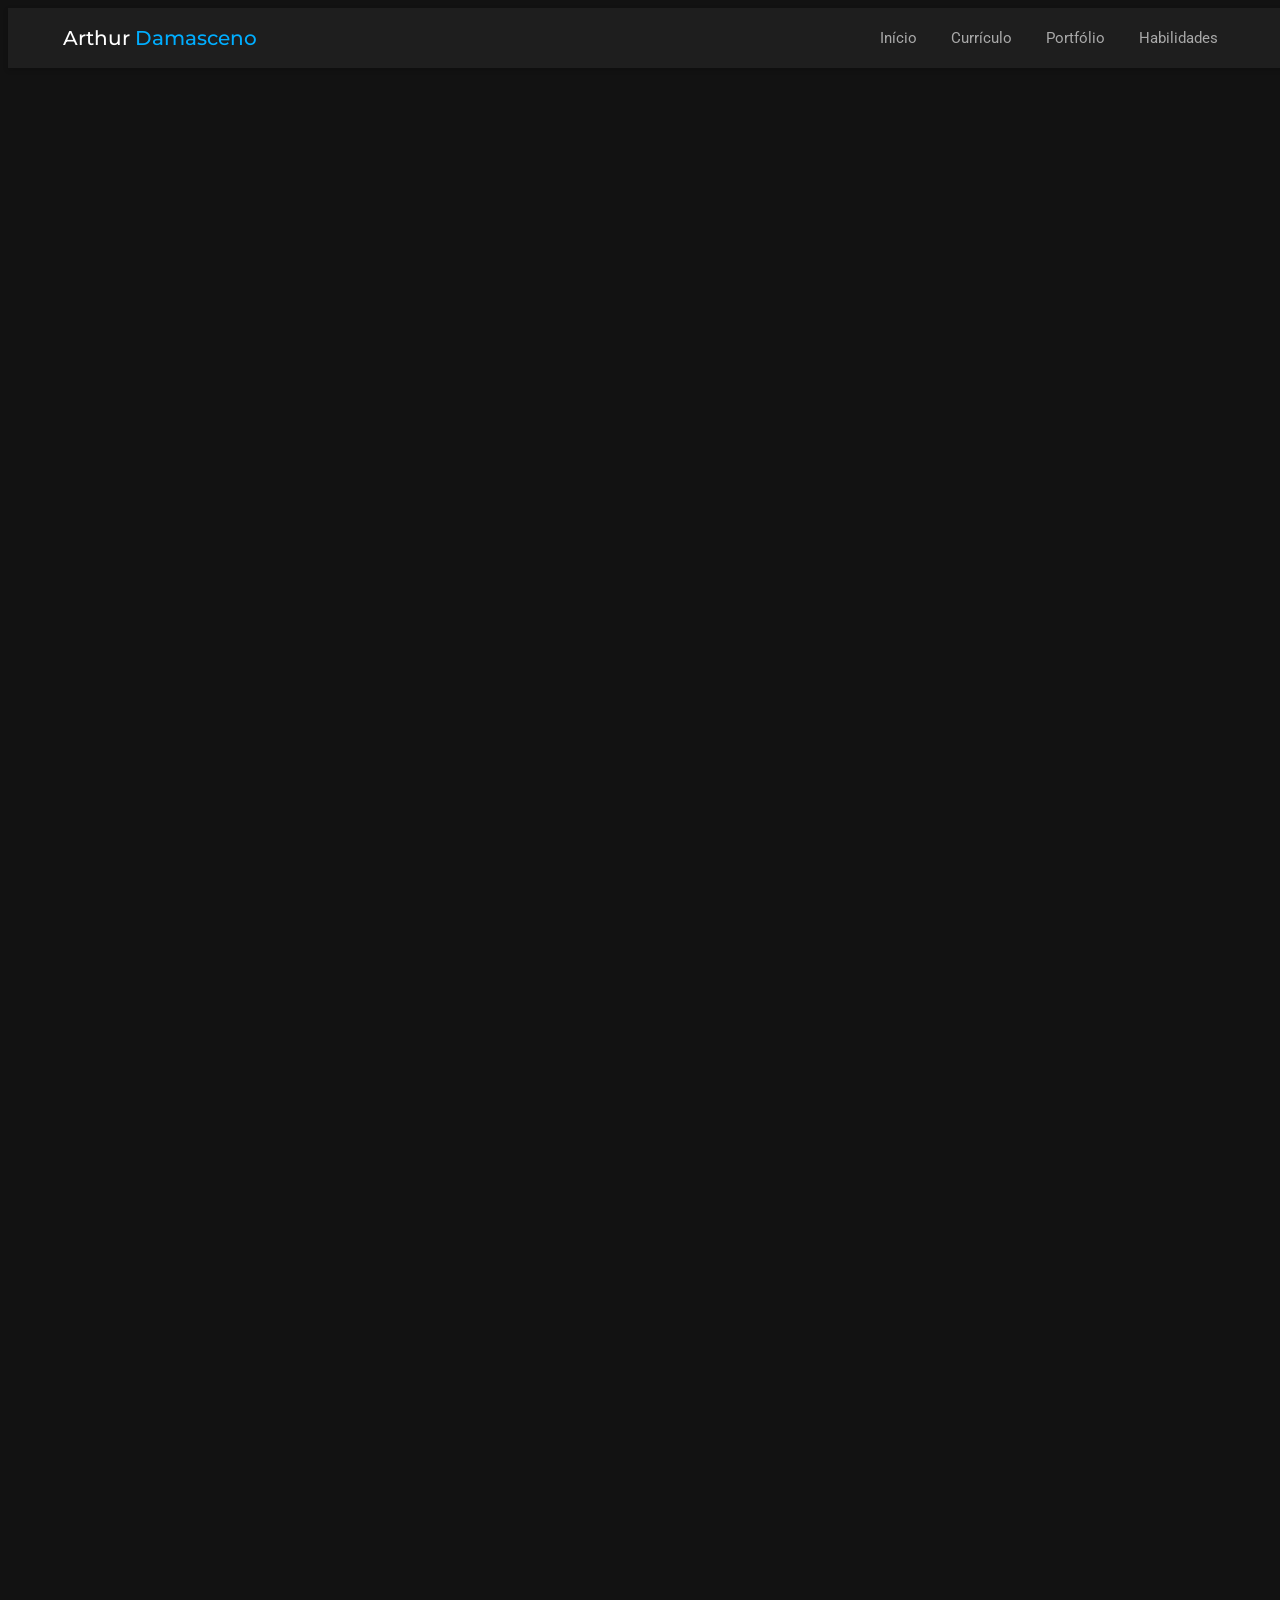
==== index.html @ 6d0a1c89 "11ABR25 - Github Page - Adicionados links para os repos dos projetos no github." ====
<!DOCTYPE html>
<html lang="pt-br" class="no-js">

<head>
  <meta charset="UTF-8" />
  <meta http-equiv="X-UA-Compatible" content="IE=edge">
  <title>Arthur Damasceno - Desenvolvedor Full Stack</title> <meta name="viewport" content="width=device-width, initial-scale=1, maximum-scale=1" />
  <meta name="description" content="Portfólio e Currículo de Arthur Damasceno - Desenvolvedor Full Stack, Android, Python e Engenheiro de Prompt" />
  <meta name="keywords" content="curriculo, portfolio, cv, desenvolvedor, full stack, python, android, laravel, php, javascript, html, css, prompt engineering" />
  <link rel="shortcut icon" href="images/favicon.ico"> <link rel="stylesheet" href="css/bootstrap.min.css" type="text/css">
  <link rel="stylesheet" href="css/normalize.css" type="text/css">
  <link rel="stylesheet" href="css/animate.css" type="text/css">
  <link rel="stylesheet" href="css/owl.carousel.css" type="text/css">
  <link rel="stylesheet" href="css/magnific-popup.css" type="text/css">
  <link rel="stylesheet" href="https://cdnjs.cloudflare.com/ajax/libs/font-awesome/6.0.0-beta3/css/all.min.css">
  <link rel="stylesheet" href="css/main-dark.css" type="text/css"> <link href="https://fonts.googleapis.com/css2?family=Poppins:wght@400;600;800&family=Roboto:wght@300;400;500;700&family=Montserrat:wght@300;400;500;700&display=swap" rel="stylesheet">

  <script src="js/modernizr.custom.js"></script>
</head>

<body class="material-template">
  <div class="preloader">
    <div class="preloader-animation">
      <div class="preloader-spinner"></div>
    </div>
  </div>
  <div id="page" class="page">
    <header id="site_header" class="header mobile-menu-hide">
      <div class="header-content">
        <div class="site-title-block mobile-hidden">
          <a href="#home" class="header-link"> <div class="site-title">Arthur <span>Damasceno</span></div>
          </a>
        </div>

        <nav class="site-nav">
          <ul id="nav" class="site-main-menu">
            <li><a class="header-link" href="#home"><i class="fas fa-home menu-icon"></i> Início</a></li>
            <li><a class="header-link" href="#resume"><i class="fas fa-file-alt menu-icon"></i> Currículo</a></li>
            <li><a class="header-link" href="#portfolio"><i class="fas fa-briefcase menu-icon"></i> Portfólio</a></li>
            <li><a class="header-link" href="#skills"><i class="fas fa-cogs menu-icon"></i> Habilidades</a></li>
          </ul>
        </nav>
        </div>
    </header>
    <div class="mobile-header mobile-visible">
      <div class="mobile-logo-container">
        <div class="mobile-site-title">Arthur Damasceno</div>
      </div>
      <a class="menu-toggle mobile-visible">
        <i class="fas fa-bars"></i>
      </a>
    </div>
    <div id="main" class="site-main">
      <div class="sections-wrapper"> <section id="home" class="section section-without-bg start-page-content"> <div class="section-inner">
              <div class="page-header">
                 <div class="row">
                  <div class="col-sm-4 col-md-4 col-lg-4">
                    <div class="photo-container"> <div class="photo">
                            <img src="images/AvatarMaker.png" alt="Arthur Damasceno">
                        </div>
                    </div>
                  </div>
                   <div class="col-sm-8 col-md-8 col-lg-8">
                    <div class="title-block">
                      <h1>Arthur Damasceno</h1>
                      <div class="owl-carousel text-rotation">
                        <div class="item"><div class="sp-subtitle">Desenvolvedor Full Stack</div></div>
                        <div class="item"><div class="sp-subtitle">Desenvolvedor Android</div></div>
                        <div class="item"><div class="sp-subtitle">Desenvolvedor PHP + Laravel</div></div>
                        <div class="item"><div class="sp-subtitle">Desenvolvedor Python</div></div>
                        <div class="item"><div class="sp-subtitle">Engenheiro de Prompt</div></div>
                      </div>
                    </div>
                      <div class="social-links">
                        <a href="https://github.com/arttt95" target="_blank" title="GitHub" aria-label="GitHub"><i class="fab fa-github"></i></a>
                        <a href="https://www.linkedin.com/in/arthur-damasceno" target="_blank" title="LinkedIn" aria-label="LinkedIn"><i class="fab fa-linkedin"></i></a>
                        <a href="https://twitter.com/arttt_95" target="_blank" title="Twitter" aria-label="Twitter"><i class="fab fa-twitter"></i></a>
                      </div>
                  </div>
                </div>
              </div>
               <div class="page-content">
                <div class="row">
                  <div class="col-sm-6 col-md-6 col-lg-6">
                    <div class="about-me section">
                      <div class="block-title">
                        <h3>Quem <span>Sou?</span></h3>
                      </div>
                      <p>Com uma trajetória diversificada que inclui experiência militar e policial, trago uma perspectiva única e disciplinada para o mundo da tecnologia. Minha paixão pela programação me levou a aprofundar conhecimentos em Python, desenvolvimento Web completo (Front-end e Back-end com PHP, Laravel, JavaScript, etc.) e desenvolvimento Mobile Nativo (Android com Kotlin e Java).</p>
                      <p>Sou fluente em Inglês e Italiano, com conhecimentos básicos de Alemão e Japonês. Tenho forte interesse em Engenharia de Prompt e busco constantemente aprender e aplicar novas tecnologias para criar soluções inovadoras e eficientes. Estou sempre pronto para novos desafios e colaborações em equipe.</p>
                    </div>
                    <div class="download-resume section">
                      <a href="cv/Profile.pdf" class="btn btn-secondary" target="_blank">Download Currículo</a>
                    </div>
                  </div>
                   <div class="col-sm-6 col-md-6 col-lg-6">
                     <div class="info-list-container section">
                         <div class="block-title">
                             <h3>Informações <span>Pessoais</span></h3>
                         </div>
                        <ul class="info-list">
                            <li><span class="title"><i class="fas fa-user icon"></i> Idade</span><span class="value">29</span></li>
                            <li><span class="title"><i class="fas fa-flag icon"></i> Nacionalidade</span><span class="value">Brasil</span></li>
                            <li><span class="title"><i class="fas fa-map-marker-alt icon"></i> Cidade/Estado</span><span class="value">Sumaré, SP</span></li>
                            <li><span class="title"><i class="fas fa-envelope icon"></i> E-mail</span><span class="value">thuurdamasceno@gmail.com</span></li>
                            <li><span class="title"><i class="fas fa-phone icon"></i> Fone</span><span class="value">+55 19 99498 7144</span></li>
                            <li><span class="title"><i class="fas fa-briefcase icon"></i> Freelance</span><span class="value available">Disponível</span></li>
                        </ul>
                        <div class="block-title" style="margin-top: 20px;">
                            <h3><i class="fas fa-language icon"></i> Idiomas</h3>
                         </div>
                        <ul class="info-list languages-list">
                            <li><span class="title">Português</span><span class="value">Nativo</span></li>
                            <li><span class="title">Inglês</span><span class="value">Fluente</span></li>
                            <li><span class="title">Italiano</span><span class="value">Fluente</span></li>
                            <li><span class="title">Alemão</span><span class="value">Básico</span></li>
                            <li><span class="title">Japonês</span><span class="value">Básico</span></li>
                        </ul>
                     </div>
                  </div>
                </div>
              </div>
            </div>
          </section>
          <section id="resume" class="section"> <div class="section-inner custom-page-content">
              <div class="page-header color-1">
                <h2 class="section-title">Currículo</h2>
              </div>
              <div class="page-content">
                <div class="row">
                  <div class="col-sm-6 col-md-6 col-lg-6">
                    <div class="block section">
                      <div class="block-title">
                        <h3>Educação</h3>
                      </div>
                      <div class="timeline">
                        <div class="timeline-item">
                          <h4 class="item-title">Desenvolvimento Web Completo 2024</h4>
                          <span class="item-period">Udemy (Concluído)</span>
                          <span class="item-small">Instrutor: Jorge Sant Ana Maia</span>
                          <p class="item-description">Curso abrangente cobrindo HTML5, CSS3, SASS, Bootstrap, JavaScript (Moderno ES6+ e OO), PHP (com OO e MVC), MySQL, Ajax, jQuery, WordPress e mais. Inclui diversos projetos práticos.</p>
                        </div>
                        <div class="timeline-item">
                          <h4 class="item-title">Desenvolvimento Android Completo</h4>
                          <span class="item-period">Udemy (Concluído)</span>
                          <span class="item-small">Instrutor: Jamilton Damasceno</span>
                          <p class="item-description">Curso prático focado no desenvolvimento de aplicativos Android nativos utilizando Kotlin e Java, cobrindo desde conceitos básicos até funcionalidades avançadas.</p>
                        </div>
                        <div class="timeline-item">
                          <h4 class="item-title">Curso de Python Essencial</h4>
                           <span class="item-period">Udemy (Concluído)</span>
                          <span class="item-small">Instrutor: Geek University</span>
                          <p class="item-description">Curso de 63.5 horas focado na linguagem Python, utilizando PyCharm e cobrindo diversas áreas da programação.</p>
                        </div>
                         <div class="timeline-item">
                          <h4 class="item-title">Curso de Git e Github Essencial</h4>
                          <span class="item-period">Udemy (Concluído)</span>
                          <span class="item-small">Instrutor: Geek University</span>
                          <p class="item-description">Curso de 12 horas sobre Git e GitHub, proporcionando imersão no workflow de versionamento com apoio do VSCode.</p>
                        </div>
                        <div class="timeline-item">
                          <h4 class="item-title">Técnico em Mecânica</h4>
                          <span class="item-period">Incompleto</span>
                          <span class="item-small">Centro Paula Souza</span>
                          <p class="item-description">Formação técnica na área de mecânica. Cursados 3 semestres, curso interrompido para o cumprimento do Serviço Militar Obrigatŕio.</p>
                        </div>
                        </div>
                    </div>
                  </div>
                   <div class="col-sm-6 col-md-6 col-lg-6">
                    <div class="block section">
                      <div class="block-title">
                        <h3>Experiência Profissional</h3>
                      </div>
                      <div class="timeline">
                         <div class="timeline-item">
                          <h4 class="item-title">Cabo (Policial Militar)</h4>
                          <span class="item-period">Jun 2019 - Presente</span>
                          <span class="item-small">Polícia Militar - SP</span>
                          <p class="item-description">Atuação na Polícia Militar do Estado de São Paulo, alocado em Sumaré. Experiência com disciplina, trabalho sob pressão e resolução de conflitos.</p>
                        </div>
                        <div class="timeline-item">
                          <h4 class="item-title">Cabo (Exército)</h4>
                          <span class="item-period">Fev 2014 - Fev 2017</span>
                          <span class="item-small">Exército Brasileiro</span>
                          <p class="item-description">Experiência no Exército Brasileiro, participando de missões importantes como segurança na Copa do Mundo 2014, Operação São Francisco (RJ) e Olímpiadas 2016. Concluiu o Curso de Formação de Cabos com destaque.</p>
                        </div>
                        </div>
                    </div>
                  </div>
                </div>
                 <div class="row">
                  <div class="col-sm-12 col-md-12 col-lg-12">
                    <div class="block section">
                      <div class="center download-resume">
                        <a href="cv/Profile.pdf" class="btn btn-secondary" target="_blank">Download Currículo</a>
                      </div>
                    </div>
                  </div>
                </div>
              </div>
            </div>
          </section>
          <section id="portfolio" class="section"> <div class="section-inner custom-page-content">
              <div class="page-header color-1">
                <h2 class="section-title">Portfólio</h2>
              </div>
              <div class="page-content">
                <div class="row section">
                    <div class="col-sm-12 col-md-12 col-lg-12">
                        <div class="block-title">
                            <h3>Projetos <span>Web</span></h3>
                        </div>
                    </div>
                    <div class="portfolio-grid row">
                        <div class="col-xs-12 col-sm-6 col-md-4 portfolio-item web">
                            <div class="portfolio-item-inner">
                                <a href="https://github.com/arttt95/finans-project" target="_blank" title="Ver Repositório do Projeto Finans"><h4>Projeto Finans</h4></a>
                                <div class="portfolio-image-carousel owl-carousel">
                                    <div class="item"><img src="images/ProjectFinans/img1.png" alt="Finans 1"></div>
                                    <div class="item"><img src="images/ProjectFinans/img2.png" alt="Finans 2"></div>
                                </div>
                                <p>Página desenvolvida com Bootstrap e Design Responsivo para uma empresa fictícia de finanças.</p>
                            </div>
                        </div>
                        <div class="col-xs-12 col-sm-6 col-md-4 portfolio-item web">
                             <div class="portfolio-item-inner">
                                <a href="https://github.com/arttt95/spotify-project" target="_blank" title="Ver Repositório do Spotify Clone"><h4>Spotify Clone</h4></a>
                                <div class="portfolio-image-carousel owl-carousel">
                                    <div class="item"><img src="images/ProjectSpotify/img1.png" alt="Spotify 1"></div>
                                    <div class="item"><img src="images/ProjectSpotify/img2.png" alt="Spotify 2"></div>
                                    <div class="item"><img src="images/ProjectSpotify/img3.png" alt="Spotify 3"></div>
                                </div>
                                <p>Clone da interface do Spotify utilizando HTML5, CSS3 e Bootstrap.</p>
                            </div>
                        </div>
                        <div class="col-xs-12 col-sm-6 col-md-4 portfolio-item web">
                            <div class="portfolio-item-inner">
                                <a href="https://github.com/arttt95/app-mata-mosq" target="_blank" title="Ver Repositório do App Orçamento Pessoal"><h4>App Mata-Mosquito</h4></a>
                                <div class="portfolio-image-carousel owl-carousel">
                                    <div class="item"><img src="images/ProjectMataMosquito/img1.png" alt="Mata Mosquito 1"></div>
                                    <div class="item"><img src="images/ProjectMataMosquito/img2.png" alt="Mata Mosquito 2"></div>
                                    <div class="item"><img src="images/ProjectMataMosquito/img3.png" alt="Mata Mosquito 3"></div>
                                </div>
                                <p>Um Jogo Web simples, mas divertido. Será que você consegue matar todos os mosquitos antes que suas vidas acabem?</p>
                            </div>
                        </div>
                    </div>
                 </div>
                 <div class="row section">
                    <div class="col-sm-12 col-md-12 col-lg-12">
                        <div class="block-title">
                            <h3>Projetos <span>Android</span></h3>
                        </div>
                     </div>
                    <div class="portfolio-grid row">
                        <div class="col-xs-12 col-sm-6 col-md-4 portfolio-item android">
                            <div class="portfolio-item-inner">
                                <a href="https://github.com/arttt95/to-do-as" target="_blank" title="Ver Repositório do App Android 1"><h4>App To Do</h4></a>
                                <div class="portfolio-image-carousel owl-carousel">
                                    <div class="item"><img src="images/ProjectToDo/img1.jpeg" alt="To Do 1"></div>
                                    <div class="item"><img src="images/ProjectToDo/img2.jpeg" alt="To Do 2"></div>
                                    <div class="item"><img src="images/ProjectToDo/img3.jpeg" alt="To Do 3"></div>
                                </div>
                                <p>Uma aplicação Android Mobile simples para organizar suas tarefas do dia a dia (Kotlin).</p>
                             </div>
                        </div>
                        <div class="col-xs-12 col-sm-6 col-md-4 portfolio-item android">
                            <div class="portfolio-item-inner">
                                <a href="https://github.com/arttt95/calculadora-imc" target="_blank" title="Ver Repositório do App Android 2"><h4>App Calcúlo IMC</h4></a>
                                <div class="portfolio-image-carousel owl-carousel">
                                    <div class="item"><img src="images/ProjectIMC/img1.jpeg" alt="IMC 1"></div>
                                    <div class="item"><img src="images/ProjectIMC/img2.jpeg" alt="IMC 2"></div>
                                </div>
                                <p>Com essa aplicação fica fácil fazer o cálculo do seu IMC (Kotlin).</p>
                            </div>
                        </div>
                    </div>
                 </div>
              </div>
            </div>
          </section>
          <section id="skills" class="section"> <div class="section-inner custom-page-content">
                <div class="page-header color-1">
                    <h2 class="section-title">Habilidades</h2>
                </div>
                <div class="page-content">
                    <div class="row">
                        <div class="col-sm-6 col-md-4 section"> <div class="block">
                            <div class="block-title"><h3>Frontend</h3></div>
                            <ul class="skills-list">
                                <li><i class="fab fa-html5"></i> HTML5</li>
                                <li><i class="fab fa-css3-alt"></i> CSS3</li>
                                <li><i class="fab fa-sass"></i> SASS</li>
                                <li><i class="fab fa-bootstrap"></i> Bootstrap</li>
                                <li><i class="fab fa-js-square"></i> JavaScript (ES6+)</li>
                                <li><i class="fab fa-react"></i> jQuery</li>
                                <li><i class="fas fa-exchange-alt"></i> Ajax</li>
                             </ul>
                        </div></div>
                        <div class="col-sm-6 col-md-4 section"> <div class="block">
                            <div class="block-title"><h3>Backend</h3></div>
                            <ul class="skills-list">
                                <li><i class="fab fa-python"></i> Python</li>
                                <li><i class="fab fa-php"></i> PHP (OOP, MVC)</li>
                                <li><i class="fab fa-laravel"></i> Laravel</li>
                                <li><i class="fas fa-server"></i> API (Slim Framework)</li>
                            </ul>
                        </div></div>
                        <div class="col-sm-6 col-md-4 section"> <div class="block">
                             <div class="block-title"><h3>Mobile</h3></div>
                            <ul class="skills-list">
                                <li><i class="fab fa-android"></i> Android Nativo</li>
                                <li><i class="fab fa-java"></i> Java</li>
                                <li><i class="fas fa-code"></i> Kotlin</li>
                            </ul>
                        </div></div>
                    </div>
                    <div class="row">
                        <div class="col-sm-6 col-md-4 section">
                             <div class="block">
                                <div class="block-title"><h3>Banco de Dados</h3></div>
                                <ul class="skills-list">
                                    <li><i class="fas fa-database"></i> MySQL</li>
                                    <li><i class="fas fa-database"></i> PDO</li>
                                    <li><i class="fas fa-database"></i> PostgreSQL</li>
                                    <li><i class="fas fa-database"></i> Firestore (NoSQL)</li>
                                </ul>
                            </div>
                         </div>
                        <div class="col-sm-6 col-md-4 section">
                             <div class="block">
                                <div class="block-title"><h3>Ferramentas & Outros</h3></div>
                                <ul class="skills-list">
                                    <li><i class="fab fa-git-alt"></i> Git</li>
                                    <li><i class="fab fa-github"></i> GitHub</li>
                                    <li><i class="fab fa-wordpress"></i> WordPress</li>
                                    <li><i class="fas fa-terminal"></i> Engenharia de Prompt</li>
                                    <li><i class="fab fa-linux"></i> Linux</li>
                                </ul>
                            </div>
                        </div>
                        <div class="col-sm-6 col-md-4 section">
                             <div class="block">
                                <div class="block-title"><h3>Áreas de Interesse</h3></div>
                                <ul class="skills-list">
                                     <li><i class="fas fa-mobile-alt"></i> Desenvolvimento Mobile</li>
                                    <li><i class="fas fa-cogs"></i> Automação</li>
                                    <li><i class="fas fa-chart-line"></i> Análise de Dados</li>
                                    <li><i class="fas fa-globe"></i> Desenvolvimento Web Full Stack</li>
                                    <li><i class="fas fa-brain"></i> Inteligência Artificial</li>
                                </ul>
                             </div>
                        </div>
                    </div>
                </div>
             </div>
          </section>
          </div> </div> </div> <footer>
    <div class="copyrights">&copy; <span id="current-year"></span> Arthur Damasceno.</div>
  </footer>
  <script type="text/javascript" src="js/jquery-2.1.3.min.js"></script>
  <script type="text/javascript" src="js/bootstrap.min.js"></script>
  <script type="text/javascript" src="js/imagesloaded.pkgd.min.js"></script>
  <script type="text/javascript" src="js/validator.js"></script>
  <script type="text/javascript" src="js/jquery.shuffle.min.js"></script>
  <script type="text/javascript" src="js/masonry.pkgd.min.js"></script>
  <script type="text/javascript" src="js/owl.carousel.min.js"></script>
  <script type="text/javascript" src="js/jquery.magnific-popup.min.js"></script>
  <script type="text/javascript" src="js/main.js"></script> </body>
</html>
---- css/main-dark.css ----
/* 
  main-dark.css (versão 'não-minificada' e com ajustes para remover
  a lógica que escondia seções .pt-page não ativas)
*/

/* -----------------------------------------------
   Fonte e Resets
----------------------------------------------- */
@import url('font-awesome.css');
@import url('material-design-iconic-font.min.css');
@import url("https://fonts.googleapis.com/css2?family=Poppins:wght@400;600;800&family=Roboto:wght@300;400;500;700&family=Montserrat:wght@300;400;500;700&display=swap");

html,
body {
  background-color: #121212;
  color: #e0e0e0;
  font-family: 'Roboto', Helvetica, sans-serif;
  height: 100%;
  width: 100%;
  font-size: 15px;
  line-height: 1.6em;
  overflow-x: hidden;
  overflow-y: auto;
  display: flex;
  flex-direction: column;
  background-image: none;
}

body.ajax-page-visible {
  overflow: hidden;
}

#page {
  flex: 1 0 auto;
}

a {
  color: #00aeff;
  text-decoration: none;
  outline: none;
  -webkit-transition: all 0.3s ease-in-out;
  -moz-transition: all 0.3s ease-in-out;
  -o-transition: all 0.3s ease-in-out;
  -ms-transition: all 0.3s ease-in-out;
  transition: all 0.3s ease-in-out;
}

a:hover {
  color: #4ddbff;
  text-decoration: none;
  outline: none;
}

a:focus {
  outline: 0;
}

h1,
h2,
h3,
h4,
h5,
h6 {
  color: #ffffff;
  font-family: 'Montserrat', Helvetica, sans-serif;
  font-weight: 700;
  line-height: 1.5em;
  margin-top: 0;
  margin-bottom: 10px;
}

p {
  color: #cccccc;
  font-size: 15px;
  margin: 0 0 10px;
  font-weight: 400;
}

p.lead {
  font-size: 18px;
  margin: 25px 0;
}

img {
  vertical-align: bottom;
  max-width: 100%;
  height: auto;
  border: 0;
  -ms-interpolation-mode: bicubic;
}

/* -----------------------------------------------
   Estrutura Geral
----------------------------------------------- */

.page {
  position: relative;
  width: 100%;
  height: auto;
}

.mobile-visible {
  display: none;
  visibility: hidden;
}

.mobile-hidden {
  display: block;
  visibility: visible;
}

.no-padding {
  padding: 0;
}

.subpage-block {
  margin-bottom: 30px;
}

.text-rotation {
  display: block;
}

.center {
  text-align: center;
}

.section-inner {
  background-color: #1e1e1e;
  box-shadow: 0px 5px 15px 0px rgba(0, 0, 0, 0.3);
  border-radius: 8px;
  padding: 30px;
  position: relative;
}

/* Se não quiser ocultar seções em transições, deixe normal */
.pt-page .section-inner {
  background-color: #1e1e1e;
  box-shadow: 0px 5px 15px 0px rgba(0, 0, 0, 0.3);
  border-radius: 8px;
  overflow: hidden;
}

/* -----------------------------------------------
   Formulários
----------------------------------------------- */

.form-group {
  position: relative;
  margin: 0 0 25px;
}

.form-control,
.form-control:focus {
  height: 42px;
}

.form-control,
.form-control:focus,
.has-error .form-control,
.has-error .form-control:focus {
  position: relative;
  border: 0;
  border-bottom: 1px solid #555;
  border-radius: 0;
  display: block;
  font-size: 0.9em;
  margin: 0;
  padding: 10px 0 10px 0;
  width: 100%;
  background: transparent;
  text-align: left;
  color: #e0e0e0;
  -webkit-box-shadow: none;
  -moz-box-shadow: none;
  box-shadow: none;
  outline: none;
  font-family: 'Roboto', Helvetica, sans-serif;
}

textarea.form-control,
textarea.form-control:focus {
  height: auto;
}

.form-control + label {
  opacity: 0.6;
  position: absolute;
  top: 9px;
  left: 0;
  font-size: 15px;
  font-weight: 400;
  color: #aaa;
  pointer-events: none;
  -webkit-transition: all 0.3s ease-in-out;
  -moz-transition: all 0.3s ease-in-out;
  -o-transition: all 0.3s ease-in-out;
  -ms-transition: all 0.3s ease-in-out;
  transition: all 0.3s ease-in-out;
}

.form-control:focus + label,
.form-control:not(:placeholder-shown) + label,
.form-group.form-group-focus label {
  top: -12px;
  font-size: 0.8em;
  opacity: 1;
  color: #00aeff;
  z-index: 3;
}

.form-control + .form-control-border {
  content: "";
  position: absolute;
  z-index: -1;
  left: 50%;
  right: 50%;
  bottom: 0;
  background: #00aeff;
  height: 2px;
  -webkit-transition: all 0.3s ease-in-out;
  -moz-transition: all 0.3s ease-in-out;
  -o-transition: all 0.3s ease-in-out;
  -ms-transition: all 0.3s ease-in-out;
  transition: all 0.3s ease-in-out;
}

.form-control:focus + .form-control-border {
  left: 0;
  right: 0;
  z-index: 1;
}

.has-error .form-control + .form-control-border {
  background: #ff6b6b;
}

.form-control::-moz-placeholder {
  color: #777;
  opacity: 1;
}

.form-control:-ms-input-placeholder {
  color: #777;
}

.form-control::-webkit-input-placeholder {
  color: #777;
}

.form-group .help-block {
  position: absolute;
  display: inline-block;
  padding: 2px 5px;
  font-size: 0.8em;
  line-height: 1.5em;
  margin: -2px 0 0 10px;
  color: #ff6b6b;
  background: #2a2a2a;
  border-radius: 3px;
}

.form-group .help-block:after {
  content: " ";
  position: absolute;
  left: 5px;
  bottom: 100%;
  width: 0;
  height: 0;
  border-bottom: 8px solid #2a2a2a;
  border-right: 8px solid transparent;
}

.form-group .help-block:empty {
  display: none;
}

.form-group-with-icon {
  padding-left: 40px;
}

.form-group-with-icon .form-control {
  padding-left: 12px;
}

.form-group-with-icon .form-control + label {
  left: 12px;
}

.form-group-with-icon .form-control:focus + label,
.form-group-with-icon .form-control:not(:placeholder-shown) + label,
.form-group-with-icon.form-group-focus label {
  left: 0;
}

.form-group-with-icon i {
  position: absolute;
  top: 0;
  left: 0;
  font-size: 18px;
  width: 40px;
  text-align: center;
  line-height: 42px;
  height: 42px;
  color: #bdbdbd;
  background-color: #2a2a2a;
  border-bottom: 1px solid #555;
  border-top-left-radius: 4px;
  border-bottom-left-radius: 4px;
}

.form-group-with-icon.form-group-focus i,
.form-group-with-icon .form-control:focus ~ i {
  color: #00aeff;
  border-bottom-color: #00aeff;
}

/* -----------------------------------------------
   Botões
----------------------------------------------- */

.btn-primary,
.btn-secondary,
button,
input[type="button"],
input[type="submit"] {
  text-transform: uppercase;
  font-family: inherit;
  font-size: 14px;
  font-weight: 500;
  line-height: 2.8;
  padding: 0 1.5em;
  outline: none;
  border: 0;
  border-radius: 3px;
  transition: background-color 0.3s ease, box-shadow 0.3s ease;
}

.btn-primary,
.btn-primary:focus,
button,
input[type="button"],
input[type="submit"] {
  background-color: #00aeff;
  color: #121212;
  border: 0;
  box-shadow: 0 1px 1px rgba(0, 0, 0, 0.2),
    0 2px 4px rgba(0, 0, 0, 0.4);
}

.btn-primary:hover,
button:hover,
input[type="button"]:hover,
input[type="submit"]:hover {
  background-color: #4ddbff;
  color: #121212;
  box-shadow: 0 2px 4px rgba(0, 0, 0, 0.2),
    0 4px 8px rgba(0, 0, 0, 0.4);
}

.btn-secondary,
.btn-secondary:focus {
  background-color: #333;
  color: #e0e0e0;
  box-shadow: 0 1px 1px rgba(0, 0, 0, 0.2),
    0 2px 4px rgba(0, 0, 0, 0.4);
}

.btn-secondary:hover {
  background-color: #444;
  color: #ffffff;
  box-shadow: 0 2px 4px rgba(0, 0, 0, 0.2),
    0 4px 8px rgba(0, 0, 0, 0.4);
}

/* -----------------------------------------------
   Preloader
----------------------------------------------- */

.no-js .preloader {
  display: none;
}

.preloader {
  position: fixed;
  left: 0px;
  top: 0px;
  width: 100%;
  height: 100%;
  z-index: 9999;
  background: #121212;
}

.preloader-animation {
  position: absolute;
  top: 50%;
  left: 50%;
  text-align: center;
  background-color: inherit;
  color: inherit;
  opacity: 1;
  transition: opacity 0.3s;
  transform: translate3d(-50%, -50%, 0);
}

.preloader-spinner {
  display: inline-block;
  vertical-align: top;
  position: relative;
  width: 56px;
  height: 56px;
}

.preloader-spinner:before,
.preloader-spinner:after {
  content: '';
  display: block;
  position: absolute;
  top: 0;
  left: 0;
  right: 0;
  bottom: 0;
  border-radius: 50%;
  border: 2px solid;
}

.preloader-spinner:before {
  opacity: .2;
  border-color: #555;
}

.preloader-spinner:after {
  border-color: transparent;
  border-top-color: #00aeff;
  -webkit-animation: rotation 0.82s infinite cubic-bezier(0.6, 0.3, 0.3, 0.6);
  animation: rotation 0.82s infinite cubic-bezier(0.6, 0.3, 0.3, 0.6);
}

@-webkit-keyframes rotation {
  0% {
    -webkit-transform: rotate(0deg);
  }
  100% {
    -webkit-transform: rotate(360deg);
  }
}

@keyframes rotation {
  0% {
    transform: rotate(0deg);
  }
  100% {
    transform: rotate(360deg);
  }
}

/* -----------------------------------------------
   Page Transitions - Ajustando para não ocultar seções
----------------------------------------------- */

.pt-wrapper {
  position: relative;
  width: 100%;
  padding: 0;
  z-index: 1;
}

.subpages {
  position: relative;
  width: 100%;
  max-width: 1170px;
  margin: 30px auto;
  padding: 0 15px;
  overflow: visible;
  min-height: 400px;
  box-sizing: border-box;
}

/* 
   Se você NÃO quer que as seções fiquem sobrepostas,
   pode remover totalmente este bloco .pt-page:not(.pt-page-current).
   Vou comentar aqui pra não atrapalhar as âncoras.
*/

/*
.js .pt-page:not(.pt-page-current) {
  position: absolute;
  left: 0;
  top: 0;
  height: 0;
  opacity: 0;
  visibility: hidden;
  overflow: hidden;
  z-index: 0;
  margin: 0;
}

.js .pt-page-current {
  position: relative;
  z-index: 2;
  height: auto;
  opacity: 1;
  visibility: visible;
  overflow: visible;
}
*/

/* -----------------------------------------------
   Header Fixo
----------------------------------------------- */

.header {
  position: fixed;
  width: 100%;
  height: 60px;
  background-color: #1e1e1e;
  z-index: 1001;
  box-shadow: 0 2px 5px rgba(0, 0, 0, 0.2);
  -webkit-transition: background-color 0.3s ease-in-out, height 0.3s ease-in-out;
  -moz-transition: background-color 0.3s ease-in-out, height 0.3s ease-in-out;
  -o-transition: background-color 0.3s ease-in-out, height 0.3s ease-in-out;
  -ms-transition: background-color 0.3s ease-in-out, height 0.3s ease-in-out;
  transition: background-color 0.3s ease-in-out, height 0.3s ease-in-out;
}

.header.sticked {
  background-color: #151515;
  box-shadow: 0 3px 8px rgba(0, 0, 0, 0.25);
}

.header .header-content {
  max-width: 1170px;
  margin: 0 auto;
  padding: 0 15px;
  display: flex;
  justify-content: space-between;
  align-items: center;
  height: 100%;
}

.site-title-block {
  float: none;
  text-align: left;
}

.site-title {
  color: #ffffff;
  font-size: 20px;
  font-weight: 500;
  font-family: 'Montserrat', Helvetica, sans-serif;
  line-height: 60px;
  margin: 0;
}

.site-title span {
  color: #00aeff;
}

.site-nav {
  float: none;
}

.site-main-menu {
  display: block;
  padding: 0;
  margin: 0;
}

.site-main-menu li {
  display: inline-block;
  float: none;
  position: relative;
  padding: 0;
  text-align: center;
  margin: 0;
  line-height: 60px;
}

.site-main-menu li a,
.site-main-menu li a:hover {
  display: block;
  position: relative;
  padding: 0 15px;
  margin: 0;
  text-align: center;
  color: #cccccc;
  font-size: 15px;
  line-height: 60px;
  font-weight: 400;
  text-decoration: none;
  outline: none;
  opacity: 0.8;
  transition: color 0.3s ease, opacity 0.3s ease;
}

.site-main-menu li a .menu-icon {
  display: none;
}

.site-main-menu li a:hover,
.site-main-menu li.active a {
  color: #ffffff;
  opacity: 1;
  background-color: transparent;
}

.site-main-menu li a:after {
  display: block;
  position: absolute;
  right: 15px;
  left: 15px;
  bottom: 10px;
  content: '';
  height: 2px;
  background-color: #00aeff;
  width: 0;
  margin: 0 auto;
  -webkit-transition: width 0.2s ease-in-out;
  transition: width 0.2s ease-in-out;
}

.site-main-menu li a:hover:after,
.site-main-menu li.active a:after {
  width: calc(100% - 30px);
}

.mobile-header {
  position: fixed;
  display: none;
  width: 100%;
  height: 50px;
  background-color: #1e1e1e;
  box-shadow: 0px 3px 8px rgba(0, 0, 0, 0.2);
  z-index: 1002;
  top: 0;
  left: 0;
}

.mobile-logo-container {
  float: left;
  margin: 0 15px;
  text-align: left;
}

.mobile-site-title {
  display: inline-block;
  color: #ffffff;
  font-size: 18px;
  font-weight: 500;
  font-family: 'Montserrat', Helvetica, sans-serif;
  margin: 0;
  line-height: 50px;
}

.menu-toggle {
  display: none;
  float: right;
  width: 50px;
  height: 50px;
  line-height: 50px;
  text-align: center;
  cursor: pointer;
  color: #fff;
}

.menu-toggle i {
  font-size: 21px;
  line-height: 50px;
}

#main {
  padding-top: 60px;
  flex: 1 0 auto;
}

/* -----------------------------------------------
   Cabeçalhos de Seção
----------------------------------------------- */

.page-header {
  padding: 30px;
  margin-bottom: 25px;
  border-radius: 8px 8px 0 0;
  background-color: #2a2a2a;
  color: #fff;
  border-bottom: 2px solid #00aeff;
}

.page-header.color-1 {
  background-color: #005f7f;
  background-image: none;
  border-bottom: none;
}

.page-header h2.section-title {
  color: #ffffff;
  margin: 0;
  text-align: center;
  font-size: 28px;
}

.page-content {
  padding: 30px;
}

.section-inner.start-page-content .page-content {
  padding-top: 40px;
  padding-bottom: 30px;
}

.start-page-content .page-header {
  background-color: #005f7f;
  padding: 40px 30px;
  border-radius: 8px;
  margin-bottom: 0;
  box-shadow: 0 5px 15px rgba(0, 0, 0, 0.2);
}

.photo-container {
  display: flex;
  justify-content: center;
  align-items: center;
  height: 100%;
}

.start-page-content .page-header .photo {
  max-width: 220px;
  border: 4px solid #333;
  background-color: #333;
  box-shadow: 0px 5px 15px rgba(0, 0, 0, 0.3);
  border-radius: 50%;
  overflow: hidden;
  margin: 0 auto;
  transition: transform 0.3s ease, box-shadow 0.3s ease;
}

.start-page-content .page-header .photo img {
  display: block;
  width: 100%;
  height: auto;
}

.start-page-content .page-header .photo:hover {
  transform: scale(1.05);
  box-shadow: 0 8px 25px rgba(0, 0, 0, 0.4);
}

.start-page-content .page-header .title-block {
  text-align: center;
  margin-top: 20px;
}

@media (min-width: 768px) {
  .start-page-content .page-header .title-block {
    text-align: left;
    margin-top: 0;
  }
  .photo-container {
    justify-content: flex-start;
  }
}

.start-page-content .page-header .title-block h1 {
  color: #ffffff;
  font-size: 42px;
  font-weight: 700;
  margin: 0 0 10px 0;
}

.start-page-content .page-header .title-block .sp-subtitle {
  color: #eee;
  font-size: 18px;
  margin: 0;
}

.start-page-content .social-links {
  margin-top: 25px;
}

.start-page-content .social-links a {
  display: inline-block;
  width: 40px;
  height: 40px;
  border-radius: 50%;
  background-color: #333;
  margin: 0 5px;
  color: #00aeff;
  text-align: center;
  box-shadow: 0px 2px 5px rgba(0, 0, 0, 0.2);
  transition: background-color 0.3s ease, color 0.3s ease, transform 0.2s ease, box-shadow 0.3s ease;
}

.start-page-content .social-links a:hover {
  background-color: #00aeff;
  color: #1e1e1e;
  box-shadow: 0px 4px 10px rgba(0, 0, 0, 0.3);
  transform: translateY(-2px);
}

.start-page-content .social-links a i {
  line-height: 40px;
  font-size: 18px;
}

.start-page-content + .page-content {
  padding-top: 30px;
}

/* -----------------------------------------------
   Listas de Info
----------------------------------------------- */

.info-list-container {
  margin-top: 20px;
}

.info-list {
  display: block;
  margin: 0;
  padding: 0;
  list-style: none;
}

.info-list li {
  margin-bottom: 12px;
  text-align: left;
  display: flex;
  align-items: center;
}

.info-list li .title {
  display: inline-flex;
  align-items: center;
  min-width: 140px;
  color: #e0e0e0;
  font-weight: 500;
}

.info-list li .title .icon {
  margin-right: 8px;
  color: #00aeff;
  width: 18px;
  text-align: center;
}

.info-list li .value {
  color: #aaa;
  flex-grow: 1;
}

.info-list li .value.available {
  color: #57e690;
  font-weight: 500;
}

.languages-list .title {
  min-width: 100px;
}

.download-resume {
  margin-top: 25px;
}

/* -----------------------------------------------
   Timeline (Currículo, etc.)
----------------------------------------------- */

.timeline {
  border-left: 2px solid #444;
  padding: 15px 0;
  margin-left: 10px;
}

.timeline-item {
  position: relative;
  padding: 20px 25px 15px;
  margin-left: 30px;
  margin-bottom: 25px;
  background-color: #2a2a2a;
  border-left: 3px solid #00aeff;
  box-shadow: 0px 2px 5px rgba(0, 0, 0, 0.2);
  border-radius: 5px;
  transition: box-shadow 0.3s ease, transform 0.3s ease;
}

.timeline-item:hover {
  box-shadow: 0px 4px 12px rgba(0, 0, 0, 0.3);
  transform: translateY(-3px);
}

.timeline-item:last-child {
  margin-bottom: 0;
}

.timeline-item:before {
  content: '';
  display: inline-block;
  position: absolute;
  background-color: #00aeff;
  border-radius: 50%;
  width: 14px;
  height: 14px;
  top: 22px;
  left: -41px;
  border: 3px solid #1e1e1e;
  z-index: 2;
  box-sizing: border-box;
}

.timeline-item:after {
  content: '';
  display: inline-block;
  position: absolute;
  background-color: #444;
  width: 20px;
  height: 2px;
  top: 28px;
  left: -30px;
  z-index: 1;
}

.timeline-item .item-title {
  display: block;
  margin: 0 0 5px 0;
  font-size: 18px;
  line-height: 1.3em;
  color: #ffffff;
}

.timeline-item .item-period {
  display: block;
  font-size: 13px;
  line-height: 1.2em;
  color: #00aeff;
  margin-bottom: 5px;
  font-weight: 500;
}

.timeline-item .item-small {
  display: block;
  font-size: 13px;
  line-height: 1.2em;
  color: #aaa;
  margin: 0 0 10px 0;
  padding: 0;
  border-left: none;
}

.timeline-item .item-description {
  font-size: 14px;
  color: #ccc;
  line-height: 1.6;
}

/* -----------------------------------------------
   Skills e Blocos
----------------------------------------------- */

.skills-info {
  margin-bottom: 30px;
}

.skills-info h4 {
  font-size: 1em;
  line-height: 1.1em;
  position: relative;
  margin: 0 0 8px;
  color: #e0e0e0;
}

.skills-list {
  list-style: none;
  padding: 0;
  margin: 0;
}

.skills-list li {
  background-color: #2a2a2a;
  color: #e0e0e0;
  padding: 10px 15px;
  margin-bottom: 10px;
  border-radius: 5px;
  border-left: 4px solid #00aeff;
  box-shadow: 1px 1px 4px rgba(0, 0, 0, 0.25);
  display: flex;
  align-items: center;
  transition: background-color 0.3s ease;
}

.skills-list li:hover {
  background-color: #333;
}

.skills-list li i {
  margin-right: 12px;
  color: #00aeff;
  min-width: 22px;
  text-align: center;
  font-size: 1.1em;
}

.download-resume {
  margin-top: 30px;
  text-align: center;
}

/* -----------------------------------------------
   Portfólio / Owl Carousel
----------------------------------------------- */

.portfolio-filters {
  list-style: none;
  padding: 0;
  margin: 0 0 2.5em;
  text-align: center;
}

.portfolio-filters li {
  display: inline-block;
  margin: 0 4px;
}

.portfolio-filters li a {
  color: #aaa;
  background-color: #2a2a2a;
  border: 1px solid #444;
  padding: 6px 15px;
  border-radius: 20px;
  font-size: 14px;
  text-decoration: none;
  transition: all 0.3s ease;
}

.portfolio-filters li a:hover {
  background-color: #333;
  color: #00aeff;
  border-color: #555;
}

.portfolio-filters li.active a,
.portfolio-filters li.active a:hover,
.portfolio-filters li.active a:focus {
  background-color: #00aeff;
  color: #121212;
  border-color: #00aeff;
}

.portfolio-item {
  padding: 10px;
  display: flex;
}

.portfolio-item-inner {
  background-color: #2a2a2a;
  padding: 15px;
  border-radius: 8px;
  margin-bottom: 20px;
  box-shadow: 0 3px 8px rgba(0, 0, 0, 0.25);
  transition: transform 0.3s ease, box-shadow 0.3s ease;
  overflow: hidden;
  height: 100%;
  display: flex;
  flex-direction: column;
  width: 100%;
}

.portfolio-item-inner:hover {
  transform: translateY(-5px);
  box-shadow: 0 6px 15px rgba(0, 0, 0, 0.3);
}

.portfolio-item-inner h4 {
  margin-top: 0;
  margin-bottom: 10px;
  color: #00aeff;
  font-size: 18px;
}

.portfolio-item-inner > a {
  color: #00aeff;
  text-decoration: none;
  transition: color 0.3s ease;
  display: block;
  margin-bottom: 10px;
}

.portfolio-item-inner > a:hover {
  color: #4ddbff;
}

.portfolio-item-inner p {
  font-size: 14px;
  color: #ccc;
  margin-bottom: 0;
  flex-grow: 1;
  line-height: 1.5;
}

.portfolio-image-carousel {
  width: 100%;
  margin-bottom: 15px;
  position: relative;
  border-radius: 5px;
  overflow: hidden;
}

.portfolio-image-carousel .item img {
  display: block;
  width: 100%;
  height: 200px;
  object-fit: cover;
  object-position: center;
  border-radius: 0;
  margin-bottom: 0;
}

.portfolio-item.android .portfolio-image-carousel .item img {
  object-fit: contain;
  background-color: #111;
}

.portfolio-image-carousel.owl-carousel {
  margin-bottom: 5px;
}

.portfolio-image-carousel.owl-carousel .owl-nav {
  position: relative;
  text-align: center;
  margin-top: 10px;
  height: auto;
  width: auto;
  transform: none;
}

.portfolio-image-carousel.owl-carousel .owl-nav button.owl-prev,
.portfolio-image-carousel.owl-carousel .owl-nav button.owl-next {
  position: relative;
  display: inline-block;
  vertical-align: middle;
  transform: none;
  color: #fff;
  background: rgba(0, 0, 0, 0.6) !important;
  border-radius: 50%;
  width: 30px;
  height: 30px;
  line-height: 30px;
  padding: 0 !important;
  margin: 0 5px;
  font-size: 16px;
  opacity: 0.8;
  transition: opacity 0.3s ease, background-color 0.3s ease;
  z-index: 5;
  left: auto;
  right: auto;
  top: auto;
}

.portfolio-image-carousel.owl-carousel .owl-nav button:hover {
  background: #00aeff !important;
  color: #121212;
  opacity: 1;
}

.portfolio-image-carousel.owl-carousel .owl-dots {
  position: relative;
  text-align: center;
  margin-top: 8px;
  width: 100%;
  height: auto;
  bottom: auto;
  right: auto;
  z-index: 5;
}

.portfolio-image-carousel.owl-carousel .owl-dots .owl-dot {
  display: inline-block;
}

.portfolio-image-carousel.owl-carousel .owl-dots .owl-dot span {
  background: #555 !important;
  width: 10px !important;
  height: 10px !important;
  margin: 0 4px;
  transition: background-color 0.3s ease;
  border: 1px solid rgba(255, 255, 255, 0.5) !important;
  border-radius: 50% !important;
  display: inline-block !important;
}

.portfolio-image-carousel.owl-carousel .owl-dots .owl-dot.active span,
.portfolio-image-carousel.owl-carousel .owl-dots .owl-dot:hover span {
  background: #00aeff !important;
  border-color: #00aeff;
}

/* -----------------------------------------------
   Blocos de Contato, Map, Testemunhos, etc.
----------------------------------------------- */

.contact-info-block {
  position: relative;
  text-align: left;
  width: 100%;
  display: flex;
  align-items: center;
  margin: 0 0 20px 0;
  padding: 0;
}

.contact-info-block:last-child {
  margin-bottom: 30px;
}

.contact-info-block .ci-icon {
  position: relative;
  margin-top: 0;
  margin-right: 15px;
  width: 40px;
  height: 40px;
  background-color: #2a2a2a;
  border-radius: 50%;
  text-align: center;
  flex-shrink: 0;
}

.contact-info-block i {
  position: relative;
  font-size: 18px;
  color: #00aeff;
  line-height: 40px;
}

.ci-text {
  position: relative;
  padding-left: 0;
}

.contact-info-block h5 {
  margin: 0 0 3px 0;
  color: #ffffff;
  font-size: 16px;
}

.contact-info-block p {
  margin: 0;
  color: #aaa;
  font-size: 14px;
}

.map {
  width: 100%;
  height: 250px;
  margin: 30px 0 30px;
  border-radius: 5px;
  overflow: hidden;
  border: 1px solid #444;
}

.testimonials.owl-carousel .owl-nav {
  position: relative;
  text-align: center;
  margin-top: 20px;
}

.testimonials.owl-carousel .owl-nav .owl-prev,
.testimonials.owl-carousel .owl-nav .owl-next {
  display: inline-block;
  color: #ccc;
  background-color: #2a2a2a;
  border: 1px solid #444;
  border-radius: 50%;
  width: 30px;
  height: 30px;
  line-height: 28px;
  text-align: center;
  margin: 0 4px;
  transition: all 0.3s ease;
}

.testimonials.owl-carousel .owl-nav .owl-prev:hover,
.testimonials.owl-carousel .owl-nav .owl-next:hover {
  color: #121212;
  background-color: #00aeff;
  border-color: #00aeff;
}

.testimonials.owl-carousel .owl-nav .owl-prev:before,
.testimonials.owl-carousel .owl-nav .owl-next:before {
  display: none;
}

.testimonials.owl-carousel .owl-nav button i {
  font-size: 16px;
}

.testimonial-item {
  width: 100%;
  margin: 0 auto;
  padding-top: 25px;
}

.testimonial-credits {
  display: flex;
  align-items: center;
  justify-content: center;
  margin: 0 auto 20px auto;
  text-align: left;
}

.testimonial-picture {
  display: block;
  width: 80px;
  height: 80px;
  background-color: #333;
  border-radius: 50%;
  margin: 0;
  z-index: 1;
  flex-shrink: 0;
  margin-right: 15px;
}

.testimonial-picture img {
  width: 100%;
  height: 100%;
  object-fit: cover;
  border-radius: 50%;
  box-shadow: 0px 3px 8px rgba(0, 0, 0, 0.25);
}

.testimonial-author-info {
  display: block;
  padding-left: 0;
  vertical-align: baseline;
}

.testimonial-author {
  font-size: 16px;
  color: #ffffff;
  margin: 0 0 2px 0;
  font-weight: 500;
}

.testimonial-firm {
  font-size: 13px;
  color: #aaa;
  margin: 0;
  font-style: normal;
  font-weight: 400;
}

.testimonial-content {
  width: 100%;
  height: auto;
  margin-top: 0;
  text-align: center;
}

.testimonial-content .testimonial-text {
  padding: 1.8em 1.5em 1.5em;
  font-style: italic;
  border: 1px solid #444;
  border-top: 3px solid #00aeff;
  width: auto;
  max-width: 90%;
  position: relative;
  margin: 0 auto;
  z-index: 0;
  background-color: #2a2a2a;
  border-radius: 5px;
  box-shadow: 0 2px 5px rgba(0, 0, 0, 0.15);
}

.testimonial-content .testimonial-text p {
  margin: 0;
  color: #cccccc;
  font-size: 15px;
  line-height: 1.6;
}

/* -----------------------------------------------
   Animações de entrada suave nas seções
----------------------------------------------- */

.section {
  opacity: 0;
  transform: translateY(30px);
  transition: opacity 0.8s ease-out, transform 0.8s ease-out;
}

.section.visible {
  opacity: 1;
  transform: translateY(0);
}

/* -----------------------------------------------
   Título de bloco com efeito hover
----------------------------------------------- */

.block-title h3 {
  display: inline-block;
  transition: transform 0.2s ease-in-out;
  will-change: transform;
}

.block-title h3:hover {
  transform: scale(1.05);
}

/* -----------------------------------------------
   Rodapé
----------------------------------------------- */

footer {
  position: relative;
  width: 100%;
  padding: 20px 15px;
  margin-top: 40px;
  background-color: #1e1e1e;
  box-shadow: 0 -2px 5px rgba(0, 0, 0, 0.2);
  z-index: 10;
  flex-shrink: 0;
  bottom: auto;
  left: auto;
  right: auto;
  top: auto;
}

footer .copyrights {
  color: #777;
  text-align: center;
  margin: 0;
  padding: 0;
  font-size: 13px;
}

/* -----------------------------------------------
   Responsividade
----------------------------------------------- */

@media only screen and (max-width: 991px) {
  .mobile-visible {
    display: block;
    visibility: visible;
  }

  .mobile-hidden {
    display: none !important;
    visibility: hidden !important;
  }

  #main {
    padding-top: 50px;
  }

  .header {
    position: fixed;
    width: 260px;
    max-width: 80%;
    height: 100%;
    right: -260px;
    top: 0;
    bottom: 0;
    margin-right: 0;
    background-color: #1e1e1e;
    box-shadow: -5px 0px 15px rgba(0, 0, 0, 0.2);
    transition: right 0.4s ease-in-out;
    overflow-y: auto;
    z-index: 1001;
  }

  .header:not(.mobile-menu-hide) {
    right: 0;
  }

  .mobile-menu-hide {
    right: -260px !important;
  }

  .header * {
    transition: opacity 0.3s ease, visibility 0.3s ease;
  }

  .mobile-menu-hide * {
    visibility: hidden;
    opacity: 0;
    transition-delay: 0s, 0.3s;
  }

  .header:not(.mobile-menu-hide) * {
    visibility: visible;
    opacity: 1;
    transition-delay: 0.2s, 0.2s;
  }

  .header .header-content {
    display: block;
    padding: 20px;
    height: auto;
    align-items: flex-start;
    justify-content: flex-start;
  }

  .site-title-block {
    text-align: center;
    margin-bottom: 20px;
  }

  .site-title {
    line-height: 1.2;
    color: #ffffff;
  }

  .site-nav {
    width: 100%;
  }

  .site-main-menu li {
    display: block;
    width: 100%;
    text-align: left;
    line-height: normal;
  }

  .site-main-menu li:first-child {
    margin-top: 0;
  }

  .site-main-menu li a,
  .site-main-menu li a:hover {
    color: #e0e0e0;
    padding: 12px 15px;
    margin: 0;
    line-height: 1.5;
    display: flex;
    align-items: center;
    border-bottom: 1px solid #333;
  }

  .site-main-menu li:last-child a {
    border-bottom: none;
  }

  .site-main-menu li a .menu-icon {
    display: inline-block;
    margin-right: 10px;
    width: 20px;
    text-align: center;
    font-size: 18px;
    color: #00aeff;
  }

  .site-main-menu li a:hover,
  .site-main-menu li.active a {
    color: #00aeff;
    background-color: #2a2a2a;
  }

  .site-main-menu li a:hover .menu-icon,
  .site-main-menu li.active a .menu-icon {
    color: #00aeff;
  }

  .site-main-menu li a:after {
    display: none;
  }

  .mobile-header {
    display: block;
  }

  .menu-toggle {
    display: block;
  }

  .subpages {
    padding-top: 15px;
    margin-top: 0;
  }

  .page-content,
  .section-inner {
    padding: 20px;
  }
}

@media only screen and (max-width: 767px) {
  .start-page-content .page-header {
    padding: 30px 15px;
  }

  .start-page-content .page-header .title-block h1 {
    font-size: 36px;
  }

  .start-page-content .page-header .photo {
    max-width: 180px;
    border-width: 3px;
  }

  .timeline {
    margin-left: 5px;
  }

  .timeline-item {
    margin-left: 25px;
    padding: 15px 20px;
  }

  .timeline-item:before {
    left: -35px;
    width: 12px;
    height: 12px;
    border-width: 2px;
  }

  .timeline-item:after {
    left: -25px;
    width: 15px;
    top: 26px;
  }

  .skills-list li {
    padding: 8px 12px;
  }

  .skills-list li i {
    margin-right: 8px;
    font-size: 1em;
  }

  .portfolio-item {
    padding: 5px;
  }

  .portfolio-item-inner {
    padding: 10px;
  }

  .portfolio-image-carousel .item img {
    height: 180px;
  }

  .portfolio-image-carousel.owl-carousel .owl-nav button.owl-prev,
  .portfolio-image-carousel.owl-carousel .owl-nav button.owl-next {
    width: 30px;
    height: 30px;
    line-height: 30px;
    font-size: 16px;
  }
}

@media only screen and (max-width: 480px) {
  .start-page-content .page-header .title-block h1 {
    font-size: 30px;
  }

  .start-page-content .page-header .photo {
    max-width: 150px;
  }

  .info-list li .title {
    min-width: 100px;
    font-size: 14px;
  }

  .info-list li .value {
    font-size: 14px;
  }

  .info-list li .title .icon {
    margin-right: 5px;
  }

  .portfolio-image-carousel .item img {
    height: 160px;
  }
}

/* Hack para Firefox */
@-moz-document url-prefix() {
  /* Ajustes específicos do Firefox, se precisar */
}

/* Ajuste: Deixar setas do Owl Carousel centralizadas verticalmente */
.portfolio-image-carousel.owl-carousel .owl-nav {
  position: absolute;
  top: 50%;
  width: 100%;
  display: flex;
  justify-content: space-between;
  transform: translateY(-50%);
}

.portfolio-image-carousel.owl-carousel .owl-dots {
  margin-top: 15px;
  text-align: center;
}
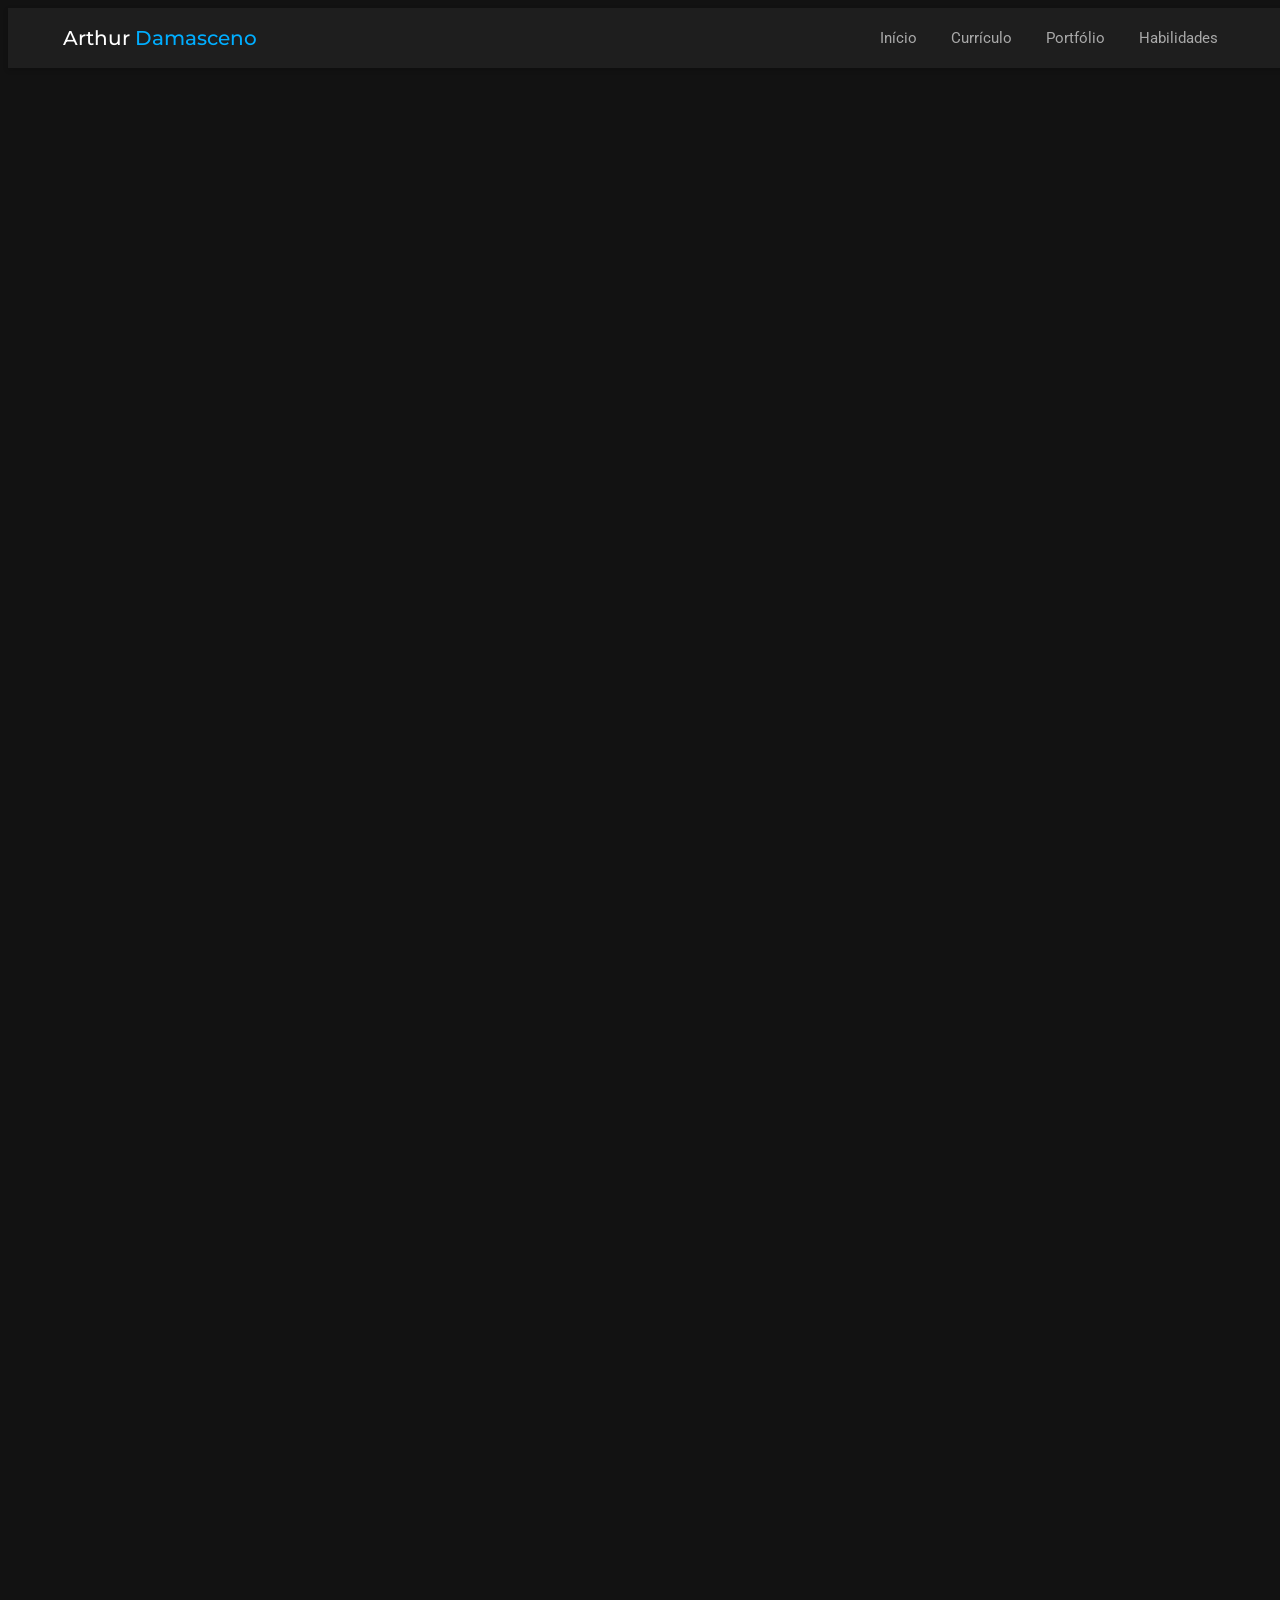
==== commit 43070955: "11ABR25 - Github Page - Redefinido o size da seção About." ====
--- a/index.html
+++ b/index.html
@@ -4,7 +4,7 @@
 <head>
   <meta charset="UTF-8" />
   <meta http-equiv="X-UA-Compatible" content="IE=edge">
-  <title>Arthur Damasceno - Desenvolvedor Full Stack</title> <meta name="viewport" content="width=device-width, initial-scale=1, maximum-scale=1" />
+  <title>Arthur Damasceno - Full Stack</title> <meta name="viewport" content="width=device-width, initial-scale=1, maximum-scale=1" />
   <meta name="description" content="Portfólio e Currículo de Arthur Damasceno - Desenvolvedor Full Stack, Android, Python e Engenheiro de Prompt" />
   <meta name="keywords" content="curriculo, portfolio, cv, desenvolvedor, full stack, python, android, laravel, php, javascript, html, css, prompt engineering" />
   <link rel="shortcut icon" href="images/favicon.ico"> <link rel="stylesheet" href="css/bootstrap.min.css" type="text/css">
@@ -84,13 +84,13 @@
                   <div class="col-sm-6 col-md-6 col-lg-6">
                     <div class="about-me section">
                       <div class="block-title">
-                        <h3>Quem <span>Sou?</span></h3>
-                      </div>
-                      <p>Com uma trajetória diversificada que inclui experiência militar e policial, trago uma perspectiva única e disciplinada para o mundo da tecnologia. Minha paixão pela programação me levou a aprofundar conhecimentos em Python, desenvolvimento Web completo (Front-end e Back-end com PHP, Laravel, JavaScript, etc.) e desenvolvimento Mobile Nativo (Android com Kotlin e Java).</p>
-                      <p>Sou fluente em Inglês e Italiano, com conhecimentos básicos de Alemão e Japonês. Tenho forte interesse em Engenharia de Prompt e busco constantemente aprender e aplicar novas tecnologias para criar soluções inovadoras e eficientes. Estou sempre pronto para novos desafios e colaborações em equipe.</p>
+                        <h1>Quem <span>Sou?</span></h1>
+                      </div>
+                      <p style="font-size: larger;">Com uma trajetória diversificada que inclui experiência militar e policial, trago uma perspectiva única e disciplinada para o mundo da tecnologia. Minha paixão pela programação me levou a aprofundar conhecimentos em Python, desenvolvimento Web completo (Front-end e Back-end com PHP, Laravel, JavaScript, etc.) e desenvolvimento Mobile Nativo (Android com Kotlin e Java).</p>
+                      <p style="font-size: larger;">Sou fluente em Inglês e Italiano, com conhecimentos básicos de Alemão e Japonês. Tenho forte interesse em Engenharia de Prompt e busco constantemente aprender e aplicar novas tecnologias para criar soluções inovadoras e eficientes. Estou sempre pronto para novos desafios e colaborações em equipe.</p>
                     </div>
                     <div class="download-resume section">
-                      <a href="cv/Profile.pdf" class="btn btn-secondary" target="_blank">Download Currículo</a>
+                      <a href="cv/Resume.pdf" class="btn btn-secondary" target="_blank">Download Currículo</a>
                     </div>
                   </div>
                    <div class="col-sm-6 col-md-6 col-lg-6">
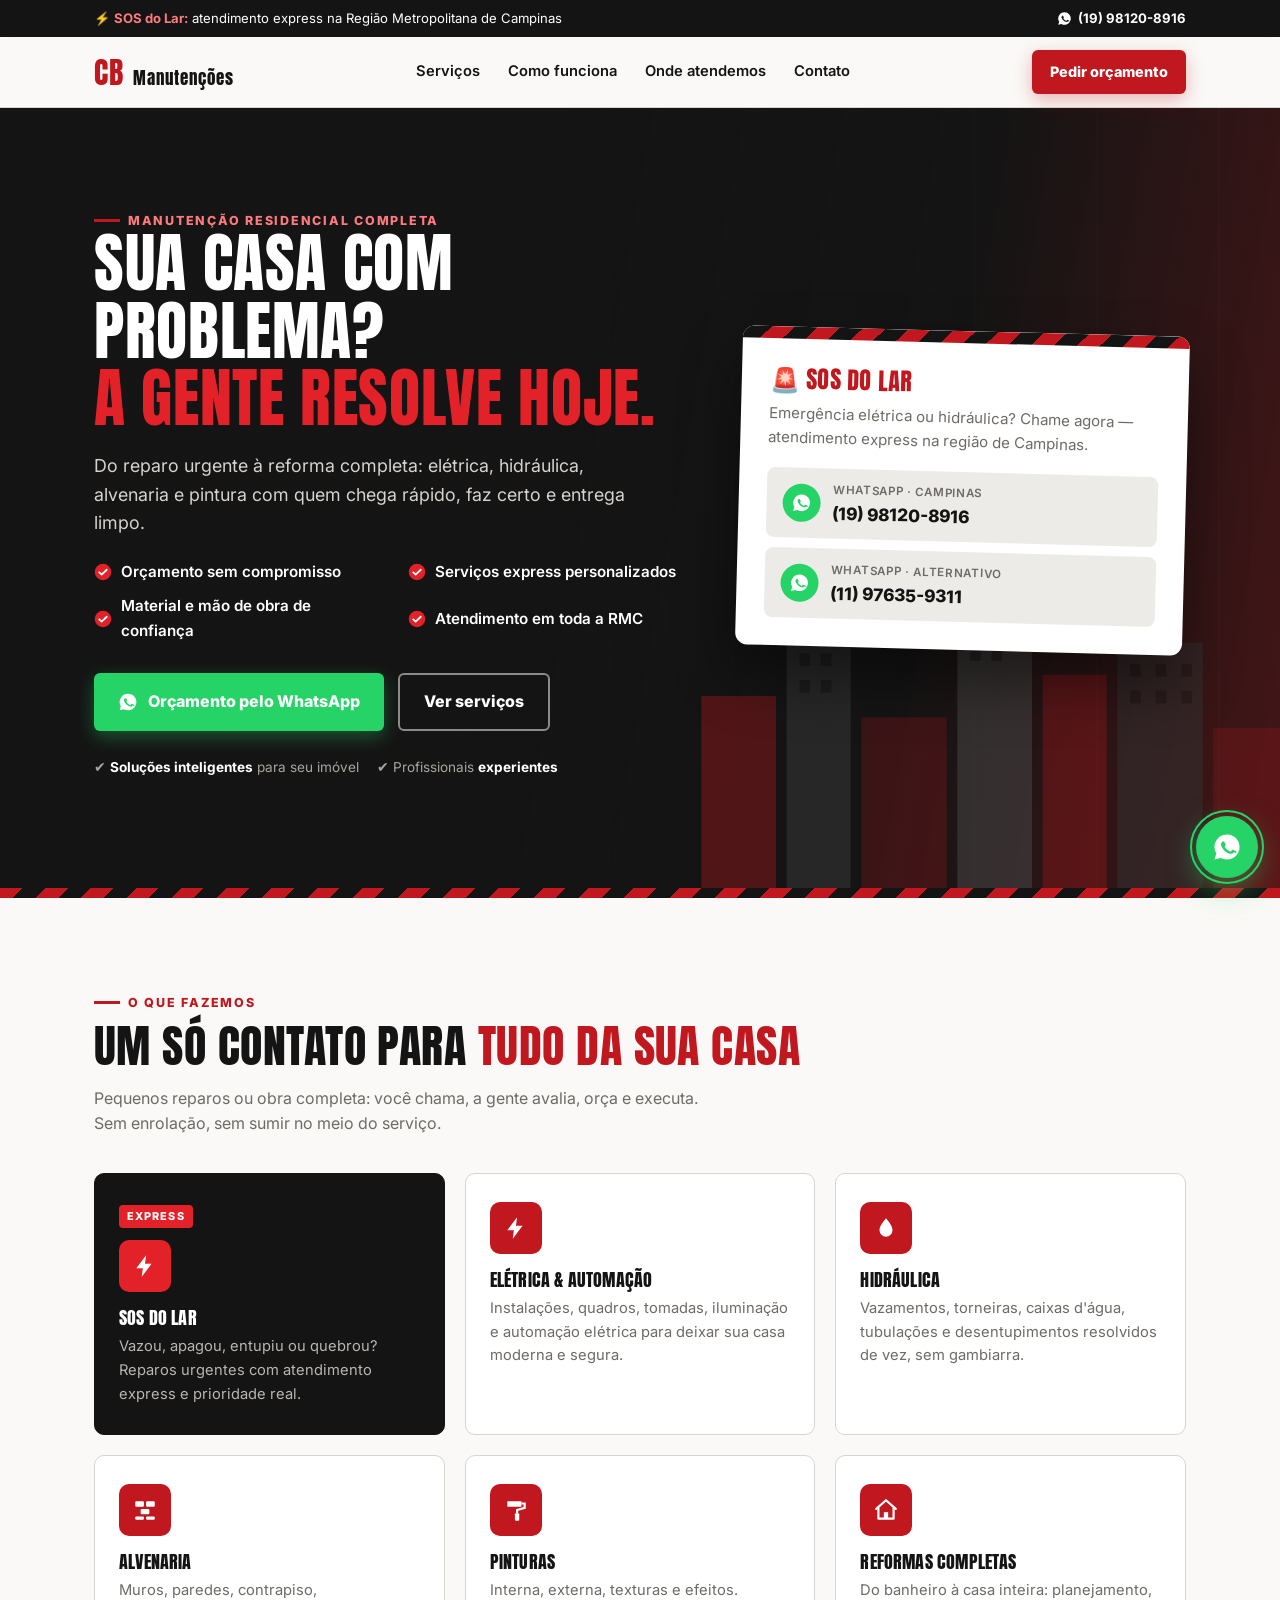
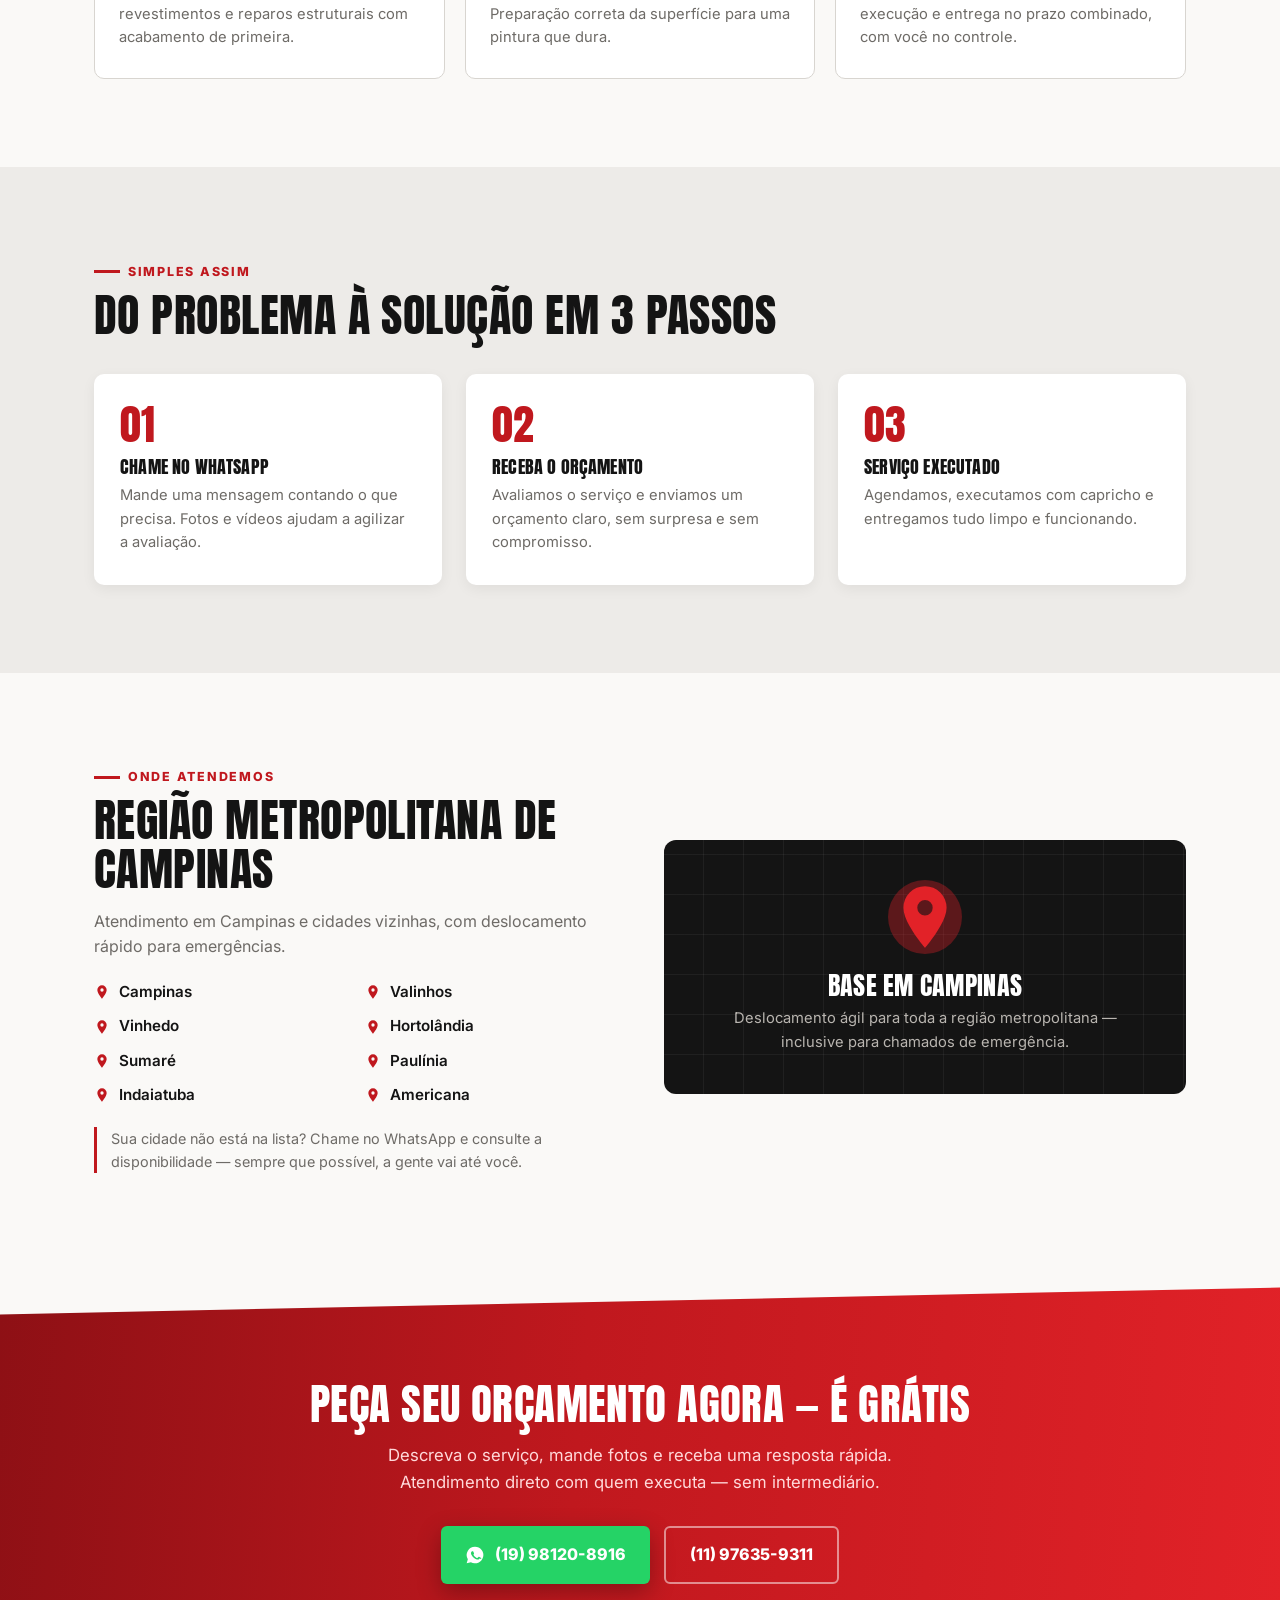
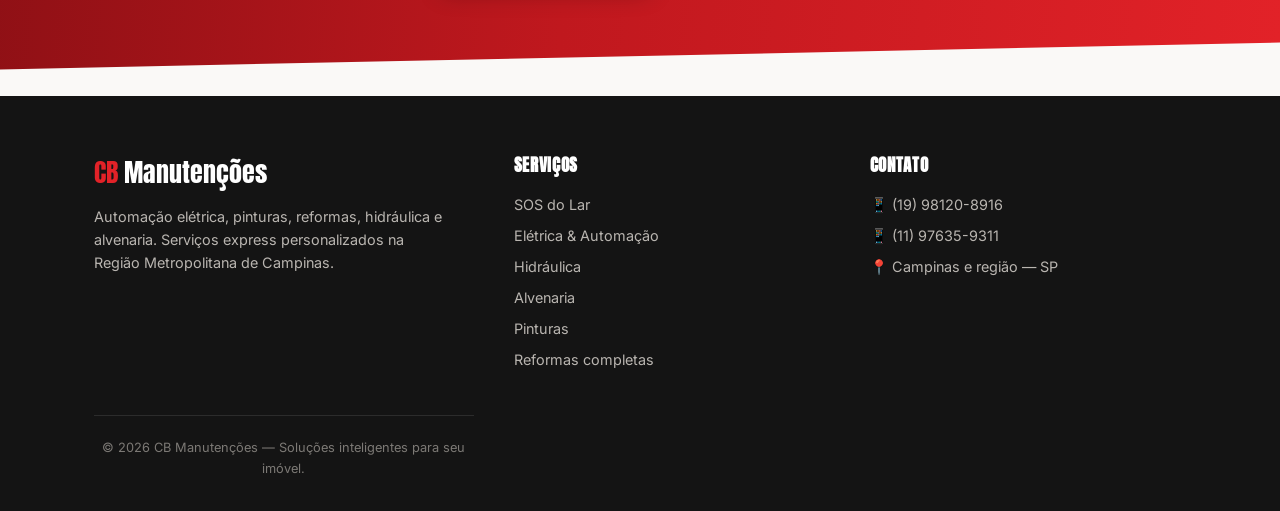
==== commit bb9db549: "Alteração temporaria - CB Manutenções" ====
--- a/index.html
+++ b/index.html
@@ -1,371 +1,439 @@
-<!DOCTYPE html>
-<html lang="pt-br" class="no-js">
-
-<head>
-  <meta charset="UTF-8" />
-  <meta http-equiv="X-UA-Compatible" content="IE=edge">
-  <title>Arthur Damasceno - Full Stack</title> <meta name="viewport" content="width=device-width, initial-scale=1, maximum-scale=1" />
-  <meta name="description" content="Portfólio e Currículo de Arthur Damasceno - Desenvolvedor Full Stack, Android, Python e Engenheiro de Prompt" />
-  <meta name="keywords" content="curriculo, portfolio, cv, desenvolvedor, full stack, python, android, laravel, php, javascript, html, css, prompt engineering" />
-  <link rel="shortcut icon" href="images/favicon.ico"> <link rel="stylesheet" href="css/bootstrap.min.css" type="text/css">
-  <link rel="stylesheet" href="css/normalize.css" type="text/css">
-  <link rel="stylesheet" href="css/animate.css" type="text/css">
-  <link rel="stylesheet" href="css/owl.carousel.css" type="text/css">
-  <link rel="stylesheet" href="css/magnific-popup.css" type="text/css">
-  <link rel="stylesheet" href="https://cdnjs.cloudflare.com/ajax/libs/font-awesome/6.0.0-beta3/css/all.min.css">
-  <link rel="stylesheet" href="css/main-dark.css" type="text/css"> <link href="https://fonts.googleapis.com/css2?family=Poppins:wght@400;600;800&family=Roboto:wght@300;400;500;700&family=Montserrat:wght@300;400;500;700&display=swap" rel="stylesheet">
-
-  <script src="js/modernizr.custom.js"></script>
-</head>
-
-<body class="material-template">
-  <div class="preloader">
-    <div class="preloader-animation">
-      <div class="preloader-spinner"></div>
-    </div>
-  </div>
-  <div id="page" class="page">
-    <header id="site_header" class="header mobile-menu-hide">
-      <div class="header-content">
-        <div class="site-title-block mobile-hidden">
-          <a href="#home" class="header-link"> <div class="site-title">Arthur <span>Damasceno</span></div>
-          </a>
-        </div>
-
-        <nav class="site-nav">
-          <ul id="nav" class="site-main-menu">
-            <li><a class="header-link" href="#home"><i class="fas fa-home menu-icon"></i> Início</a></li>
-            <li><a class="header-link" href="#resume"><i class="fas fa-file-alt menu-icon"></i> Currículo</a></li>
-            <li><a class="header-link" href="#portfolio"><i class="fas fa-briefcase menu-icon"></i> Portfólio</a></li>
-            <li><a class="header-link" href="#skills"><i class="fas fa-cogs menu-icon"></i> Habilidades</a></li>
-          </ul>
-        </nav>
-        </div>
-    </header>
-    <div class="mobile-header mobile-visible">
-      <div class="mobile-logo-container">
-        <div class="mobile-site-title">Arthur Damasceno</div>
-      </div>
-      <a class="menu-toggle mobile-visible">
-        <i class="fas fa-bars"></i>
-      </a>
-    </div>
-    <div id="main" class="site-main">
-      <div class="sections-wrapper"> <section id="home" class="section section-without-bg start-page-content"> <div class="section-inner">
-              <div class="page-header">
-                 <div class="row">
-                  <div class="col-sm-4 col-md-4 col-lg-4">
-                    <div class="photo-container"> <div class="photo">
-                            <img src="images/AvatarMaker.png" alt="Arthur Damasceno">
-                        </div>
-                    </div>
-                  </div>
-                   <div class="col-sm-8 col-md-8 col-lg-8">
-                    <div class="title-block">
-                      <h1>Arthur Damasceno</h1>
-                      <div class="owl-carousel text-rotation">
-                        <div class="item"><div class="sp-subtitle">Desenvolvedor Full Stack</div></div>
-                        <div class="item"><div class="sp-subtitle">Desenvolvedor Android</div></div>
-                        <div class="item"><div class="sp-subtitle">Desenvolvedor PHP + Laravel</div></div>
-                        <div class="item"><div class="sp-subtitle">Desenvolvedor Python</div></div>
-                        <div class="item"><div class="sp-subtitle">Engenheiro de Prompt</div></div>
-                      </div>
-                    </div>
-                      <div class="social-links">
-                        <a href="https://github.com/arttt95" target="_blank" title="GitHub" aria-label="GitHub"><i class="fab fa-github"></i></a>
-                        <a href="https://www.linkedin.com/in/arthur-damasceno" target="_blank" title="LinkedIn" aria-label="LinkedIn"><i class="fab fa-linkedin"></i></a>
-                        <a href="https://twitter.com/arttt_95" target="_blank" title="Twitter" aria-label="Twitter"><i class="fab fa-twitter"></i></a>
-                      </div>
-                  </div>
-                </div>
-              </div>
-               <div class="page-content">
-                <div class="row">
-                  <div class="col-sm-6 col-md-6 col-lg-6">
-                    <div class="about-me section">
-                      <div class="block-title">
-                        <h1>Quem <span>Sou?</span></h1>
-                      </div>
-                      <p style="font-size: larger;">Com uma trajetória diversificada que inclui experiência militar e policial, trago uma perspectiva única e disciplinada para o mundo da tecnologia. Minha paixão pela programação me levou a aprofundar conhecimentos em Python, desenvolvimento Web completo (Front-end e Back-end com PHP, Laravel, JavaScript, etc.) e desenvolvimento Mobile Nativo (Android com Kotlin e Java).</p>
-                      <p style="font-size: larger;">Sou fluente em Inglês e Italiano, com conhecimentos básicos de Alemão e Japonês. Tenho forte interesse em Engenharia de Prompt e busco constantemente aprender e aplicar novas tecnologias para criar soluções inovadoras e eficientes. Estou sempre pronto para novos desafios e colaborações em equipe.</p>
-                    </div>
-                    <div class="download-resume section">
-                      <a href="cv/Resume.pdf" class="btn btn-secondary" target="_blank">Download Currículo</a>
-                    </div>
-                  </div>
-                   <div class="col-sm-6 col-md-6 col-lg-6">
-                     <div class="info-list-container section">
-                         <div class="block-title">
-                             <h3>Informações <span>Pessoais</span></h3>
-                         </div>
-                        <ul class="info-list">
-                            <li><span class="title"><i class="fas fa-user icon"></i> Idade</span><span class="value">29</span></li>
-                            <li><span class="title"><i class="fas fa-flag icon"></i> Nacionalidade</span><span class="value">Brasil</span></li>
-                            <li><span class="title"><i class="fas fa-map-marker-alt icon"></i> Cidade/Estado</span><span class="value">Sumaré, SP</span></li>
-                            <li><span class="title"><i class="fas fa-envelope icon"></i> E-mail</span><span class="value">thuurdamasceno@gmail.com</span></li>
-                            <li><span class="title"><i class="fas fa-phone icon"></i> Fone</span><span class="value">+55 19 99498 7144</span></li>
-                            <li><span class="title"><i class="fas fa-briefcase icon"></i> Freelance</span><span class="value available">Disponível</span></li>
-                        </ul>
-                        <div class="block-title" style="margin-top: 20px;">
-                            <h3><i class="fas fa-language icon"></i> Idiomas</h3>
-                         </div>
-                        <ul class="info-list languages-list">
-                            <li><span class="title">Português</span><span class="value">Nativo</span></li>
-                            <li><span class="title">Inglês</span><span class="value">Fluente</span></li>
-                            <li><span class="title">Italiano</span><span class="value">Fluente</span></li>
-                            <li><span class="title">Alemão</span><span class="value">Básico</span></li>
-                            <li><span class="title">Japonês</span><span class="value">Básico</span></li>
-                        </ul>
-                     </div>
-                  </div>
-                </div>
-              </div>
-            </div>
-          </section>
-          <section id="resume" class="section"> <div class="section-inner custom-page-content">
-              <div class="page-header color-1">
-                <h2 class="section-title">Currículo</h2>
-              </div>
-              <div class="page-content">
-                <div class="row">
-                  <div class="col-sm-6 col-md-6 col-lg-6">
-                    <div class="block section">
-                      <div class="block-title">
-                        <h3>Educação</h3>
-                      </div>
-                      <div class="timeline">
-                        <div class="timeline-item">
-                          <h4 class="item-title">Desenvolvimento Web Completo 2024</h4>
-                          <span class="item-period">Udemy (Concluído)</span>
-                          <span class="item-small">Instrutor: Jorge Sant Ana Maia</span>
-                          <p class="item-description">Curso abrangente cobrindo HTML5, CSS3, SASS, Bootstrap, JavaScript (Moderno ES6+ e OO), PHP (com OO e MVC), MySQL, Ajax, jQuery, WordPress e mais. Inclui diversos projetos práticos.</p>
-                        </div>
-                        <div class="timeline-item">
-                          <h4 class="item-title">Desenvolvimento Android Completo</h4>
-                          <span class="item-period">Udemy (Concluído)</span>
-                          <span class="item-small">Instrutor: Jamilton Damasceno</span>
-                          <p class="item-description">Curso prático focado no desenvolvimento de aplicativos Android nativos utilizando Kotlin e Java, cobrindo desde conceitos básicos até funcionalidades avançadas.</p>
-                        </div>
-                        <div class="timeline-item">
-                          <h4 class="item-title">Curso de Python Essencial</h4>
-                           <span class="item-period">Udemy (Concluído)</span>
-                          <span class="item-small">Instrutor: Geek University</span>
-                          <p class="item-description">Curso de 63.5 horas focado na linguagem Python, utilizando PyCharm e cobrindo diversas áreas da programação.</p>
-                        </div>
-                         <div class="timeline-item">
-                          <h4 class="item-title">Curso de Git e Github Essencial</h4>
-                          <span class="item-period">Udemy (Concluído)</span>
-                          <span class="item-small">Instrutor: Geek University</span>
-                          <p class="item-description">Curso de 12 horas sobre Git e GitHub, proporcionando imersão no workflow de versionamento com apoio do VSCode.</p>
-                        </div>
-                        <div class="timeline-item">
-                          <h4 class="item-title">Técnico em Mecânica</h4>
-                          <span class="item-period">Incompleto</span>
-                          <span class="item-small">Centro Paula Souza</span>
-                          <p class="item-description">Formação técnica na área de mecânica. Cursados 3 semestres, curso interrompido para o cumprimento do Serviço Militar Obrigatŕio.</p>
-                        </div>
-                        </div>
-                    </div>
-                  </div>
-                   <div class="col-sm-6 col-md-6 col-lg-6">
-                    <div class="block section">
-                      <div class="block-title">
-                        <h3>Experiência Profissional</h3>
-                      </div>
-                      <div class="timeline">
-                         <div class="timeline-item">
-                          <h4 class="item-title">Cabo (Policial Militar)</h4>
-                          <span class="item-period">Jun 2019 - Presente</span>
-                          <span class="item-small">Polícia Militar - SP</span>
-                          <p class="item-description">Atuação na Polícia Militar do Estado de São Paulo, alocado em Sumaré. Experiência com disciplina, trabalho sob pressão e resolução de conflitos.</p>
-                        </div>
-                        <div class="timeline-item">
-                          <h4 class="item-title">Cabo (Exército)</h4>
-                          <span class="item-period">Fev 2014 - Fev 2017</span>
-                          <span class="item-small">Exército Brasileiro</span>
-                          <p class="item-description">Experiência no Exército Brasileiro, participando de missões importantes como segurança na Copa do Mundo 2014, Operação São Francisco (RJ) e Olímpiadas 2016. Concluiu o Curso de Formação de Cabos com destaque.</p>
-                        </div>
-                        </div>
-                    </div>
-                  </div>
-                </div>
-                 <div class="row">
-                  <div class="col-sm-12 col-md-12 col-lg-12">
-                    <div class="block section">
-                      <div class="center download-resume">
-                        <a href="cv/Profile.pdf" class="btn btn-secondary" target="_blank">Download Currículo</a>
-                      </div>
-                    </div>
-                  </div>
-                </div>
-              </div>
-            </div>
-          </section>
-          <section id="portfolio" class="section"> <div class="section-inner custom-page-content">
-              <div class="page-header color-1">
-                <h2 class="section-title">Portfólio</h2>
-              </div>
-              <div class="page-content">
-                <div class="row section">
-                    <div class="col-sm-12 col-md-12 col-lg-12">
-                        <div class="block-title">
-                            <h3>Projetos <span>Web</span></h3>
-                        </div>
-                    </div>
-                    <div class="portfolio-grid row">
-                        <div class="col-xs-12 col-sm-6 col-md-4 portfolio-item web">
-                            <div class="portfolio-item-inner">
-                                <a href="https://github.com/arttt95/finans-project" target="_blank" title="Ver Repositório do Projeto Finans"><h4>Projeto Finans</h4></a>
-                                <div class="portfolio-image-carousel owl-carousel">
-                                    <div class="item"><img src="images/ProjectFinans/img1.png" alt="Finans 1"></div>
-                                    <div class="item"><img src="images/ProjectFinans/img2.png" alt="Finans 2"></div>
-                                </div>
-                                <p>Página desenvolvida com Bootstrap e Design Responsivo para uma empresa fictícia de finanças.</p>
-                            </div>
-                        </div>
-                        <div class="col-xs-12 col-sm-6 col-md-4 portfolio-item web">
-                             <div class="portfolio-item-inner">
-                                <a href="https://github.com/arttt95/spotify-project" target="_blank" title="Ver Repositório do Spotify Clone"><h4>Spotify Clone</h4></a>
-                                <div class="portfolio-image-carousel owl-carousel">
-                                    <div class="item"><img src="images/ProjectSpotify/img1.png" alt="Spotify 1"></div>
-                                    <div class="item"><img src="images/ProjectSpotify/img2.png" alt="Spotify 2"></div>
-                                    <div class="item"><img src="images/ProjectSpotify/img3.png" alt="Spotify 3"></div>
-                                </div>
-                                <p>Clone da interface do Spotify utilizando HTML5, CSS3 e Bootstrap.</p>
-                            </div>
-                        </div>
-                        <div class="col-xs-12 col-sm-6 col-md-4 portfolio-item web">
-                            <div class="portfolio-item-inner">
-                                <a href="https://github.com/arttt95/app-mata-mosq" target="_blank" title="Ver Repositório do App Orçamento Pessoal"><h4>App Mata-Mosquito</h4></a>
-                                <div class="portfolio-image-carousel owl-carousel">
-                                    <div class="item"><img src="images/ProjectMataMosquito/img1.png" alt="Mata Mosquito 1"></div>
-                                    <div class="item"><img src="images/ProjectMataMosquito/img2.png" alt="Mata Mosquito 2"></div>
-                                    <div class="item"><img src="images/ProjectMataMosquito/img3.png" alt="Mata Mosquito 3"></div>
-                                </div>
-                                <p>Um Jogo Web simples, mas divertido. Será que você consegue matar todos os mosquitos antes que suas vidas acabem?</p>
-                            </div>
-                        </div>
-                    </div>
-                 </div>
-                 <div class="row section">
-                    <div class="col-sm-12 col-md-12 col-lg-12">
-                        <div class="block-title">
-                            <h3>Projetos <span>Android</span></h3>
-                        </div>
-                     </div>
-                    <div class="portfolio-grid row">
-                        <div class="col-xs-12 col-sm-6 col-md-4 portfolio-item android">
-                            <div class="portfolio-item-inner">
-                                <a href="https://github.com/arttt95/to-do-as" target="_blank" title="Ver Repositório do App Android 1"><h4>App To Do</h4></a>
-                                <div class="portfolio-image-carousel owl-carousel">
-                                    <div class="item"><img src="images/ProjectToDo/img1.jpeg" alt="To Do 1"></div>
-                                    <div class="item"><img src="images/ProjectToDo/img2.jpeg" alt="To Do 2"></div>
-                                    <div class="item"><img src="images/ProjectToDo/img3.jpeg" alt="To Do 3"></div>
-                                </div>
-                                <p>Uma aplicação Android Mobile simples para organizar suas tarefas do dia a dia (Kotlin).</p>
-                             </div>
-                        </div>
-                        <div class="col-xs-12 col-sm-6 col-md-4 portfolio-item android">
-                            <div class="portfolio-item-inner">
-                                <a href="https://github.com/arttt95/calculadora-imc" target="_blank" title="Ver Repositório do App Android 2"><h4>App Calcúlo IMC</h4></a>
-                                <div class="portfolio-image-carousel owl-carousel">
-                                    <div class="item"><img src="images/ProjectIMC/img1.jpeg" alt="IMC 1"></div>
-                                    <div class="item"><img src="images/ProjectIMC/img2.jpeg" alt="IMC 2"></div>
-                                </div>
-                                <p>Com essa aplicação fica fácil fazer o cálculo do seu IMC (Kotlin).</p>
-                            </div>
-                        </div>
-                    </div>
-                 </div>
-              </div>
-            </div>
-          </section>
-          <section id="skills" class="section"> <div class="section-inner custom-page-content">
-                <div class="page-header color-1">
-                    <h2 class="section-title">Habilidades</h2>
-                </div>
-                <div class="page-content">
-                    <div class="row">
-                        <div class="col-sm-6 col-md-4 section"> <div class="block">
-                            <div class="block-title"><h3>Frontend</h3></div>
-                            <ul class="skills-list">
-                                <li><i class="fab fa-html5"></i> HTML5</li>
-                                <li><i class="fab fa-css3-alt"></i> CSS3</li>
-                                <li><i class="fab fa-sass"></i> SASS</li>
-                                <li><i class="fab fa-bootstrap"></i> Bootstrap</li>
-                                <li><i class="fab fa-js-square"></i> JavaScript (ES6+)</li>
-                                <li><i class="fab fa-react"></i> jQuery</li>
-                                <li><i class="fas fa-exchange-alt"></i> Ajax</li>
-                             </ul>
-                        </div></div>
-                        <div class="col-sm-6 col-md-4 section"> <div class="block">
-                            <div class="block-title"><h3>Backend</h3></div>
-                            <ul class="skills-list">
-                                <li><i class="fab fa-python"></i> Python</li>
-                                <li><i class="fab fa-php"></i> PHP (OOP, MVC)</li>
-                                <li><i class="fab fa-laravel"></i> Laravel</li>
-                                <li><i class="fas fa-server"></i> API (Slim Framework)</li>
-                            </ul>
-                        </div></div>
-                        <div class="col-sm-6 col-md-4 section"> <div class="block">
-                             <div class="block-title"><h3>Mobile</h3></div>
-                            <ul class="skills-list">
-                                <li><i class="fab fa-android"></i> Android Nativo</li>
-                                <li><i class="fab fa-java"></i> Java</li>
-                                <li><i class="fas fa-code"></i> Kotlin</li>
-                            </ul>
-                        </div></div>
-                    </div>
-                    <div class="row">
-                        <div class="col-sm-6 col-md-4 section">
-                             <div class="block">
-                                <div class="block-title"><h3>Banco de Dados</h3></div>
-                                <ul class="skills-list">
-                                    <li><i class="fas fa-database"></i> MySQL</li>
-                                    <li><i class="fas fa-database"></i> PDO</li>
-                                    <li><i class="fas fa-database"></i> PostgreSQL</li>
-                                    <li><i class="fas fa-database"></i> Firestore (NoSQL)</li>
-                                </ul>
-                            </div>
-                         </div>
-                        <div class="col-sm-6 col-md-4 section">
-                             <div class="block">
-                                <div class="block-title"><h3>Ferramentas & Outros</h3></div>
-                                <ul class="skills-list">
-                                    <li><i class="fab fa-git-alt"></i> Git</li>
-                                    <li><i class="fab fa-github"></i> GitHub</li>
-                                    <li><i class="fab fa-wordpress"></i> WordPress</li>
-                                    <li><i class="fas fa-terminal"></i> Engenharia de Prompt</li>
-                                    <li><i class="fab fa-linux"></i> Linux</li>
-                                </ul>
-                            </div>
-                        </div>
-                        <div class="col-sm-6 col-md-4 section">
-                             <div class="block">
-                                <div class="block-title"><h3>Áreas de Interesse</h3></div>
-                                <ul class="skills-list">
-                                     <li><i class="fas fa-mobile-alt"></i> Desenvolvimento Mobile</li>
-                                    <li><i class="fas fa-cogs"></i> Automação</li>
-                                    <li><i class="fas fa-chart-line"></i> Análise de Dados</li>
-                                    <li><i class="fas fa-globe"></i> Desenvolvimento Web Full Stack</li>
-                                    <li><i class="fas fa-brain"></i> Inteligência Artificial</li>
-                                </ul>
-                             </div>
-                        </div>
-                    </div>
-                </div>
-             </div>
-          </section>
-          </div> </div> </div> <footer>
-    <div class="copyrights">&copy; <span id="current-year"></span> Arthur Damasceno.</div>
-  </footer>
-  <script type="text/javascript" src="js/jquery-2.1.3.min.js"></script>
-  <script type="text/javascript" src="js/bootstrap.min.js"></script>
-  <script type="text/javascript" src="js/imagesloaded.pkgd.min.js"></script>
-  <script type="text/javascript" src="js/validator.js"></script>
-  <script type="text/javascript" src="js/jquery.shuffle.min.js"></script>
-  <script type="text/javascript" src="js/masonry.pkgd.min.js"></script>
-  <script type="text/javascript" src="js/owl.carousel.min.js"></script>
-  <script type="text/javascript" src="js/jquery.magnific-popup.min.js"></script>
-  <script type="text/javascript" src="js/main.js"></script> </body>
-</html>+<!DOCTYPE html>
+<html lang="pt-BR">
+<head>
+<meta charset="UTF-8">
+<meta name="viewport" content="width=device-width, initial-scale=1.0">
+<title>CB Manutenções — Reformas, Elétrica, Hidráulica e SOS do Lar | Campinas e Região</title>
+<meta name="description" content="Manutenção residencial completa na Região Metropolitana de Campinas: SOS do lar, reformas, automação elétrica, hidráulica, alvenaria e pinturas. Orçamento rápido pelo WhatsApp.">
+<link rel="preconnect" href="https://fonts.googleapis.com">
+<link rel="preconnect" href="https://fonts.gstatic.com" crossorigin>
+<link href="https://fonts.googleapis.com/css2?family=Anton&family=Inter:wght@400;500;600;700;800&display=swap" rel="stylesheet">
+<style>
+:root{
+  --red:#C0181E;
+  --red-dark:#8E1015;
+  --red-hot:#E22228;
+  --ink:#141414;
+  --ink-soft:#2A2A2A;
+  --concrete:#EDEBE8;
+  --concrete-dark:#D8D5D0;
+  --paper:#FAF9F7;
+  --grey:#6E6B67;
+  --wa:#25D366;
+  --wa-dark:#1DA851;
+  --display:'Anton',sans-serif;
+  --body:'Inter',sans-serif;
+}
+*{margin:0;padding:0;box-sizing:border-box}
+html{scroll-behavior:smooth}
+body{font-family:var(--body);color:var(--ink);background:var(--paper);line-height:1.6;overflow-x:hidden}
+img{max-width:100%}
+a{text-decoration:none;color:inherit}
+
+/* ===== Utilities ===== */
+.wrap{max-width:1140px;margin:0 auto;padding:0 24px}
+.eyebrow{display:inline-flex;align-items:center;gap:8px;font-size:.78rem;font-weight:800;letter-spacing:.14em;text-transform:uppercase;color:var(--red)}
+.eyebrow::before{content:"";width:26px;height:3px;background:var(--red)}
+h1,h2,h3{font-family:var(--display);font-weight:400;text-transform:uppercase;line-height:1.05;letter-spacing:.01em}
+h2{font-size:clamp(1.9rem,4.2vw,2.9rem);margin:.5rem 0 1rem}
+.section{padding:88px 0}
+.reveal{opacity:0;transform:translateY(24px);transition:opacity .6s ease,transform .6s ease}
+.reveal.on{opacity:1;transform:none}
+@media (prefers-reduced-motion:reduce){
+  .reveal{opacity:1;transform:none;transition:none}
+  html{scroll-behavior:auto}
+  *{animation:none!important;transition:none!important}
+}
+
+/* ===== Hazard stripe (signature) ===== */
+.hazard{height:10px;background:repeating-linear-gradient(-45deg,var(--red) 0 16px,var(--ink) 16px 32px)}
+
+/* ===== Topbar ===== */
+.topbar{background:var(--ink);color:#fff;font-size:.82rem;padding:8px 0}
+.topbar .wrap{display:flex;justify-content:space-between;align-items:center;gap:12px;flex-wrap:wrap}
+.topbar strong{color:#FF7A7E}
+.topbar a{font-weight:700;display:inline-flex;align-items:center;gap:6px}
+.topbar a:hover{color:#FF7A7E}
+
+/* ===== Header ===== */
+header.site{position:sticky;top:0;z-index:50;background:rgba(250,249,247,.94);backdrop-filter:blur(8px);border-bottom:1px solid var(--concrete-dark)}
+header.site .wrap{display:flex;align-items:center;justify-content:space-between;height:70px}
+.brand{display:flex;align-items:baseline;gap:10px}
+.brand .cb{font-family:var(--display);font-size:1.9rem;color:var(--red);letter-spacing:.02em}
+.brand .rest{font-family:var(--display);font-size:1.05rem;color:var(--ink);letter-spacing:.06em}
+nav.main{display:flex;gap:28px;font-weight:600;font-size:.92rem}
+nav.main a{position:relative;padding:6px 0}
+nav.main a::after{content:"";position:absolute;left:0;bottom:0;width:0;height:2px;background:var(--red);transition:width .25s}
+nav.main a:hover::after{width:100%}
+.btn{display:inline-flex;align-items:center;gap:10px;font-weight:800;border-radius:6px;padding:14px 24px;transition:transform .15s,box-shadow .15s;cursor:pointer;border:none;font-size:1rem}
+.btn:active{transform:scale(.97)}
+.btn-wa{background:var(--wa);color:#fff;box-shadow:0 6px 18px rgba(37,211,102,.35)}
+.btn-wa:hover{background:var(--wa-dark);transform:translateY(-2px)}
+.btn-red{background:var(--red);color:#fff;box-shadow:0 6px 18px rgba(192,24,30,.3)}
+.btn-red:hover{background:var(--red-hot);transform:translateY(-2px)}
+.btn-ghost{background:transparent;color:#fff;border:2px solid rgba(255,255,255,.5)}
+.btn-ghost:hover{border-color:#fff;background:rgba(255,255,255,.08)}
+header .btn{padding:10px 18px;font-size:.9rem}
+@media(max-width:820px){nav.main{display:none}}
+
+/* ===== Hero ===== */
+.hero{position:relative;background:var(--ink);color:#fff;overflow:hidden}
+.hero::before{content:"";position:absolute;inset:0;background:
+  linear-gradient(100deg,rgba(20,20,20,.97) 40%,rgba(20,20,20,.75) 70%,rgba(192,24,30,.28)),
+  repeating-linear-gradient(90deg,transparent 0 120px,rgba(255,255,255,.025) 120px 122px);
+}
+.hero .skyline{position:absolute;right:-40px;bottom:0;width:min(58vw,640px);opacity:.5;pointer-events:none}
+.hero .wrap{position:relative;padding:96px 24px 110px;display:grid;grid-template-columns:1.15fr .85fr;gap:40px;align-items:center}
+.hero h1{font-size:clamp(2.4rem,5.6vw,4rem);color:#fff}
+.hero h1 .red{color:var(--red-hot)}
+.hero p.lead{margin:20px 0 8px;font-size:1.12rem;color:#D6D3CF;max-width:34rem}
+.hero .checks{margin:22px 0 30px;display:grid;grid-template-columns:1fr 1fr;gap:10px 24px;font-weight:600;font-size:.95rem}
+.hero .checks span{display:flex;align-items:center;gap:9px}
+.hero .checks svg{flex:none}
+.hero .ctas{display:flex;gap:14px;flex-wrap:wrap}
+.hero .trust{margin-top:26px;font-size:.85rem;color:#A9A5A0;display:flex;gap:18px;flex-wrap:wrap}
+.hero .trust b{color:#fff}
+.sos-card{position:relative;background:#fff;color:var(--ink);border-radius:12px;padding:0;overflow:hidden;box-shadow:0 30px 60px rgba(0,0,0,.45);transform:rotate(1.5deg)}
+.sos-card .tape{height:12px;background:repeating-linear-gradient(-45deg,var(--red) 0 16px,var(--ink) 16px 32px)}
+.sos-card .in{padding:28px}
+.sos-card h3{font-size:1.5rem;color:var(--red)}
+.sos-card p{font-size:.94rem;color:var(--grey);margin:10px 0 18px}
+.sos-card .phones{display:grid;gap:10px}
+.phone-line{display:flex;align-items:center;gap:12px;background:var(--concrete);border-radius:8px;padding:12px 16px;font-weight:800;font-size:1.08rem;transition:background .2s,transform .15s}
+.phone-line:hover{background:#E2F7EA;transform:translateX(4px)}
+.phone-line small{display:block;font-weight:600;font-size:.72rem;color:var(--grey);letter-spacing:.06em;text-transform:uppercase}
+.wa-badge{width:38px;height:38px;border-radius:50%;background:var(--wa);display:flex;align-items:center;justify-content:center;flex:none}
+@media(max-width:900px){
+  .hero .wrap{grid-template-columns:1fr;padding:64px 24px 80px}
+  .sos-card{transform:none;max-width:460px}
+  .hero .checks{grid-template-columns:1fr}
+}
+
+/* ===== Services ===== */
+.services{background:var(--paper)}
+.svc-grid{display:grid;grid-template-columns:repeat(3,1fr);gap:20px;margin-top:36px}
+.svc{background:#fff;border:1px solid var(--concrete-dark);border-radius:10px;padding:28px 24px;position:relative;overflow:hidden;transition:transform .2s,box-shadow .2s,border-color .2s}
+.svc::before{content:"";position:absolute;top:0;left:0;width:100%;height:4px;background:var(--red);transform:scaleX(0);transform-origin:left;transition:transform .3s}
+.svc:hover{transform:translateY(-5px);box-shadow:0 18px 36px rgba(20,20,20,.1);border-color:transparent}
+.svc:hover::before{transform:scaleX(1)}
+.svc .ico{width:52px;height:52px;border-radius:10px;background:var(--red);display:flex;align-items:center;justify-content:center;margin-bottom:16px}
+.svc h3{font-size:1.15rem;margin-bottom:8px}
+.svc p{font-size:.92rem;color:var(--grey)}
+.svc.dark{background:var(--ink);color:#fff;border-color:var(--ink)}
+.svc.dark p{color:#B9B5B0}
+.svc.dark .ico{background:var(--red-hot)}
+.svc.dark .tag{display:inline-block;background:var(--red-hot);color:#fff;font-size:.68rem;font-weight:800;letter-spacing:.1em;padding:3px 8px;border-radius:4px;margin-bottom:12px;text-transform:uppercase}
+@media(max-width:900px){.svc-grid{grid-template-columns:1fr 1fr}}
+@media(max-width:600px){.svc-grid{grid-template-columns:1fr}}
+
+/* ===== Steps ===== */
+.steps{background:var(--concrete);position:relative}
+.steps-grid{display:grid;grid-template-columns:repeat(3,1fr);gap:24px;margin-top:36px}
+.step{background:#fff;border-radius:10px;padding:30px 26px;box-shadow:0 4px 14px rgba(20,20,20,.06)}
+.step .num{font-family:var(--display);font-size:2.6rem;color:var(--red);line-height:1}
+.step h3{font-size:1.1rem;margin:12px 0 8px}
+.step p{font-size:.92rem;color:var(--grey)}
+@media(max-width:800px){.steps-grid{grid-template-columns:1fr}}
+
+/* ===== Region ===== */
+.region .wrap{display:grid;grid-template-columns:1fr 1fr;gap:48px;align-items:center}
+.region ul{list-style:none;display:grid;grid-template-columns:1fr 1fr;gap:10px 20px;margin-top:20px}
+.region li{display:flex;align-items:center;gap:9px;font-weight:600;font-size:.95rem}
+.region li svg{flex:none}
+.region .note{margin-top:20px;font-size:.9rem;color:var(--grey);border-left:3px solid var(--red);padding-left:14px}
+.map-visual{background:var(--ink);border-radius:12px;padding:40px;color:#fff;text-align:center;position:relative;overflow:hidden}
+.map-visual::before{content:"";position:absolute;inset:0;background:repeating-linear-gradient(0deg,transparent 0 39px,rgba(255,255,255,.05) 39px 40px),repeating-linear-gradient(90deg,transparent 0 39px,rgba(255,255,255,.05) 39px 40px)}
+.map-visual .pin{width:74px;height:74px;margin:0 auto 18px;position:relative}
+.map-visual .pulse{position:absolute;inset:0;border-radius:50%;background:rgba(226,34,40,.35);animation:pulse 2s infinite}
+@keyframes pulse{0%{transform:scale(.7);opacity:1}100%{transform:scale(1.8);opacity:0}}
+.map-visual h3{font-size:1.6rem;position:relative}
+.map-visual p{color:#B9B5B0;font-size:.92rem;position:relative;margin-top:8px}
+@media(max-width:860px){.region .wrap{grid-template-columns:1fr}}
+
+/* ===== CTA Ribbon (echo do logo) ===== */
+.ribbon{background:linear-gradient(95deg,var(--red-dark),var(--red) 45%,var(--red-hot));color:#fff;position:relative;transform:skewY(-1.2deg);margin:40px 0}
+.ribbon>.inner{transform:skewY(1.2deg);padding:72px 0}
+.ribbon h2{color:#fff;font-size:clamp(1.8rem,4vw,2.7rem)}
+.ribbon p{color:#FFD9DA;max-width:38rem;margin:12px auto 30px;font-size:1.05rem}
+.ribbon .wrap{text-align:center}
+.ribbon .ctas{display:flex;gap:14px;justify-content:center;flex-wrap:wrap}
+.ribbon .btn-wa{box-shadow:0 8px 24px rgba(0,0,0,.3)}
+
+/* ===== Footer ===== */
+footer{background:var(--ink);color:#B9B5B0;padding:56px 0 32px;font-size:.9rem}
+footer .wrap{display:grid;grid-template-columns:1.2fr 1fr 1fr;gap:40px}
+footer h4{font-family:var(--display);color:#fff;font-size:1.05rem;text-transform:uppercase;margin-bottom:14px;letter-spacing:.04em}
+footer a:hover{color:#fff}
+footer ul{list-style:none;display:grid;gap:8px}
+footer .brandline{font-family:var(--display);font-size:1.6rem;color:#fff}
+footer .brandline span{color:var(--red-hot)}
+footer .base{border-top:1px solid #2C2C2C;margin-top:44px;padding-top:22px;text-align:center;font-size:.8rem;color:#7C7975}
+@media(max-width:800px){footer .wrap{grid-template-columns:1fr}}
+
+/* ===== Floating WhatsApp ===== */
+.fab{position:fixed;right:22px;bottom:22px;z-index:80;width:62px;height:62px;border-radius:50%;background:var(--wa);display:flex;align-items:center;justify-content:center;box-shadow:0 10px 30px rgba(37,211,102,.5);transition:transform .2s}
+.fab:hover{transform:scale(1.1)}
+.fab::after{content:"";position:absolute;inset:-6px;border-radius:50%;border:2px solid var(--wa);animation:pulse 2.2s infinite}
+</style>
+</head>
+<body>
+
+<!-- Topbar -->
+<div class="topbar">
+  <div class="wrap">
+    <div>⚡ <strong>SOS do Lar:</strong> atendimento express na Região Metropolitana de Campinas</div>
+    <a href="https://wa.me/5519981208916?text=Ol%C3%A1!%20Vim%20pelo%20site%20e%20quero%20um%20or%C3%A7amento." target="_blank" rel="noopener">
+      <svg width="15" height="15" viewBox="0 0 24 24" fill="currentColor"><path d="M12 2a10 10 0 0 0-8.6 15.1L2 22l5.1-1.3A10 10 0 1 0 12 2Zm5.5 14.2c-.2.6-1.2 1.2-1.7 1.2-.4.1-1 .1-1.6-.1-.4-.1-.9-.3-1.5-.6-2.6-1.1-4.3-3.8-4.4-4-.1-.2-1.1-1.4-1.1-2.7s.7-1.9.9-2.2c.2-.3.5-.3.7-.3h.5c.2 0 .4 0 .6.4l.9 2.1c.1.2.1.4 0 .6l-.4.6c-.1.2-.3.4-.1.7.2.3.8 1.3 1.7 2.1 1.2 1.1 2.2 1.4 2.5 1.5.3.1.5.1.7-.1l1-1.1c.2-.2.4-.2.7-.1l2 1c.3.1.5.2.5.4.1.1.1.6-.1 1.2Z"/></svg>
+      (19) 98120-8916
+    </a>
+  </div>
+</div>
+
+<!-- Header -->
+<header class="site">
+  <div class="wrap">
+    <a class="brand" href="#top">
+      <span class="cb">CB</span><span class="rest">Manutenções</span>
+    </a>
+    <nav class="main">
+      <a href="#servicos">Serviços</a>
+      <a href="#como-funciona">Como funciona</a>
+      <a href="#regiao">Onde atendemos</a>
+      <a href="#contato">Contato</a>
+    </nav>
+    <a class="btn btn-red" href="https://wa.me/5519981208916?text=Ol%C3%A1!%20Quero%20um%20or%C3%A7amento%20com%20a%20CB%20Manuten%C3%A7%C3%B5es." target="_blank" rel="noopener">Pedir orçamento</a>
+  </div>
+</header>
+
+<!-- Hero -->
+<section class="hero" id="top">
+  <svg class="skyline" viewBox="0 0 600 300" fill="none" aria-hidden="true">
+    <rect x="20" y="120" width="70" height="180" fill="#C0181E" opacity=".7"/>
+    <rect x="100" y="60" width="60" height="240" fill="#3a3a3a"/>
+    <rect x="170" y="140" width="80" height="160" fill="#C0181E" opacity=".45"/>
+    <rect x="260" y="30" width="70" height="270" fill="#4a4a4a"/>
+    <rect x="340" y="100" width="60" height="200" fill="#C0181E" opacity=".6"/>
+    <rect x="410" y="70" width="80" height="230" fill="#333"/>
+    <rect x="500" y="150" width="70" height="150" fill="#C0181E" opacity=".4"/>
+    <g fill="#141414" opacity=".55">
+      <rect x="112" y="80" width="10" height="12"/><rect x="132" y="80" width="10" height="12"/>
+      <rect x="112" y="105" width="10" height="12"/><rect x="132" y="105" width="10" height="12"/>
+      <rect x="272" y="50" width="10" height="12"/><rect x="292" y="50" width="10" height="12"/>
+      <rect x="272" y="75" width="10" height="12"/><rect x="292" y="75" width="10" height="12"/>
+      <rect x="422" y="90" width="10" height="12"/><rect x="446" y="90" width="10" height="12"/><rect x="470" y="90" width="10" height="12"/>
+      <rect x="422" y="115" width="10" height="12"/><rect x="446" y="115" width="10" height="12"/><rect x="470" y="115" width="10" height="12"/>
+    </g>
+  </svg>
+  <div class="wrap">
+    <div class="reveal">
+      <span class="eyebrow" style="color:#FF7A7E">Manutenção residencial completa</span>
+      <h1>Sua casa com problema?<br><span class="red">A gente resolve hoje.</span></h1>
+      <p class="lead">Do reparo urgente à reforma completa: elétrica, hidráulica, alvenaria e pintura com quem chega rápido, faz certo e entrega limpo.</p>
+      <div class="checks">
+        <span><svg width="18" height="18" viewBox="0 0 24 24" fill="none"><circle cx="12" cy="12" r="11" fill="#E22228"/><path d="M7 12.5l3.2 3L17 9" stroke="#fff" stroke-width="2.4" stroke-linecap="round" stroke-linejoin="round"/></svg> Orçamento sem compromisso</span>
+        <span><svg width="18" height="18" viewBox="0 0 24 24" fill="none"><circle cx="12" cy="12" r="11" fill="#E22228"/><path d="M7 12.5l3.2 3L17 9" stroke="#fff" stroke-width="2.4" stroke-linecap="round" stroke-linejoin="round"/></svg> Serviços express personalizados</span>
+        <span><svg width="18" height="18" viewBox="0 0 24 24" fill="none"><circle cx="12" cy="12" r="11" fill="#E22228"/><path d="M7 12.5l3.2 3L17 9" stroke="#fff" stroke-width="2.4" stroke-linecap="round" stroke-linejoin="round"/></svg> Material e mão de obra de confiança</span>
+        <span><svg width="18" height="18" viewBox="0 0 24 24" fill="none"><circle cx="12" cy="12" r="11" fill="#E22228"/><path d="M7 12.5l3.2 3L17 9" stroke="#fff" stroke-width="2.4" stroke-linecap="round" stroke-linejoin="round"/></svg> Atendimento em toda a RMC</span>
+      </div>
+      <div class="ctas">
+        <a class="btn btn-wa" href="https://wa.me/5519981208916?text=Ol%C3%A1!%20Preciso%20de%20um%20servi%C3%A7o%20na%20minha%20casa.%20Pode%20me%20passar%20um%20or%C3%A7amento%3F" target="_blank" rel="noopener">
+          <svg width="20" height="20" viewBox="0 0 24 24" fill="currentColor"><path d="M12 2a10 10 0 0 0-8.6 15.1L2 22l5.1-1.3A10 10 0 1 0 12 2Zm5.5 14.2c-.2.6-1.2 1.2-1.7 1.2-.4.1-1 .1-1.6-.1-.4-.1-.9-.3-1.5-.6-2.6-1.1-4.3-3.8-4.4-4-.1-.2-1.1-1.4-1.1-2.7s.7-1.9.9-2.2c.2-.3.5-.3.7-.3h.5c.2 0 .4 0 .6.4l.9 2.1c.1.2.1.4 0 .6l-.4.6c-.1.2-.3.4-.1.7.2.3.8 1.3 1.7 2.1 1.2 1.1 2.2 1.4 2.5 1.5.3.1.5.1.7-.1l1-1.1c.2-.2.4-.2.7-.1l2 1c.3.1.5.2.5.4.1.1.1.6-.1 1.2Z"/></svg>
+          Orçamento pelo WhatsApp
+        </a>
+        <a class="btn btn-ghost" href="#servicos">Ver serviços</a>
+      </div>
+      <div class="trust">
+        <span>✔ <b>Soluções inteligentes</b> para seu imóvel</span>
+        <span>✔ Profissionais <b>experientes</b></span>
+      </div>
+    </div>
+    <div class="reveal">
+      <div class="sos-card">
+        <div class="tape"></div>
+        <div class="in">
+          <h3>🚨 SOS do Lar</h3>
+          <p>Emergência elétrica ou hidráulica? Chame agora — atendimento express na região de Campinas.</p>
+          <div class="phones">
+            <a class="phone-line" href="https://wa.me/5519981208916?text=%F0%9F%9A%A8%20SOS!%20Preciso%20de%20atendimento%20urgente." target="_blank" rel="noopener">
+              <span class="wa-badge"><svg width="20" height="20" viewBox="0 0 24 24" fill="#fff"><path d="M12 2a10 10 0 0 0-8.6 15.1L2 22l5.1-1.3A10 10 0 1 0 12 2Zm5.5 14.2c-.2.6-1.2 1.2-1.7 1.2-.4.1-1 .1-1.6-.1-.4-.1-.9-.3-1.5-.6-2.6-1.1-4.3-3.8-4.4-4-.1-.2-1.1-1.4-1.1-2.7s.7-1.9.9-2.2c.2-.3.5-.3.7-.3h.5c.2 0 .4 0 .6.4l.9 2.1c.1.2.1.4 0 .6l-.4.6c-.1.2-.3.4-.1.7.2.3.8 1.3 1.7 2.1 1.2 1.1 2.2 1.4 2.5 1.5.3.1.5.1.7-.1l1-1.1c.2-.2.4-.2.7-.1l2 1c.3.1.5.2.5.4.1.1.1.6-.1 1.2Z"/></svg></span>
+              <span><small>WhatsApp · Campinas</small>(19) 98120-8916</span>
+            </a>
+            <a class="phone-line" href="https://wa.me/5511976359311?text=%F0%9F%9A%A8%20SOS!%20Preciso%20de%20atendimento%20urgente." target="_blank" rel="noopener">
+              <span class="wa-badge"><svg width="20" height="20" viewBox="0 0 24 24" fill="#fff"><path d="M12 2a10 10 0 0 0-8.6 15.1L2 22l5.1-1.3A10 10 0 1 0 12 2Zm5.5 14.2c-.2.6-1.2 1.2-1.7 1.2-.4.1-1 .1-1.6-.1-.4-.1-.9-.3-1.5-.6-2.6-1.1-4.3-3.8-4.4-4-.1-.2-1.1-1.4-1.1-2.7s.7-1.9.9-2.2c.2-.3.5-.3.7-.3h.5c.2 0 .4 0 .6.4l.9 2.1c.1.2.1.4 0 .6l-.4.6c-.1.2-.3.4-.1.7.2.3.8 1.3 1.7 2.1 1.2 1.1 2.2 1.4 2.5 1.5.3.1.5.1.7-.1l1-1.1c.2-.2.4-.2.7-.1l2 1c.3.1.5.2.5.4.1.1.1.6-.1 1.2Z"/></svg></span>
+              <span><small>WhatsApp · alternativo</small>(11) 97635-9311</span>
+            </a>
+          </div>
+        </div>
+      </div>
+    </div>
+  </div>
+</section>
+<div class="hazard"></div>
+
+<!-- Serviços -->
+<section class="section services" id="servicos">
+  <div class="wrap">
+    <div class="reveal">
+      <span class="eyebrow">O que fazemos</span>
+      <h2>Um só contato para <span style="color:var(--red)">tudo da sua casa</span></h2>
+      <p style="max-width:40rem;color:var(--grey)">Pequenos reparos ou obra completa: você chama, a gente avalia, orça e executa. Sem enrolação, sem sumir no meio do serviço.</p>
+    </div>
+    <div class="svc-grid">
+      <div class="svc dark reveal">
+        <span class="tag">Express</span>
+        <div class="ico"><svg width="26" height="26" viewBox="0 0 24 24" fill="none"><path d="M13 2 4 14h6l-1 8 9-12h-6l1-8Z" fill="#fff"/></svg></div>
+        <h3>SOS do Lar</h3>
+        <p>Vazou, apagou, entupiu ou quebrou? Reparos urgentes com atendimento express e prioridade real.</p>
+      </div>
+      <div class="svc reveal">
+        <div class="ico"><svg width="26" height="26" viewBox="0 0 24 24" fill="none"><path d="M13 2 4 14h6l-1 8 9-12h-6l1-8Z" fill="#fff"/></svg></div>
+        <h3>Elétrica &amp; Automação</h3>
+        <p>Instalações, quadros, tomadas, iluminação e automação elétrica para deixar sua casa moderna e segura.</p>
+      </div>
+      <div class="svc reveal">
+        <div class="ico"><svg width="26" height="26" viewBox="0 0 24 24" fill="none"><path d="M12 3c-3 4-6 7.2-6 11a6 6 0 0 0 12 0c0-3.8-3-7-6-11Z" fill="#fff"/></svg></div>
+        <h3>Hidráulica</h3>
+        <p>Vazamentos, torneiras, caixas d'água, tubulações e desentupimentos resolvidos de vez, sem gambiarra.</p>
+      </div>
+      <div class="svc reveal">
+        <div class="ico"><svg width="26" height="26" viewBox="0 0 24 24" fill="none"><rect x="3" y="4" width="8" height="5" rx="1" fill="#fff"/><rect x="13" y="4" width="8" height="5" rx="1" fill="#fff"/><rect x="8" y="11" width="8" height="5" rx="1" fill="#fff"/><rect x="3" y="18" width="8" height="3" rx="1" fill="#fff"/><rect x="13" y="18" width="8" height="3" rx="1" fill="#fff"/></svg></div>
+        <h3>Alvenaria</h3>
+        <p>Muros, paredes, contrapiso, revestimentos e reparos estruturais com acabamento de primeira.</p>
+      </div>
+      <div class="svc reveal">
+        <div class="ico"><svg width="26" height="26" viewBox="0 0 24 24" fill="none"><path d="M4 4h13v5H4z" fill="#fff"/><path d="M17 6h3v4l-7 2v3" stroke="#fff" stroke-width="2" fill="none"/><rect x="11" y="15" width="4" height="7" rx="1" fill="#fff"/></svg></div>
+        <h3>Pinturas</h3>
+        <p>Interna, externa, texturas e efeitos. Preparação correta da superfície para uma pintura que dura.</p>
+      </div>
+      <div class="svc reveal">
+        <div class="ico"><svg width="26" height="26" viewBox="0 0 24 24" fill="none"><path d="M3 11 12 3l9 8" stroke="#fff" stroke-width="2" stroke-linecap="round" stroke-linejoin="round"/><path d="M5 10v10h14V10" stroke="#fff" stroke-width="2" stroke-linejoin="round"/><rect x="10" y="14" width="4" height="6" fill="#fff"/></svg></div>
+        <h3>Reformas Completas</h3>
+        <p>Do banheiro à casa inteira: planejamento, execução e entrega no prazo combinado, com você no controle.</p>
+      </div>
+    </div>
+  </div>
+</section>
+
+<!-- Como funciona -->
+<section class="section steps" id="como-funciona">
+  <div class="wrap">
+    <div class="reveal">
+      <span class="eyebrow">Simples assim</span>
+      <h2>Do problema à solução em 3 passos</h2>
+    </div>
+    <div class="steps-grid">
+      <div class="step reveal">
+        <div class="num">01</div>
+        <h3>Chame no WhatsApp</h3>
+        <p>Mande uma mensagem contando o que precisa. Fotos e vídeos ajudam a agilizar a avaliação.</p>
+      </div>
+      <div class="step reveal">
+        <div class="num">02</div>
+        <h3>Receba o orçamento</h3>
+        <p>Avaliamos o serviço e enviamos um orçamento claro, sem surpresa e sem compromisso.</p>
+      </div>
+      <div class="step reveal">
+        <div class="num">03</div>
+        <h3>Serviço executado</h3>
+        <p>Agendamos, executamos com capricho e entregamos tudo limpo e funcionando.</p>
+      </div>
+    </div>
+  </div>
+</section>
+
+<!-- Região -->
+<section class="section region" id="regiao">
+  <div class="wrap">
+    <div class="reveal">
+      <span class="eyebrow">Onde atendemos</span>
+      <h2>Região Metropolitana de Campinas</h2>
+      <p style="color:var(--grey)">Atendimento em Campinas e cidades vizinhas, com deslocamento rápido para emergências.</p>
+      <ul>
+        <li><svg width="16" height="16" viewBox="0 0 24 24" fill="var(--red)"><path d="M12 2a7 7 0 0 0-7 7c0 5 7 13 7 13s7-8 7-13a7 7 0 0 0-7-7Zm0 9.5A2.5 2.5 0 1 1 12 6.5a2.5 2.5 0 0 1 0 5Z"/></svg>Campinas</li>
+        <li><svg width="16" height="16" viewBox="0 0 24 24" fill="var(--red)"><path d="M12 2a7 7 0 0 0-7 7c0 5 7 13 7 13s7-8 7-13a7 7 0 0 0-7-7Zm0 9.5A2.5 2.5 0 1 1 12 6.5a2.5 2.5 0 0 1 0 5Z"/></svg>Valinhos</li>
+        <li><svg width="16" height="16" viewBox="0 0 24 24" fill="var(--red)"><path d="M12 2a7 7 0 0 0-7 7c0 5 7 13 7 13s7-8 7-13a7 7 0 0 0-7-7Zm0 9.5A2.5 2.5 0 1 1 12 6.5a2.5 2.5 0 0 1 0 5Z"/></svg>Vinhedo</li>
+        <li><svg width="16" height="16" viewBox="0 0 24 24" fill="var(--red)"><path d="M12 2a7 7 0 0 0-7 7c0 5 7 13 7 13s7-8 7-13a7 7 0 0 0-7-7Zm0 9.5A2.5 2.5 0 1 1 12 6.5a2.5 2.5 0 0 1 0 5Z"/></svg>Hortolândia</li>
+        <li><svg width="16" height="16" viewBox="0 0 24 24" fill="var(--red)"><path d="M12 2a7 7 0 0 0-7 7c0 5 7 13 7 13s7-8 7-13a7 7 0 0 0-7-7Zm0 9.5A2.5 2.5 0 1 1 12 6.5a2.5 2.5 0 0 1 0 5Z"/></svg>Sumaré</li>
+        <li><svg width="16" height="16" viewBox="0 0 24 24" fill="var(--red)"><path d="M12 2a7 7 0 0 0-7 7c0 5 7 13 7 13s7-8 7-13a7 7 0 0 0-7-7Zm0 9.5A2.5 2.5 0 1 1 12 6.5a2.5 2.5 0 0 1 0 5Z"/></svg>Paulínia</li>
+        <li><svg width="16" height="16" viewBox="0 0 24 24" fill="var(--red)"><path d="M12 2a7 7 0 0 0-7 7c0 5 7 13 7 13s7-8 7-13a7 7 0 0 0-7-7Zm0 9.5A2.5 2.5 0 1 1 12 6.5a2.5 2.5 0 0 1 0 5Z"/></svg>Indaiatuba</li>
+        <li><svg width="16" height="16" viewBox="0 0 24 24" fill="var(--red)"><path d="M12 2a7 7 0 0 0-7 7c0 5 7 13 7 13s7-8 7-13a7 7 0 0 0-7-7Zm0 9.5A2.5 2.5 0 1 1 12 6.5a2.5 2.5 0 0 1 0 5Z"/></svg>Americana</li>
+      </ul>
+      <p class="note">Sua cidade não está na lista? Chame no WhatsApp e consulte a disponibilidade — sempre que possível, a gente vai até você.</p>
+    </div>
+    <div class="reveal">
+      <div class="map-visual">
+        <div class="pin">
+          <div class="pulse"></div>
+          <svg width="74" height="74" viewBox="0 0 24 24" fill="var(--red-hot)" style="position:relative"><path d="M12 2a7 7 0 0 0-7 7c0 5 7 13 7 13s7-8 7-13a7 7 0 0 0-7-7Zm0 9.5A2.5 2.5 0 1 1 12 6.5a2.5 2.5 0 0 1 0 5Z"/></svg>
+        </div>
+        <h3>Base em Campinas</h3>
+        <p>Deslocamento ágil para toda a região metropolitana — inclusive para chamados de emergência.</p>
+      </div>
+    </div>
+  </div>
+</section>
+
+<!-- CTA Ribbon -->
+<div class="ribbon" id="contato">
+  <div class="inner">
+    <div class="wrap reveal">
+      <h2>Peça seu orçamento agora — é grátis</h2>
+      <p>Descreva o serviço, mande fotos e receba uma resposta rápida. Atendimento direto com quem executa — sem intermediário.</p>
+      <div class="ctas">
+        <a class="btn btn-wa" href="https://wa.me/5519981208916?text=Ol%C3%A1!%20Quero%20um%20or%C3%A7amento%20com%20a%20CB%20Manuten%C3%A7%C3%B5es." target="_blank" rel="noopener">
+          <svg width="20" height="20" viewBox="0 0 24 24" fill="currentColor"><path d="M12 2a10 10 0 0 0-8.6 15.1L2 22l5.1-1.3A10 10 0 1 0 12 2Zm5.5 14.2c-.2.6-1.2 1.2-1.7 1.2-.4.1-1 .1-1.6-.1-.4-.1-.9-.3-1.5-.6-2.6-1.1-4.3-3.8-4.4-4-.1-.2-1.1-1.4-1.1-2.7s.7-1.9.9-2.2c.2-.3.5-.3.7-.3h.5c.2 0 .4 0 .6.4l.9 2.1c.1.2.1.4 0 .6l-.4.6c-.1.2-.3.4-.1.7.2.3.8 1.3 1.7 2.1 1.2 1.1 2.2 1.4 2.5 1.5.3.1.5.1.7-.1l1-1.1c.2-.2.4-.2.7-.1l2 1c.3.1.5.2.5.4.1.1.1.6-.1 1.2Z"/></svg>
+          (19) 98120-8916
+        </a>
+        <a class="btn btn-ghost" href="https://wa.me/5511976359311?text=Ol%C3%A1!%20Quero%20um%20or%C3%A7amento%20com%20a%20CB%20Manuten%C3%A7%C3%B5es." target="_blank" rel="noopener">(11) 97635-9311</a>
+      </div>
+    </div>
+  </div>
+</div>
+
+<!-- Footer -->
+<footer>
+  <div class="wrap">
+    <div>
+      <div class="brandline"><span>CB</span> Manutenções</div>
+      <p style="margin-top:12px;max-width:22rem">Automação elétrica, pinturas, reformas, hidráulica e alvenaria. Serviços express personalizados na Região Metropolitana de Campinas.</p>
+    </div>
+    <div>
+      <h4>Serviços</h4>
+      <ul>
+        <li><a href="#servicos">SOS do Lar</a></li>
+        <li><a href="#servicos">Elétrica &amp; Automação</a></li>
+        <li><a href="#servicos">Hidráulica</a></li>
+        <li><a href="#servicos">Alvenaria</a></li>
+        <li><a href="#servicos">Pinturas</a></li>
+        <li><a href="#servicos">Reformas completas</a></li>
+      </ul>
+    </div>
+    <div>
+      <h4>Contato</h4>
+      <ul>
+        <li><a href="https://wa.me/5519981208916" target="_blank" rel="noopener">📱 (19) 98120-8916</a></li>
+        <li><a href="https://wa.me/5511976359311" target="_blank" rel="noopener">📱 (11) 97635-9311</a></li>
+        <li>📍 Campinas e região — SP</li>
+      </ul>
+    </div>
+  </div>
+  <div class="wrap"><div class="base">© <span id="yr"></span> CB Manutenções — Soluções inteligentes para seu imóvel.</div></div>
+</footer>
+
+<!-- Floating WhatsApp -->
+<a class="fab" href="https://wa.me/5519981208916?text=Ol%C3%A1!%20Vim%20pelo%20site%20da%20CB%20Manuten%C3%A7%C3%B5es." target="_blank" rel="noopener" aria-label="Falar no WhatsApp">
+  <svg width="30" height="30" viewBox="0 0 24 24" fill="#fff"><path d="M12 2a10 10 0 0 0-8.6 15.1L2 22l5.1-1.3A10 10 0 1 0 12 2Zm5.5 14.2c-.2.6-1.2 1.2-1.7 1.2-.4.1-1 .1-1.6-.1-.4-.1-.9-.3-1.5-.6-2.6-1.1-4.3-3.8-4.4-4-.1-.2-1.1-1.4-1.1-2.7s.7-1.9.9-2.2c.2-.3.5-.3.7-.3h.5c.2 0 .4 0 .6.4l.9 2.1c.1.2.1.4 0 .6l-.4.6c-.1.2-.3.4-.1.7.2.3.8 1.3 1.7 2.1 1.2 1.1 2.2 1.4 2.5 1.5.3.1.5.1.7-.1l1-1.1c.2-.2.4-.2.7-.1l2 1c.3.1.5.2.5.4.1.1.1.6-.1 1.2Z"/></svg>
+</a>
+
+<script>
+// Ano dinâmico no rodapé
+document.getElementById('yr').textContent = new Date().getFullYear();
+
+// Scroll reveal (respeita prefers-reduced-motion via CSS)
+const io = new IntersectionObserver((entries)=>{
+  entries.forEach(e=>{ if(e.isIntersecting){ e.target.classList.add('on'); io.unobserve(e.target);} });
+},{threshold:.12});
+document.querySelectorAll('.reveal').forEach(el=>io.observe(el));
+</script>
+</body>
+</html>
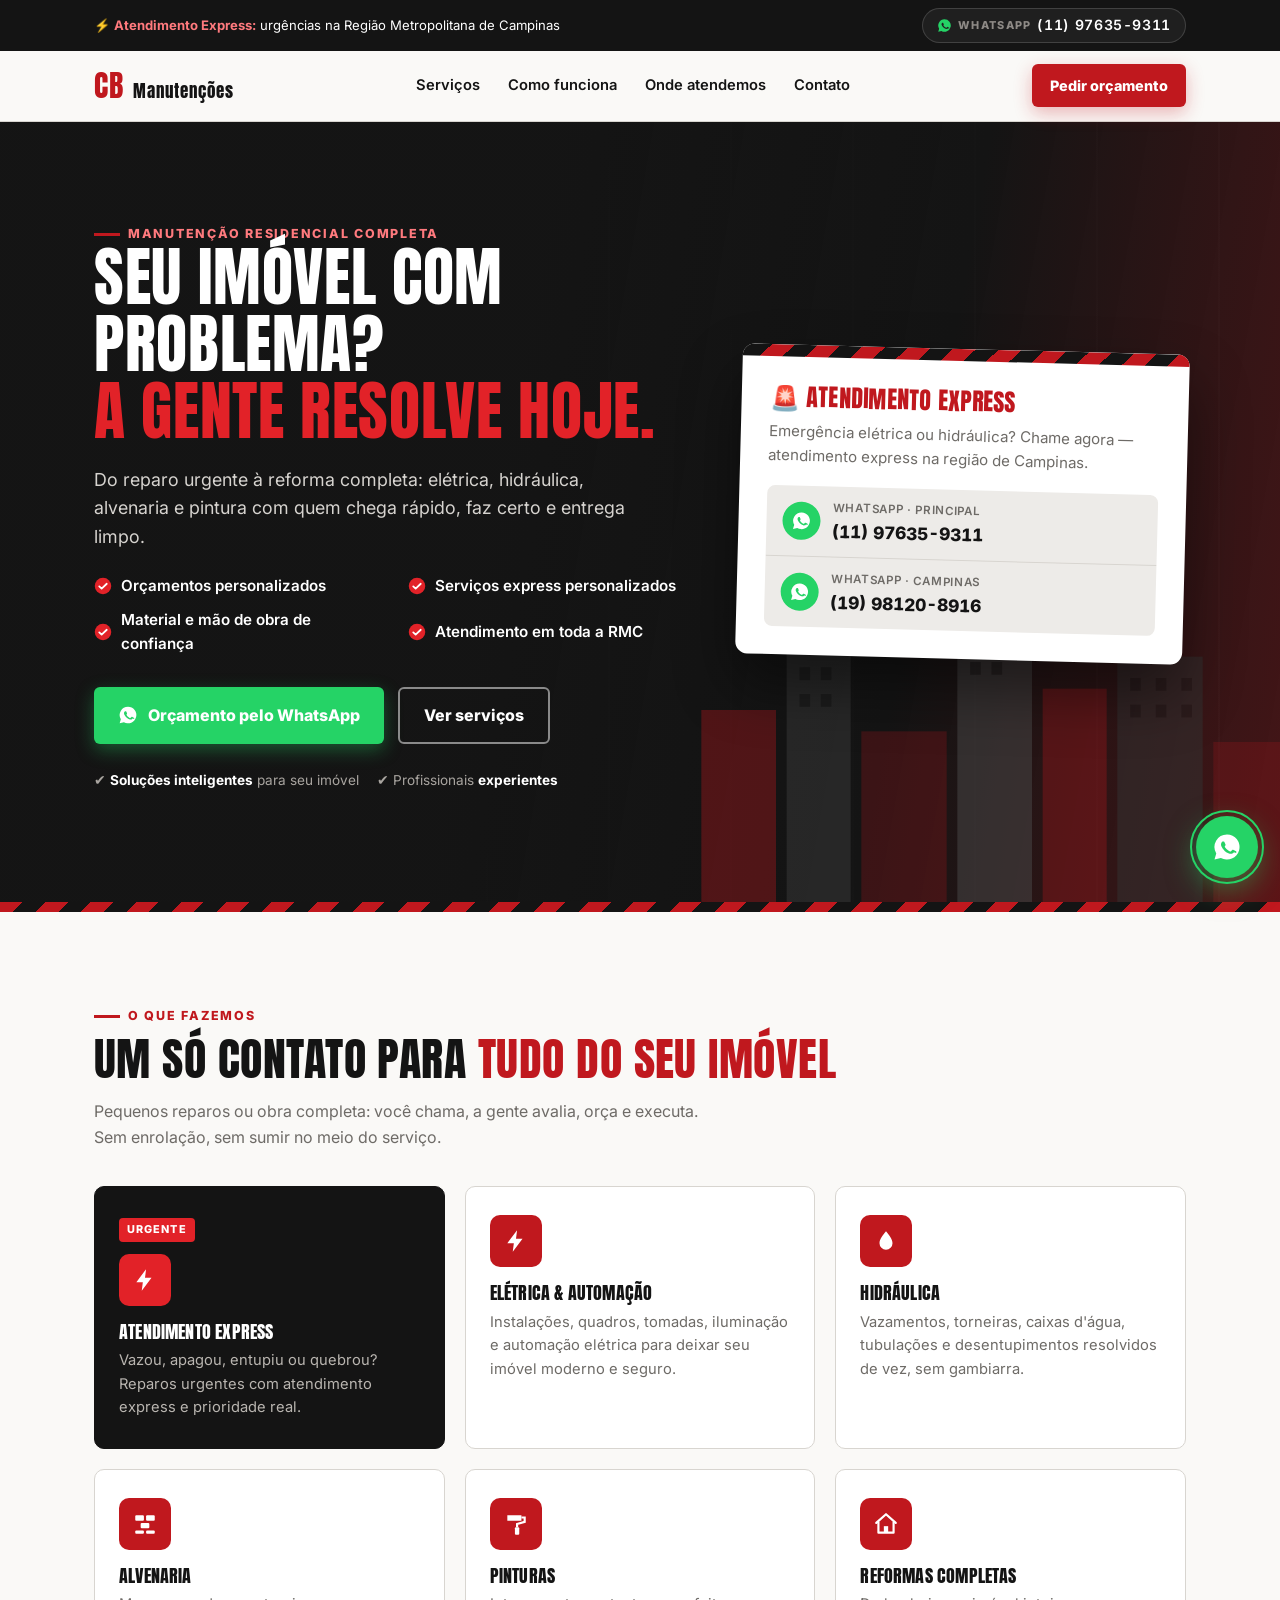
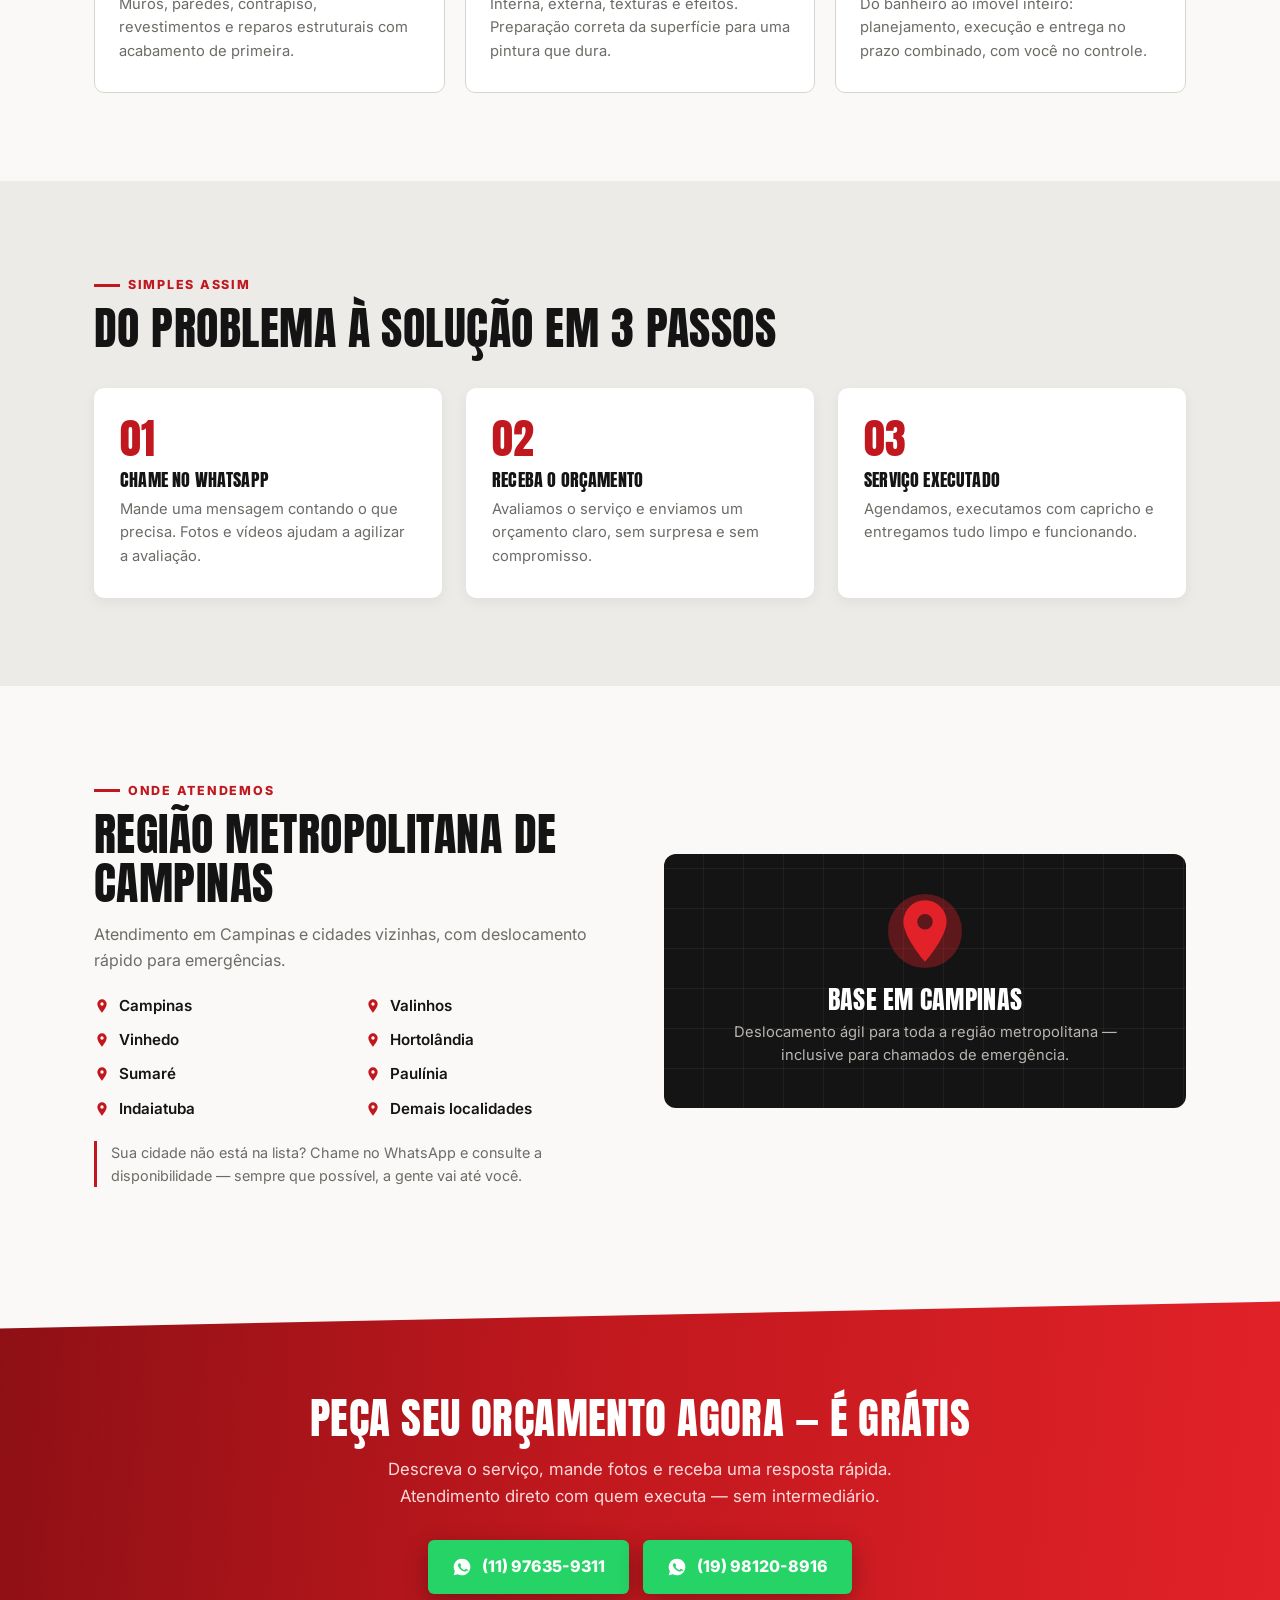
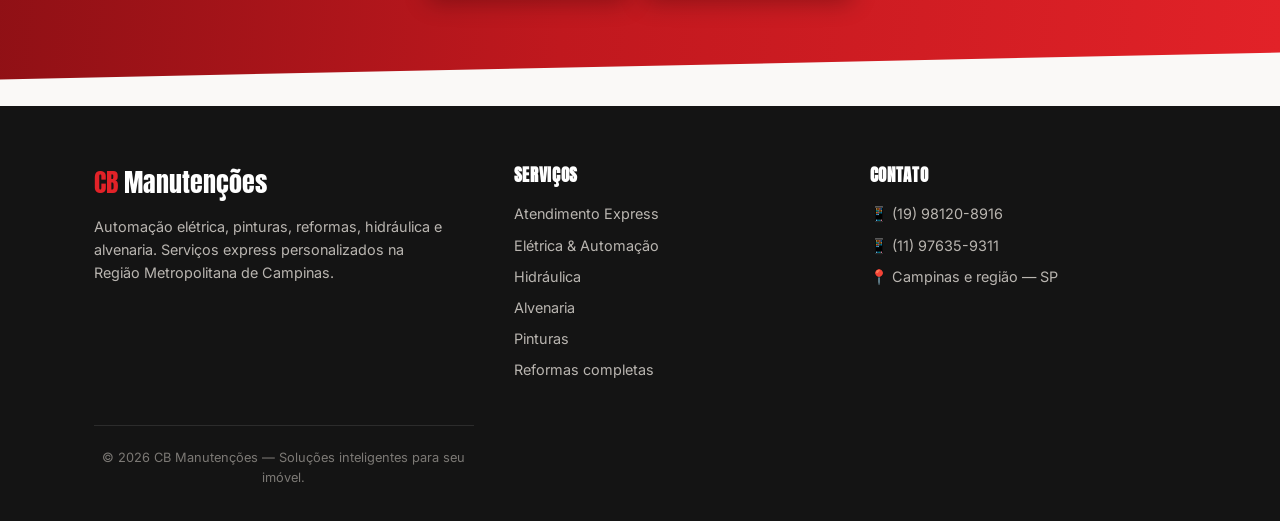
==== commit a575c00c: "28JUL26 - CB Manutenções - Generaliza copy e reorganiza contatos - Corrige dígitos fullwidth Unicode" ====
--- a/index.html
+++ b/index.html
@@ -3,8 +3,8 @@
 <head>
 <meta charset="UTF-8">
 <meta name="viewport" content="width=device-width, initial-scale=1.0">
-<title>CB Manutenções — Reformas, Elétrica, Hidráulica e SOS do Lar | Campinas e Região</title>
-<meta name="description" content="Manutenção residencial completa na Região Metropolitana de Campinas: SOS do lar, reformas, automação elétrica, hidráulica, alvenaria e pinturas. Orçamento rápido pelo WhatsApp.">
+<title>CB Manutenções — Reformas, Elétrica, Hidráulica e Atendimento Express | Campinas e Região</title>
+<meta name="description" content="Manutenção residencial completa na Região Metropolitana de Campinas: atendimento express, reformas, automação elétrica, hidráulica, alvenaria e pinturas. Orçamento rápido pelo WhatsApp.">
 <link rel="preconnect" href="https://fonts.googleapis.com">
 <link rel="preconnect" href="https://fonts.gstatic.com" crossorigin>
 <link href="https://fonts.googleapis.com/css2?family=Anton&family=Inter:wght@400;500;600;700;800&display=swap" rel="stylesheet">
@@ -54,6 +54,13 @@
 .topbar strong{color:#FF7A7E}
 .topbar a{font-weight:700;display:inline-flex;align-items:center;gap:6px}
 .topbar a:hover{color:#FF7A7E}
+.topbar-phone{gap:9px;padding:5px 14px;border-radius:999px;border:1px solid rgba(255,255,255,.15);background:rgba(255,255,255,.05);transition:background .2s,border-color .2s}
+.topbar-phone:hover{color:#fff;background:rgba(37,214,102,.14);border-color:var(--wa)}
+.topbar-phone svg{flex:none;color:var(--wa)}
+.topbar-phone .label{font-size:.68rem;font-weight:800;letter-spacing:.12em;text-transform:uppercase;color:#8E8A86;transition:color .2s}
+.topbar-phone:hover .label{color:var(--wa)}
+.topbar-phone .num{font-size:.88rem;font-weight:600;letter-spacing:.045em;font-variant-numeric:tabular-nums;font-feature-settings:"tnum" 1}
+@media(max-width:560px){.topbar-phone .label{display:none}.topbar-phone{padding:5px 12px}}
 
 /* ===== Header ===== */
 header.site{position:sticky;top:0;z-index:50;background:rgba(250,249,247,.94);backdrop-filter:blur(8px);border-bottom:1px solid var(--concrete-dark)}
@@ -93,19 +100,20 @@
 .hero .ctas{display:flex;gap:14px;flex-wrap:wrap}
 .hero .trust{margin-top:26px;font-size:.85rem;color:#A9A5A0;display:flex;gap:18px;flex-wrap:wrap}
 .hero .trust b{color:#fff}
-.sos-card{position:relative;background:#fff;color:var(--ink);border-radius:12px;padding:0;overflow:hidden;box-shadow:0 30px 60px rgba(0,0,0,.45);transform:rotate(1.5deg)}
-.sos-card .tape{height:12px;background:repeating-linear-gradient(-45deg,var(--red) 0 16px,var(--ink) 16px 32px)}
-.sos-card .in{padding:28px}
-.sos-card h3{font-size:1.5rem;color:var(--red)}
-.sos-card p{font-size:.94rem;color:var(--grey);margin:10px 0 18px}
-.sos-card .phones{display:grid;gap:10px}
-.phone-line{display:flex;align-items:center;gap:12px;background:var(--concrete);border-radius:8px;padding:12px 16px;font-weight:800;font-size:1.08rem;transition:background .2s,transform .15s}
-.phone-line:hover{background:#E2F7EA;transform:translateX(4px)}
-.phone-line small{display:block;font-weight:600;font-size:.72rem;color:var(--grey);letter-spacing:.06em;text-transform:uppercase}
+.urgent-card{position:relative;background:#fff;color:var(--ink);border-radius:12px;padding:0;overflow:hidden;box-shadow:0 30px 60px rgba(0,0,0,.45);transform:rotate(1.5deg)}
+.urgent-card .tape{height:12px;background:repeating-linear-gradient(-45deg,var(--red) 0 16px,var(--ink) 16px 32px)}
+.urgent-card .in{padding:28px}
+.urgent-card h3{font-size:1.5rem;color:var(--red)}
+.urgent-card p{font-size:.94rem;color:var(--grey);margin:10px 0 18px}
+.urgent-card .phones{display:grid;gap:0;background:var(--concrete);border-radius:8px;overflow:hidden}
+.phone-line{display:flex;align-items:center;gap:12px;padding:12px 16px;font-weight:800;font-size:1.08rem;font-variant-numeric:tabular-nums;transition:background .2s}
+.phone-line+.phone-line{border-top:1px solid var(--concrete-dark)}
+.phone-line:hover{background:#E2F7EA}
+.phone-line small{display:block;font-weight:600;font-size:.72rem;color:var(--grey);letter-spacing:.06em;text-transform:uppercase;font-variant-numeric:normal}
 .wa-badge{width:38px;height:38px;border-radius:50%;background:var(--wa);display:flex;align-items:center;justify-content:center;flex:none}
 @media(max-width:900px){
   .hero .wrap{grid-template-columns:1fr;padding:64px 24px 80px}
-  .sos-card{transform:none;max-width:460px}
+  .urgent-card{transform:none;max-width:460px}
   .hero .checks{grid-template-columns:1fr}
 }
 
@@ -181,10 +189,11 @@
 <!-- Topbar -->
 <div class="topbar">
   <div class="wrap">
-    <div>⚡ <strong>SOS do Lar:</strong> atendimento express na Região Metropolitana de Campinas</div>
-    <a href="https://wa.me/5519981208916?text=Ol%C3%A1!%20Vim%20pelo%20site%20e%20quero%20um%20or%C3%A7amento." target="_blank" rel="noopener">
-      <svg width="15" height="15" viewBox="0 0 24 24" fill="currentColor"><path d="M12 2a10 10 0 0 0-8.6 15.1L2 22l5.1-1.3A10 10 0 1 0 12 2Zm5.5 14.2c-.2.6-1.2 1.2-1.7 1.2-.4.1-1 .1-1.6-.1-.4-.1-.9-.3-1.5-.6-2.6-1.1-4.3-3.8-4.4-4-.1-.2-1.1-1.4-1.1-2.7s.7-1.9.9-2.2c.2-.3.5-.3.7-.3h.5c.2 0 .4 0 .6.4l.9 2.1c.1.2.1.4 0 .6l-.4.6c-.1.2-.3.4-.1.7.2.3.8 1.3 1.7 2.1 1.2 1.1 2.2 1.4 2.5 1.5.3.1.5.1.7-.1l1-1.1c.2-.2.4-.2.7-.1l2 1c.3.1.5.2.5.4.1.1.1.6-.1 1.2Z"/></svg>
-      (19) 98120-8916
+    <div>⚡ <strong>Atendimento Express:</strong> urgências na Região Metropolitana de Campinas</div>
+    <a class="topbar-phone" href="https://wa.me/5511976359311?text=Ol%C3%A1!%20Vim%20pelo%20site%20e%20quero%20um%20or%C3%A7amento." target="_blank" rel="noopener">
+      <svg width="15" height="15" viewBox="0 0 24 24" fill="currentColor" aria-hidden="true"><path d="M12 2a10 10 0 0 0-8.6 15.1L2 22l5.1-1.3A10 10 0 1 0 12 2Zm5.5 14.2c-.2.6-1.2 1.2-1.7 1.2-.4.1-1 .1-1.6-.1-.4-.1-.9-.3-1.5-.6-2.6-1.1-4.3-3.8-4.4-4-.1-.2-1.1-1.4-1.1-2.7s.7-1.9.9-2.2c.2-.3.5-.3.7-.3h.5c.2 0 .4 0 .6.4l.9 2.1c.1.2.1.4 0 .6l-.4.6c-.1.2-.3.4-.1.7.2.3.8 1.3 1.7 2.1 1.2 1.1 2.2 1.4 2.5 1.5.3.1.5.1.7-.1l1-1.1c.2-.2.4-.2.7-.1l2 1c.3.1.5.2.5.4.1.1.1.6-.1 1.2Z"/></svg>
+      <span class="label">WhatsApp</span>
+      <span class="num">(11)&nbsp;97635-9311</span>
     </a>
   </div>
 </div>
@@ -227,16 +236,16 @@
   <div class="wrap">
     <div class="reveal">
       <span class="eyebrow" style="color:#FF7A7E">Manutenção residencial completa</span>
-      <h1>Sua casa com problema?<br><span class="red">A gente resolve hoje.</span></h1>
+      <h1>Seu imóvel com problema?<br><span class="red">A gente resolve hoje.</span></h1>
       <p class="lead">Do reparo urgente à reforma completa: elétrica, hidráulica, alvenaria e pintura com quem chega rápido, faz certo e entrega limpo.</p>
       <div class="checks">
-        <span><svg width="18" height="18" viewBox="0 0 24 24" fill="none"><circle cx="12" cy="12" r="11" fill="#E22228"/><path d="M7 12.5l3.2 3L17 9" stroke="#fff" stroke-width="2.4" stroke-linecap="round" stroke-linejoin="round"/></svg> Orçamento sem compromisso</span>
+        <span><svg width="18" height="18" viewBox="0 0 24 24" fill="none"><circle cx="12" cy="12" r="11" fill="#E22228"/><path d="M7 12.5l3.2 3L17 9" stroke="#fff" stroke-width="2.4" stroke-linecap="round" stroke-linejoin="round"/></svg> Orçamentos personalizados</span>
         <span><svg width="18" height="18" viewBox="0 0 24 24" fill="none"><circle cx="12" cy="12" r="11" fill="#E22228"/><path d="M7 12.5l3.2 3L17 9" stroke="#fff" stroke-width="2.4" stroke-linecap="round" stroke-linejoin="round"/></svg> Serviços express personalizados</span>
         <span><svg width="18" height="18" viewBox="0 0 24 24" fill="none"><circle cx="12" cy="12" r="11" fill="#E22228"/><path d="M7 12.5l3.2 3L17 9" stroke="#fff" stroke-width="2.4" stroke-linecap="round" stroke-linejoin="round"/></svg> Material e mão de obra de confiança</span>
         <span><svg width="18" height="18" viewBox="0 0 24 24" fill="none"><circle cx="12" cy="12" r="11" fill="#E22228"/><path d="M7 12.5l3.2 3L17 9" stroke="#fff" stroke-width="2.4" stroke-linecap="round" stroke-linejoin="round"/></svg> Atendimento em toda a RMC</span>
       </div>
       <div class="ctas">
-        <a class="btn btn-wa" href="https://wa.me/5519981208916?text=Ol%C3%A1!%20Preciso%20de%20um%20servi%C3%A7o%20na%20minha%20casa.%20Pode%20me%20passar%20um%20or%C3%A7amento%3F" target="_blank" rel="noopener">
+        <a class="btn btn-wa" href="https://wa.me/5519981208916?text=Ol%C3%A1!%20Preciso%20de%20um%20servi%C3%A7o%20no%20meu%20im%C3%B3vel.%20Pode%20me%20passar%20um%20or%C3%A7amento%3F" target="_blank" rel="noopener">
           <svg width="20" height="20" viewBox="0 0 24 24" fill="currentColor"><path d="M12 2a10 10 0 0 0-8.6 15.1L2 22l5.1-1.3A10 10 0 1 0 12 2Zm5.5 14.2c-.2.6-1.2 1.2-1.7 1.2-.4.1-1 .1-1.6-.1-.4-.1-.9-.3-1.5-.6-2.6-1.1-4.3-3.8-4.4-4-.1-.2-1.1-1.4-1.1-2.7s.7-1.9.9-2.2c.2-.3.5-.3.7-.3h.5c.2 0 .4 0 .6.4l.9 2.1c.1.2.1.4 0 .6l-.4.6c-.1.2-.3.4-.1.7.2.3.8 1.3 1.7 2.1 1.2 1.1 2.2 1.4 2.5 1.5.3.1.5.1.7-.1l1-1.1c.2-.2.4-.2.7-.1l2 1c.3.1.5.2.5.4.1.1.1.6-.1 1.2Z"/></svg>
           Orçamento pelo WhatsApp
         </a>
@@ -248,19 +257,19 @@
       </div>
     </div>
     <div class="reveal">
-      <div class="sos-card">
+      <div class="urgent-card">
         <div class="tape"></div>
         <div class="in">
-          <h3>🚨 SOS do Lar</h3>
+          <h3>🚨 Atendimento Express</h3>
           <p>Emergência elétrica ou hidráulica? Chame agora — atendimento express na região de Campinas.</p>
           <div class="phones">
-            <a class="phone-line" href="https://wa.me/5519981208916?text=%F0%9F%9A%A8%20SOS!%20Preciso%20de%20atendimento%20urgente." target="_blank" rel="noopener">
+            <a class="phone-line" href="https://wa.me/5511976359311?text=%F0%9F%9A%A8%20Preciso%20de%20atendimento%20urgente." target="_blank" rel="noopener">
               <span class="wa-badge"><svg width="20" height="20" viewBox="0 0 24 24" fill="#fff"><path d="M12 2a10 10 0 0 0-8.6 15.1L2 22l5.1-1.3A10 10 0 1 0 12 2Zm5.5 14.2c-.2.6-1.2 1.2-1.7 1.2-.4.1-1 .1-1.6-.1-.4-.1-.9-.3-1.5-.6-2.6-1.1-4.3-3.8-4.4-4-.1-.2-1.1-1.4-1.1-2.7s.7-1.9.9-2.2c.2-.3.5-.3.7-.3h.5c.2 0 .4 0 .6.4l.9 2.1c.1.2.1.4 0 .6l-.4.6c-.1.2-.3.4-.1.7.2.3.8 1.3 1.7 2.1 1.2 1.1 2.2 1.4 2.5 1.5.3.1.5.1.7-.1l1-1.1c.2-.2.4-.2.7-.1l2 1c.3.1.5.2.5.4.1.1.1.6-.1 1.2Z"/></svg></span>
-              <span><small>WhatsApp · Campinas</small>(19) 98120-8916</span>
+              <span><small>WhatsApp · Principal</small>(11)&nbsp;97635-9311</span>
             </a>
-            <a class="phone-line" href="https://wa.me/5511976359311?text=%F0%9F%9A%A8%20SOS!%20Preciso%20de%20atendimento%20urgente." target="_blank" rel="noopener">
+            <a class="phone-line" href="https://wa.me/5519981208916?text=%F0%9F%9A%A8%20Preciso%20de%20atendimento%20urgente." target="_blank" rel="noopener">
               <span class="wa-badge"><svg width="20" height="20" viewBox="0 0 24 24" fill="#fff"><path d="M12 2a10 10 0 0 0-8.6 15.1L2 22l5.1-1.3A10 10 0 1 0 12 2Zm5.5 14.2c-.2.6-1.2 1.2-1.7 1.2-.4.1-1 .1-1.6-.1-.4-.1-.9-.3-1.5-.6-2.6-1.1-4.3-3.8-4.4-4-.1-.2-1.1-1.4-1.1-2.7s.7-1.9.9-2.2c.2-.3.5-.3.7-.3h.5c.2 0 .4 0 .6.4l.9 2.1c.1.2.1.4 0 .6l-.4.6c-.1.2-.3.4-.1.7.2.3.8 1.3 1.7 2.1 1.2 1.1 2.2 1.4 2.5 1.5.3.1.5.1.7-.1l1-1.1c.2-.2.4-.2.7-.1l2 1c.3.1.5.2.5.4.1.1.1.6-.1 1.2Z"/></svg></span>
-              <span><small>WhatsApp · alternativo</small>(11) 97635-9311</span>
+              <span><small>WhatsApp · Campinas</small>(19)&nbsp;98120-8916</span>
             </a>
           </div>
         </div>
@@ -275,20 +284,20 @@
   <div class="wrap">
     <div class="reveal">
       <span class="eyebrow">O que fazemos</span>
-      <h2>Um só contato para <span style="color:var(--red)">tudo da sua casa</span></h2>
+      <h2>Um só contato para <span style="color:var(--red)">tudo do seu imóvel</span></h2>
       <p style="max-width:40rem;color:var(--grey)">Pequenos reparos ou obra completa: você chama, a gente avalia, orça e executa. Sem enrolação, sem sumir no meio do serviço.</p>
     </div>
     <div class="svc-grid">
       <div class="svc dark reveal">
-        <span class="tag">Express</span>
+        <span class="tag">Urgente</span>
         <div class="ico"><svg width="26" height="26" viewBox="0 0 24 24" fill="none"><path d="M13 2 4 14h6l-1 8 9-12h-6l1-8Z" fill="#fff"/></svg></div>
-        <h3>SOS do Lar</h3>
+        <h3>Atendimento Express</h3>
         <p>Vazou, apagou, entupiu ou quebrou? Reparos urgentes com atendimento express e prioridade real.</p>
       </div>
       <div class="svc reveal">
         <div class="ico"><svg width="26" height="26" viewBox="0 0 24 24" fill="none"><path d="M13 2 4 14h6l-1 8 9-12h-6l1-8Z" fill="#fff"/></svg></div>
         <h3>Elétrica &amp; Automação</h3>
-        <p>Instalações, quadros, tomadas, iluminação e automação elétrica para deixar sua casa moderna e segura.</p>
+        <p>Instalações, quadros, tomadas, iluminação e automação elétrica para deixar seu imóvel moderno e seguro.</p>
       </div>
       <div class="svc reveal">
         <div class="ico"><svg width="26" height="26" viewBox="0 0 24 24" fill="none"><path d="M12 3c-3 4-6 7.2-6 11a6 6 0 0 0 12 0c0-3.8-3-7-6-11Z" fill="#fff"/></svg></div>
@@ -308,7 +317,7 @@
       <div class="svc reveal">
         <div class="ico"><svg width="26" height="26" viewBox="0 0 24 24" fill="none"><path d="M3 11 12 3l9 8" stroke="#fff" stroke-width="2" stroke-linecap="round" stroke-linejoin="round"/><path d="M5 10v10h14V10" stroke="#fff" stroke-width="2" stroke-linejoin="round"/><rect x="10" y="14" width="4" height="6" fill="#fff"/></svg></div>
         <h3>Reformas Completas</h3>
-        <p>Do banheiro à casa inteira: planejamento, execução e entrega no prazo combinado, com você no controle.</p>
+        <p>Do banheiro ao imóvel inteiro: planejamento, execução e entrega no prazo combinado, com você no controle.</p>
       </div>
     </div>
   </div>
@@ -356,7 +365,7 @@
         <li><svg width="16" height="16" viewBox="0 0 24 24" fill="var(--red)"><path d="M12 2a7 7 0 0 0-7 7c0 5 7 13 7 13s7-8 7-13a7 7 0 0 0-7-7Zm0 9.5A2.5 2.5 0 1 1 12 6.5a2.5 2.5 0 0 1 0 5Z"/></svg>Sumaré</li>
         <li><svg width="16" height="16" viewBox="0 0 24 24" fill="var(--red)"><path d="M12 2a7 7 0 0 0-7 7c0 5 7 13 7 13s7-8 7-13a7 7 0 0 0-7-7Zm0 9.5A2.5 2.5 0 1 1 12 6.5a2.5 2.5 0 0 1 0 5Z"/></svg>Paulínia</li>
         <li><svg width="16" height="16" viewBox="0 0 24 24" fill="var(--red)"><path d="M12 2a7 7 0 0 0-7 7c0 5 7 13 7 13s7-8 7-13a7 7 0 0 0-7-7Zm0 9.5A2.5 2.5 0 1 1 12 6.5a2.5 2.5 0 0 1 0 5Z"/></svg>Indaiatuba</li>
-        <li><svg width="16" height="16" viewBox="0 0 24 24" fill="var(--red)"><path d="M12 2a7 7 0 0 0-7 7c0 5 7 13 7 13s7-8 7-13a7 7 0 0 0-7-7Zm0 9.5A2.5 2.5 0 1 1 12 6.5a2.5 2.5 0 0 1 0 5Z"/></svg>Americana</li>
+        <li><svg width="16" height="16" viewBox="0 0 24 24" fill="var(--red)"><path d="M12 2a7 7 0 0 0-7 7c0 5 7 13 7 13s7-8 7-13a7 7 0 0 0-7-7Zm0 9.5A2.5 2.5 0 1 1 12 6.5a2.5 2.5 0 0 1 0 5Z"/></svg>Demais localidades</li>
       </ul>
       <p class="note">Sua cidade não está na lista? Chame no WhatsApp e consulte a disponibilidade — sempre que possível, a gente vai até você.</p>
     </div>
@@ -380,11 +389,14 @@
       <h2>Peça seu orçamento agora — é grátis</h2>
       <p>Descreva o serviço, mande fotos e receba uma resposta rápida. Atendimento direto com quem executa — sem intermediário.</p>
       <div class="ctas">
+        <a class="btn btn-wa" href="https://wa.me/5511976359311?text=Ol%C3%A1!%20Quero%20um%20or%C3%A7amento%20com%20a%20CB%20Manuten%C3%A7%C3%B5es." target="_blank" rel="noopener">
+          <svg width="20" height="20" viewBox="0 0 24 24" fill="currentColor" aria-hidden="true"><path d="M12 2a10 10 0 0 0-8.6 15.1L2 22l5.1-1.3A10 10 0 1 0 12 2Zm5.5 14.2c-.2.6-1.2 1.2-1.7 1.2-.4.1-1 .1-1.6-.1-.4-.1-.9-.3-1.5-.6-2.6-1.1-4.3-3.8-4.4-4-.1-.2-1.1-1.4-1.1-2.7s.7-1.9.9-2.2c.2-.3.5-.3.7-.3h.5c.2 0 .4 0 .6.4l.9 2.1c.1.2.1.4 0 .6l-.4.6c-.1.2-.3.4-.1.7.2.3.8 1.3 1.7 2.1 1.2 1.1 2.2 1.4 2.5 1.5.3.1.5.1.7-.1l1-1.1c.2-.2.4-.2.7-.1l2 1c.3.1.5.2.5.4.1.1.1.6-.1 1.2Z"/></svg>
+          (11)&nbsp;97635-9311
+        </a>
         <a class="btn btn-wa" href="https://wa.me/5519981208916?text=Ol%C3%A1!%20Quero%20um%20or%C3%A7amento%20com%20a%20CB%20Manuten%C3%A7%C3%B5es." target="_blank" rel="noopener">
-          <svg width="20" height="20" viewBox="0 0 24 24" fill="currentColor"><path d="M12 2a10 10 0 0 0-8.6 15.1L2 22l5.1-1.3A10 10 0 1 0 12 2Zm5.5 14.2c-.2.6-1.2 1.2-1.7 1.2-.4.1-1 .1-1.6-.1-.4-.1-.9-.3-1.5-.6-2.6-1.1-4.3-3.8-4.4-4-.1-.2-1.1-1.4-1.1-2.7s.7-1.9.9-2.2c.2-.3.5-.3.7-.3h.5c.2 0 .4 0 .6.4l.9 2.1c.1.2.1.4 0 .6l-.4.6c-.1.2-.3.4-.1.7.2.3.8 1.3 1.7 2.1 1.2 1.1 2.2 1.4 2.5 1.5.3.1.5.1.7-.1l1-1.1c.2-.2.4-.2.7-.1l2 1c.3.1.5.2.5.4.1.1.1.6-.1 1.2Z"/></svg>
-          (19) 98120-8916
+          <svg width="20" height="20" viewBox="0 0 24 24" fill="currentColor" aria-hidden="true"><path d="M12 2a10 10 0 0 0-8.6 15.1L2 22l5.1-1.3A10 10 0 1 0 12 2Zm5.5 14.2c-.2.6-1.2 1.2-1.7 1.2-.4.1-1 .1-1.6-.1-.4-.1-.9-.3-1.5-.6-2.6-1.1-4.3-3.8-4.4-4-.1-.2-1.1-1.4-1.1-2.7s.7-1.9.9-2.2c.2-.3.5-.3.7-.3h.5c.2 0 .4 0 .6.4l.9 2.1c.1.2.1.4 0 .6l-.4.6c-.1.2-.3.4-.1.7.2.3.8 1.3 1.7 2.1 1.2 1.1 2.2 1.4 2.5 1.5.3.1.5.1.7-.1l1-1.1c.2-.2.4-.2.7-.1l2 1c.3.1.5.2.5.4.1.1.1.6-.1 1.2Z"/></svg>
+          (19)&nbsp;98120-8916
         </a>
-        <a class="btn btn-ghost" href="https://wa.me/5511976359311?text=Ol%C3%A1!%20Quero%20um%20or%C3%A7amento%20com%20a%20CB%20Manuten%C3%A7%C3%B5es." target="_blank" rel="noopener">(11) 97635-9311</a>
       </div>
     </div>
   </div>
@@ -400,7 +412,7 @@
     <div>
       <h4>Serviços</h4>
       <ul>
-        <li><a href="#servicos">SOS do Lar</a></li>
+        <li><a href="#servicos">Atendimento Express</a></li>
         <li><a href="#servicos">Elétrica &amp; Automação</a></li>
         <li><a href="#servicos">Hidráulica</a></li>
         <li><a href="#servicos">Alvenaria</a></li>
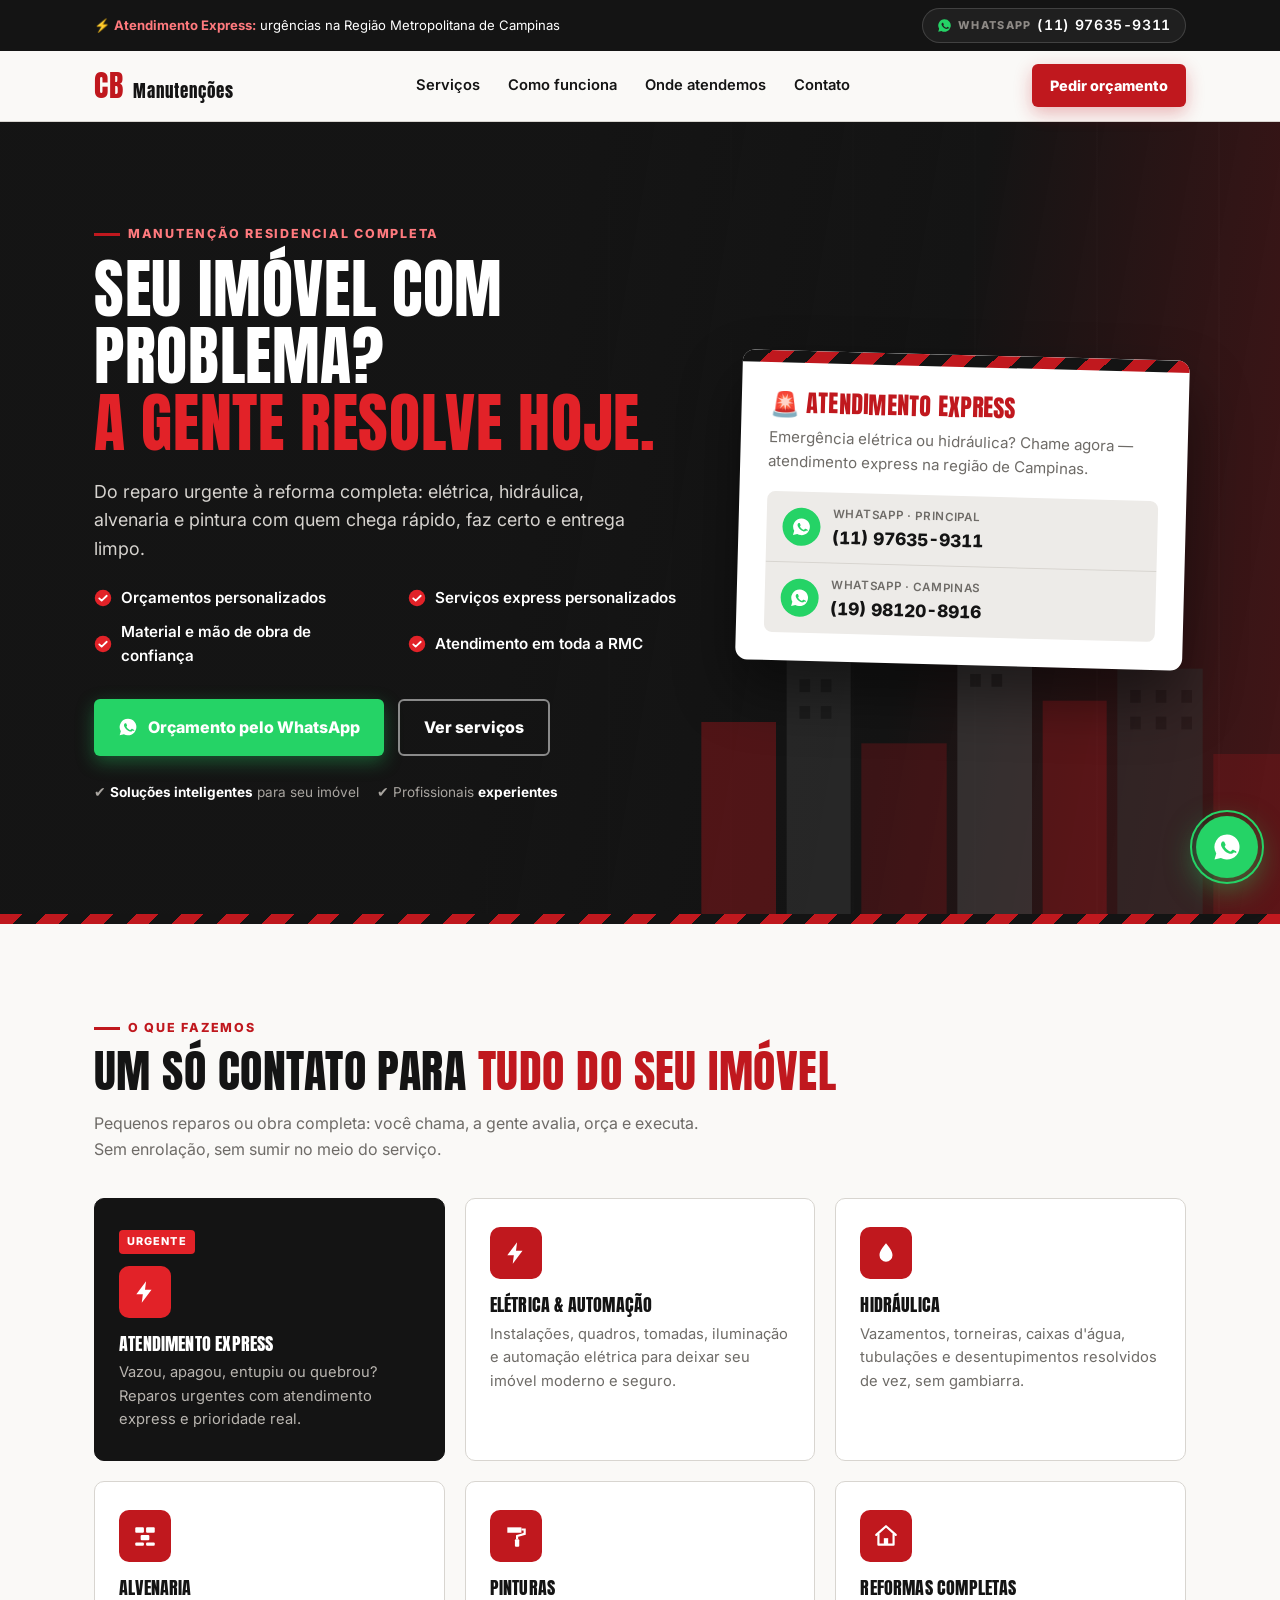
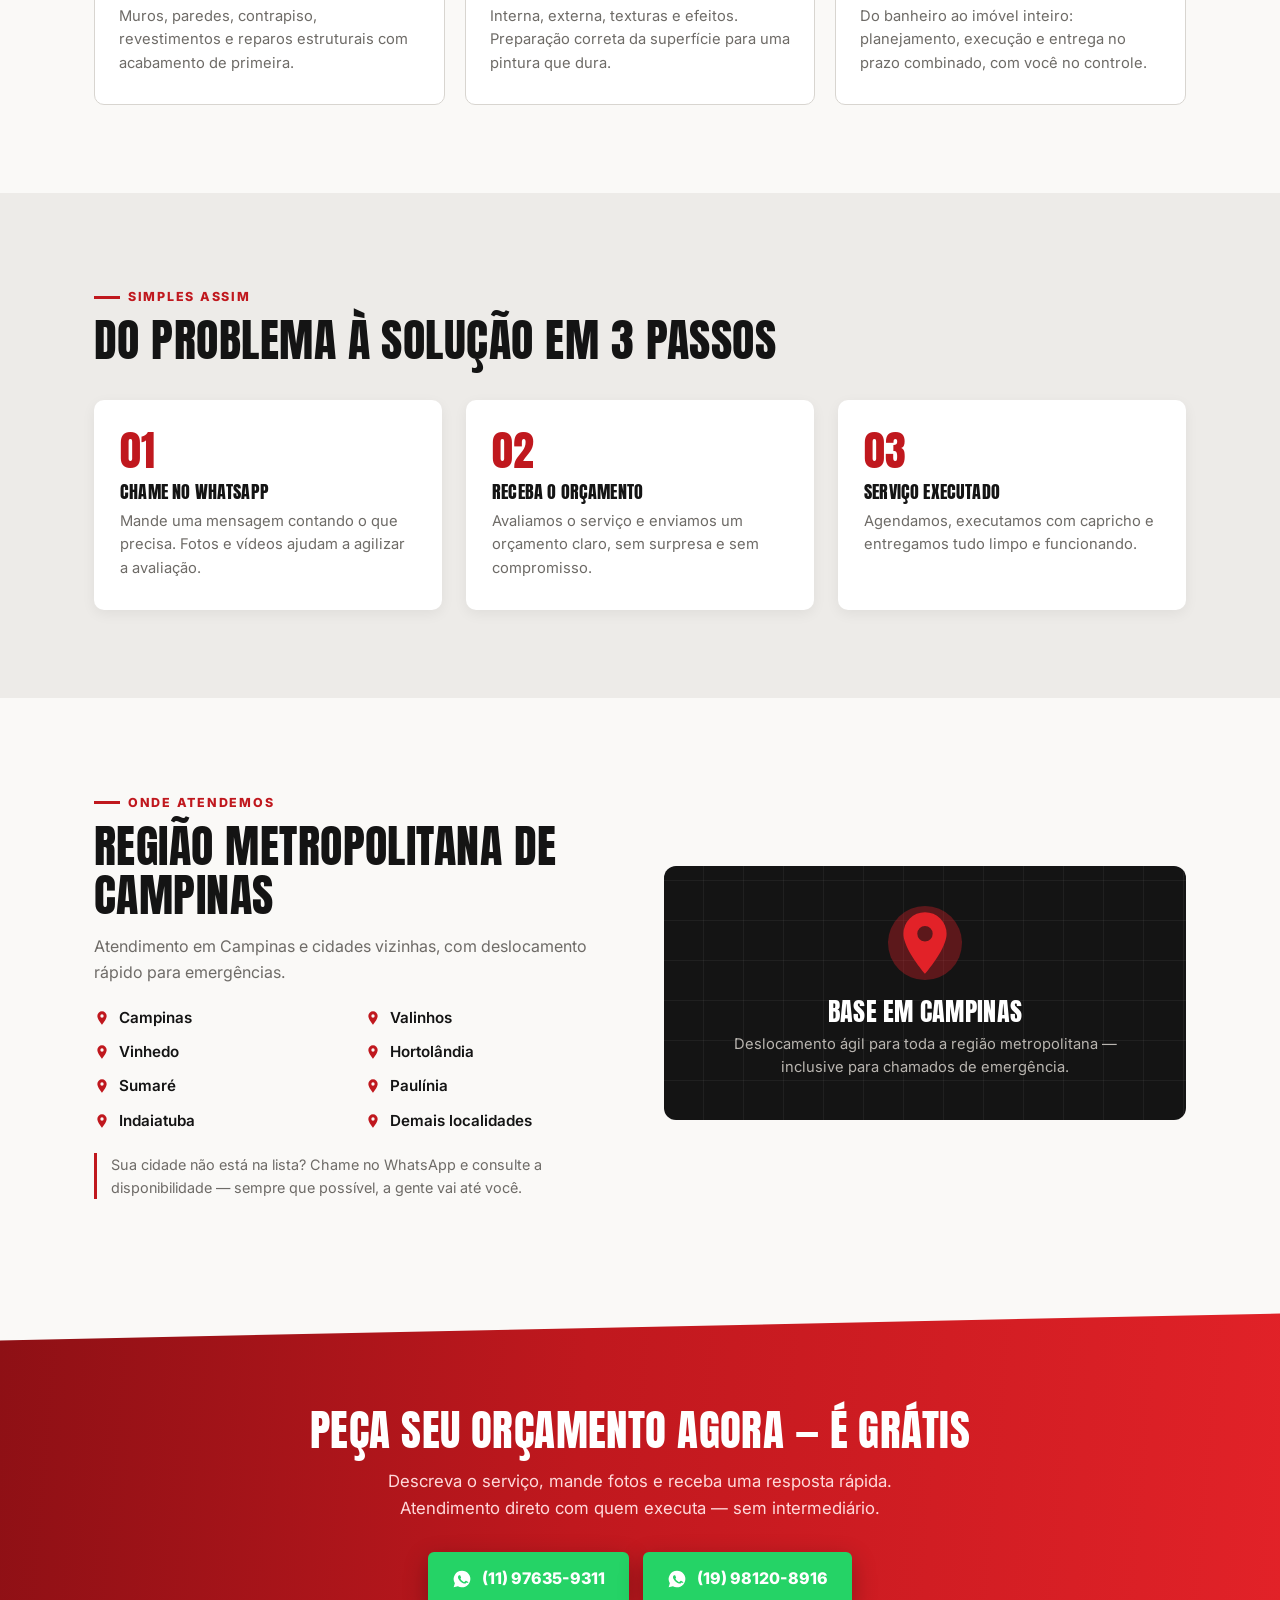
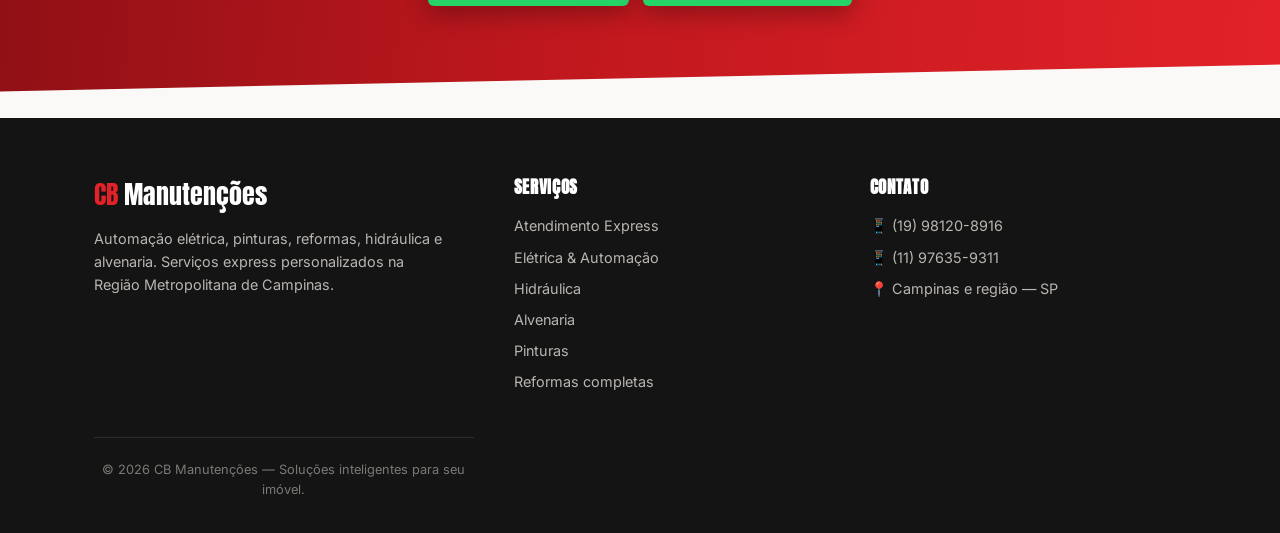
==== commit a44d1ca1: "fix: atualiza links do WhatsApp para DDD 11 e ajusta espaçamento do eyebrow" ====
--- a/index.html
+++ b/index.html
@@ -210,7 +210,9 @@
       <a href="#regiao">Onde atendemos</a>
       <a href="#contato">Contato</a>
     </nav>
-    <a class="btn btn-red" href="https://wa.me/5519981208916?text=Ol%C3%A1!%20Quero%20um%20or%C3%A7amento%20com%20a%20CB%20Manuten%C3%A7%C3%B5es." target="_blank" rel="noopener">Pedir orçamento</a>
+    <a class="btn btn-red"
+      href="https://wa.me/5511976359311?text=Ol%C3%A1!%20Quero%20um%20or%C3%A7amento%20com%20a%20CB%20Manuten%C3%A7%C3%B5es."
+      target="_blank" rel="noopener">Pedir orçamento</a>
   </div>
 </header>
 
@@ -235,7 +237,7 @@
   </svg>
   <div class="wrap">
     <div class="reveal">
-      <span class="eyebrow" style="color:#FF7A7E">Manutenção residencial completa</span>
+      <span class="eyebrow" style="color:#FF7A7E; margin-bottom: 12px">Manutenção residencial completa</span>
       <h1>Seu imóvel com problema?<br><span class="red">A gente resolve hoje.</span></h1>
       <p class="lead">Do reparo urgente à reforma completa: elétrica, hidráulica, alvenaria e pintura com quem chega rápido, faz certo e entrega limpo.</p>
       <div class="checks">
@@ -245,7 +247,9 @@
         <span><svg width="18" height="18" viewBox="0 0 24 24" fill="none"><circle cx="12" cy="12" r="11" fill="#E22228"/><path d="M7 12.5l3.2 3L17 9" stroke="#fff" stroke-width="2.4" stroke-linecap="round" stroke-linejoin="round"/></svg> Atendimento em toda a RMC</span>
       </div>
       <div class="ctas">
-        <a class="btn btn-wa" href="https://wa.me/5519981208916?text=Ol%C3%A1!%20Preciso%20de%20um%20servi%C3%A7o%20no%20meu%20im%C3%B3vel.%20Pode%20me%20passar%20um%20or%C3%A7amento%3F" target="_blank" rel="noopener">
+        <a class="btn btn-wa"
+          href="https://wa.me/5511976359311?text=Ol%C3%A1!%20Preciso%20de%20um%20servi%C3%A7o%20no%20meu%20im%C3%B3vel.%20Pode%20me%20passar%20um%20or%C3%A7amento%3F"
+          target="_blank" rel="noopener">
           <svg width="20" height="20" viewBox="0 0 24 24" fill="currentColor"><path d="M12 2a10 10 0 0 0-8.6 15.1L2 22l5.1-1.3A10 10 0 1 0 12 2Zm5.5 14.2c-.2.6-1.2 1.2-1.7 1.2-.4.1-1 .1-1.6-.1-.4-.1-.9-.3-1.5-.6-2.6-1.1-4.3-3.8-4.4-4-.1-.2-1.1-1.4-1.1-2.7s.7-1.9.9-2.2c.2-.3.5-.3.7-.3h.5c.2 0 .4 0 .6.4l.9 2.1c.1.2.1.4 0 .6l-.4.6c-.1.2-.3.4-.1.7.2.3.8 1.3 1.7 2.1 1.2 1.1 2.2 1.4 2.5 1.5.3.1.5.1.7-.1l1-1.1c.2-.2.4-.2.7-.1l2 1c.3.1.5.2.5.4.1.1.1.6-.1 1.2Z"/></svg>
           Orçamento pelo WhatsApp
         </a>
@@ -433,7 +437,8 @@
 </footer>
 
 <!-- Floating WhatsApp -->
-<a class="fab" href="https://wa.me/5519981208916?text=Ol%C3%A1!%20Vim%20pelo%20site%20da%20CB%20Manuten%C3%A7%C3%B5es." target="_blank" rel="noopener" aria-label="Falar no WhatsApp">
+<a class="fab" href="https://wa.me/5511976359311?text=Ol%C3%A1!%20Vim%20pelo%20site%20da%20CB%20Manuten%C3%A7%C3%B5es."
+  target="_blank" rel="noopener" aria-label="Falar no WhatsApp">
   <svg width="30" height="30" viewBox="0 0 24 24" fill="#fff"><path d="M12 2a10 10 0 0 0-8.6 15.1L2 22l5.1-1.3A10 10 0 1 0 12 2Zm5.5 14.2c-.2.6-1.2 1.2-1.7 1.2-.4.1-1 .1-1.6-.1-.4-.1-.9-.3-1.5-.6-2.6-1.1-4.3-3.8-4.4-4-.1-.2-1.1-1.4-1.1-2.7s.7-1.9.9-2.2c.2-.3.5-.3.7-.3h.5c.2 0 .4 0 .6.4l.9 2.1c.1.2.1.4 0 .6l-.4.6c-.1.2-.3.4-.1.7.2.3.8 1.3 1.7 2.1 1.2 1.1 2.2 1.4 2.5 1.5.3.1.5.1.7-.1l1-1.1c.2-.2.4-.2.7-.1l2 1c.3.1.5.2.5.4.1.1.1.6-.1 1.2Z"/></svg>
 </a>
 
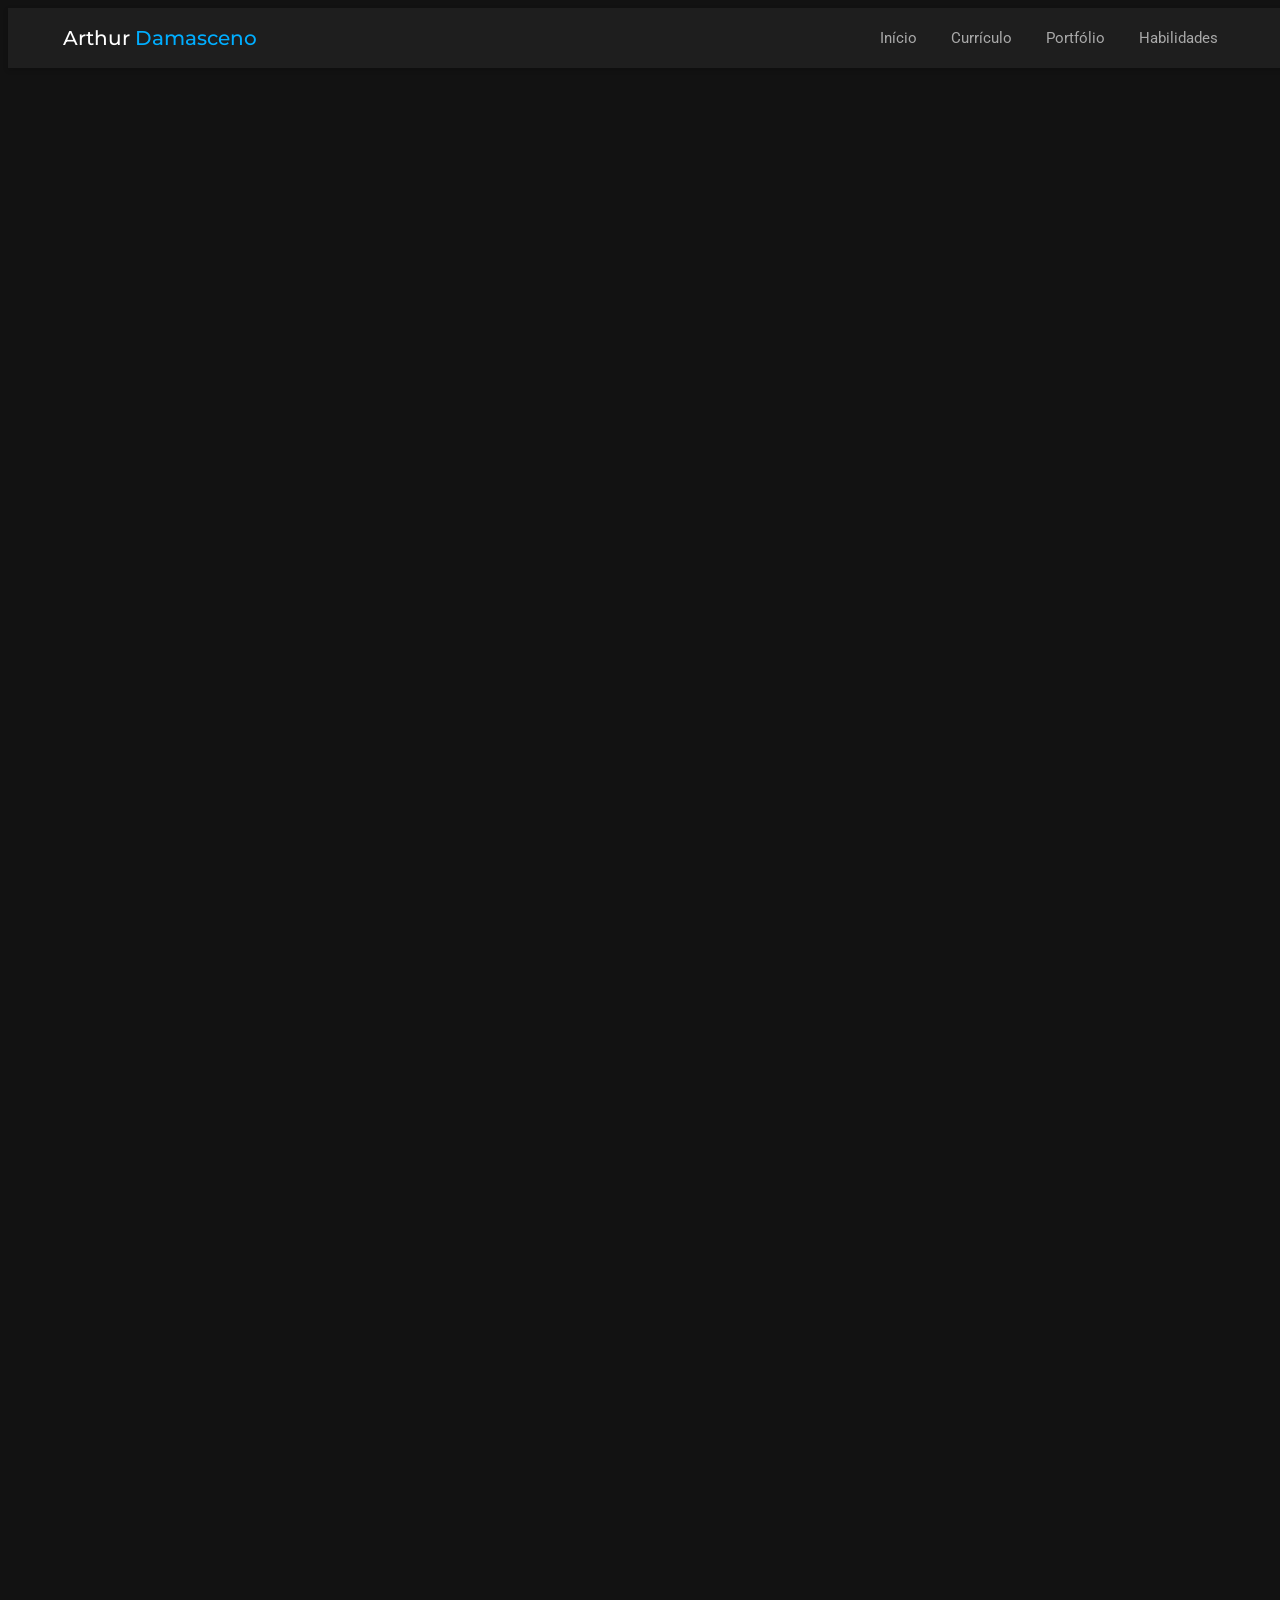
==== commit ae5599b4: "index.html retornando a ser curriculum" ====
--- a/index.html
+++ b/index.html
@@ -1,456 +1,371 @@
 <!DOCTYPE html>
-<html lang="pt-BR">
+<html lang="pt-br" class="no-js">
+
 <head>
-<meta charset="UTF-8">
-<meta name="viewport" content="width=device-width, initial-scale=1.0">
-<title>CB Manutenções — Reformas, Elétrica, Hidráulica e Atendimento Express | Campinas e Região</title>
-<meta name="description" content="Manutenção residencial completa na Região Metropolitana de Campinas: atendimento express, reformas, automação elétrica, hidráulica, alvenaria e pinturas. Orçamento rápido pelo WhatsApp.">
-<link rel="preconnect" href="https://fonts.googleapis.com">
-<link rel="preconnect" href="https://fonts.gstatic.com" crossorigin>
-<link href="https://fonts.googleapis.com/css2?family=Anton&family=Inter:wght@400;500;600;700;800&display=swap" rel="stylesheet">
-<style>
-:root{
-  --red:#C0181E;
-  --red-dark:#8E1015;
-  --red-hot:#E22228;
-  --ink:#141414;
-  --ink-soft:#2A2A2A;
-  --concrete:#EDEBE8;
-  --concrete-dark:#D8D5D0;
-  --paper:#FAF9F7;
-  --grey:#6E6B67;
-  --wa:#25D366;
-  --wa-dark:#1DA851;
-  --display:'Anton',sans-serif;
-  --body:'Inter',sans-serif;
-}
-*{margin:0;padding:0;box-sizing:border-box}
-html{scroll-behavior:smooth}
-body{font-family:var(--body);color:var(--ink);background:var(--paper);line-height:1.6;overflow-x:hidden}
-img{max-width:100%}
-a{text-decoration:none;color:inherit}
+  <meta charset="UTF-8" />
+  <meta http-equiv="X-UA-Compatible" content="IE=edge">
+  <title>Arthur Damasceno - Full Stack</title> <meta name="viewport" content="width=device-width, initial-scale=1, maximum-scale=1" />
+  <meta name="description" content="Portfólio e Currículo de Arthur Damasceno - Desenvolvedor Full Stack, Android, Python e Engenheiro de Prompt" />
+  <meta name="keywords" content="curriculo, portfolio, cv, desenvolvedor, full stack, python, android, laravel, php, javascript, html, css, prompt engineering" />
+  <link rel="shortcut icon" href="images/favicon.ico"> <link rel="stylesheet" href="css/bootstrap.min.css" type="text/css">
+  <link rel="stylesheet" href="css/normalize.css" type="text/css">
+  <link rel="stylesheet" href="css/animate.css" type="text/css">
+  <link rel="stylesheet" href="css/owl.carousel.css" type="text/css">
+  <link rel="stylesheet" href="css/magnific-popup.css" type="text/css">
+  <link rel="stylesheet" href="https://cdnjs.cloudflare.com/ajax/libs/font-awesome/6.0.0-beta3/css/all.min.css">
+  <link rel="stylesheet" href="css/main-dark.css" type="text/css"> <link href="https://fonts.googleapis.com/css2?family=Poppins:wght@400;600;800&family=Roboto:wght@300;400;500;700&family=Montserrat:wght@300;400;500;700&display=swap" rel="stylesheet">
 
-/* ===== Utilities ===== */
-.wrap{max-width:1140px;margin:0 auto;padding:0 24px}
-.eyebrow{display:inline-flex;align-items:center;gap:8px;font-size:.78rem;font-weight:800;letter-spacing:.14em;text-transform:uppercase;color:var(--red)}
-.eyebrow::before{content:"";width:26px;height:3px;background:var(--red)}
-h1,h2,h3{font-family:var(--display);font-weight:400;text-transform:uppercase;line-height:1.05;letter-spacing:.01em}
-h2{font-size:clamp(1.9rem,4.2vw,2.9rem);margin:.5rem 0 1rem}
-.section{padding:88px 0}
-.reveal{opacity:0;transform:translateY(24px);transition:opacity .6s ease,transform .6s ease}
-.reveal.on{opacity:1;transform:none}
-@media (prefers-reduced-motion:reduce){
-  .reveal{opacity:1;transform:none;transition:none}
-  html{scroll-behavior:auto}
-  *{animation:none!important;transition:none!important}
-}
+  <script src="js/modernizr.custom.js"></script>
+</head>
 
-/* ===== Hazard stripe (signature) ===== */
-.hazard{height:10px;background:repeating-linear-gradient(-45deg,var(--red) 0 16px,var(--ink) 16px 32px)}
-
-/* ===== Topbar ===== */
-.topbar{background:var(--ink);color:#fff;font-size:.82rem;padding:8px 0}
-.topbar .wrap{display:flex;justify-content:space-between;align-items:center;gap:12px;flex-wrap:wrap}
-.topbar strong{color:#FF7A7E}
-.topbar a{font-weight:700;display:inline-flex;align-items:center;gap:6px}
-.topbar a:hover{color:#FF7A7E}
-.topbar-phone{gap:9px;padding:5px 14px;border-radius:999px;border:1px solid rgba(255,255,255,.15);background:rgba(255,255,255,.05);transition:background .2s,border-color .2s}
-.topbar-phone:hover{color:#fff;background:rgba(37,214,102,.14);border-color:var(--wa)}
-.topbar-phone svg{flex:none;color:var(--wa)}
-.topbar-phone .label{font-size:.68rem;font-weight:800;letter-spacing:.12em;text-transform:uppercase;color:#8E8A86;transition:color .2s}
-.topbar-phone:hover .label{color:var(--wa)}
-.topbar-phone .num{font-size:.88rem;font-weight:600;letter-spacing:.045em;font-variant-numeric:tabular-nums;font-feature-settings:"tnum" 1}
-@media(max-width:560px){.topbar-phone .label{display:none}.topbar-phone{padding:5px 12px}}
-
-/* ===== Header ===== */
-header.site{position:sticky;top:0;z-index:50;background:rgba(250,249,247,.94);backdrop-filter:blur(8px);border-bottom:1px solid var(--concrete-dark)}
-header.site .wrap{display:flex;align-items:center;justify-content:space-between;height:70px}
-.brand{display:flex;align-items:baseline;gap:10px}
-.brand .cb{font-family:var(--display);font-size:1.9rem;color:var(--red);letter-spacing:.02em}
-.brand .rest{font-family:var(--display);font-size:1.05rem;color:var(--ink);letter-spacing:.06em}
-nav.main{display:flex;gap:28px;font-weight:600;font-size:.92rem}
-nav.main a{position:relative;padding:6px 0}
-nav.main a::after{content:"";position:absolute;left:0;bottom:0;width:0;height:2px;background:var(--red);transition:width .25s}
-nav.main a:hover::after{width:100%}
-.btn{display:inline-flex;align-items:center;gap:10px;font-weight:800;border-radius:6px;padding:14px 24px;transition:transform .15s,box-shadow .15s;cursor:pointer;border:none;font-size:1rem}
-.btn:active{transform:scale(.97)}
-.btn-wa{background:var(--wa);color:#fff;box-shadow:0 6px 18px rgba(37,211,102,.35)}
-.btn-wa:hover{background:var(--wa-dark);transform:translateY(-2px)}
-.btn-red{background:var(--red);color:#fff;box-shadow:0 6px 18px rgba(192,24,30,.3)}
-.btn-red:hover{background:var(--red-hot);transform:translateY(-2px)}
-.btn-ghost{background:transparent;color:#fff;border:2px solid rgba(255,255,255,.5)}
-.btn-ghost:hover{border-color:#fff;background:rgba(255,255,255,.08)}
-header .btn{padding:10px 18px;font-size:.9rem}
-@media(max-width:820px){nav.main{display:none}}
-
-/* ===== Hero ===== */
-.hero{position:relative;background:var(--ink);color:#fff;overflow:hidden}
-.hero::before{content:"";position:absolute;inset:0;background:
-  linear-gradient(100deg,rgba(20,20,20,.97) 40%,rgba(20,20,20,.75) 70%,rgba(192,24,30,.28)),
-  repeating-linear-gradient(90deg,transparent 0 120px,rgba(255,255,255,.025) 120px 122px);
-}
-.hero .skyline{position:absolute;right:-40px;bottom:0;width:min(58vw,640px);opacity:.5;pointer-events:none}
-.hero .wrap{position:relative;padding:96px 24px 110px;display:grid;grid-template-columns:1.15fr .85fr;gap:40px;align-items:center}
-.hero h1{font-size:clamp(2.4rem,5.6vw,4rem);color:#fff}
-.hero h1 .red{color:var(--red-hot)}
-.hero p.lead{margin:20px 0 8px;font-size:1.12rem;color:#D6D3CF;max-width:34rem}
-.hero .checks{margin:22px 0 30px;display:grid;grid-template-columns:1fr 1fr;gap:10px 24px;font-weight:600;font-size:.95rem}
-.hero .checks span{display:flex;align-items:center;gap:9px}
-.hero .checks svg{flex:none}
-.hero .ctas{display:flex;gap:14px;flex-wrap:wrap}
-.hero .trust{margin-top:26px;font-size:.85rem;color:#A9A5A0;display:flex;gap:18px;flex-wrap:wrap}
-.hero .trust b{color:#fff}
-.urgent-card{position:relative;background:#fff;color:var(--ink);border-radius:12px;padding:0;overflow:hidden;box-shadow:0 30px 60px rgba(0,0,0,.45);transform:rotate(1.5deg)}
-.urgent-card .tape{height:12px;background:repeating-linear-gradient(-45deg,var(--red) 0 16px,var(--ink) 16px 32px)}
-.urgent-card .in{padding:28px}
-.urgent-card h3{font-size:1.5rem;color:var(--red)}
-.urgent-card p{font-size:.94rem;color:var(--grey);margin:10px 0 18px}
-.urgent-card .phones{display:grid;gap:0;background:var(--concrete);border-radius:8px;overflow:hidden}
-.phone-line{display:flex;align-items:center;gap:12px;padding:12px 16px;font-weight:800;font-size:1.08rem;font-variant-numeric:tabular-nums;transition:background .2s}
-.phone-line+.phone-line{border-top:1px solid var(--concrete-dark)}
-.phone-line:hover{background:#E2F7EA}
-.phone-line small{display:block;font-weight:600;font-size:.72rem;color:var(--grey);letter-spacing:.06em;text-transform:uppercase;font-variant-numeric:normal}
-.wa-badge{width:38px;height:38px;border-radius:50%;background:var(--wa);display:flex;align-items:center;justify-content:center;flex:none}
-@media(max-width:900px){
-  .hero .wrap{grid-template-columns:1fr;padding:64px 24px 80px}
-  .urgent-card{transform:none;max-width:460px}
-  .hero .checks{grid-template-columns:1fr}
-}
-
-/* ===== Services ===== */
-.services{background:var(--paper)}
-.svc-grid{display:grid;grid-template-columns:repeat(3,1fr);gap:20px;margin-top:36px}
-.svc{background:#fff;border:1px solid var(--concrete-dark);border-radius:10px;padding:28px 24px;position:relative;overflow:hidden;transition:transform .2s,box-shadow .2s,border-color .2s}
-.svc::before{content:"";position:absolute;top:0;left:0;width:100%;height:4px;background:var(--red);transform:scaleX(0);transform-origin:left;transition:transform .3s}
-.svc:hover{transform:translateY(-5px);box-shadow:0 18px 36px rgba(20,20,20,.1);border-color:transparent}
-.svc:hover::before{transform:scaleX(1)}
-.svc .ico{width:52px;height:52px;border-radius:10px;background:var(--red);display:flex;align-items:center;justify-content:center;margin-bottom:16px}
-.svc h3{font-size:1.15rem;margin-bottom:8px}
-.svc p{font-size:.92rem;color:var(--grey)}
-.svc.dark{background:var(--ink);color:#fff;border-color:var(--ink)}
-.svc.dark p{color:#B9B5B0}
-.svc.dark .ico{background:var(--red-hot)}
-.svc.dark .tag{display:inline-block;background:var(--red-hot);color:#fff;font-size:.68rem;font-weight:800;letter-spacing:.1em;padding:3px 8px;border-radius:4px;margin-bottom:12px;text-transform:uppercase}
-@media(max-width:900px){.svc-grid{grid-template-columns:1fr 1fr}}
-@media(max-width:600px){.svc-grid{grid-template-columns:1fr}}
-
-/* ===== Steps ===== */
-.steps{background:var(--concrete);position:relative}
-.steps-grid{display:grid;grid-template-columns:repeat(3,1fr);gap:24px;margin-top:36px}
-.step{background:#fff;border-radius:10px;padding:30px 26px;box-shadow:0 4px 14px rgba(20,20,20,.06)}
-.step .num{font-family:var(--display);font-size:2.6rem;color:var(--red);line-height:1}
-.step h3{font-size:1.1rem;margin:12px 0 8px}
-.step p{font-size:.92rem;color:var(--grey)}
-@media(max-width:800px){.steps-grid{grid-template-columns:1fr}}
-
-/* ===== Region ===== */
-.region .wrap{display:grid;grid-template-columns:1fr 1fr;gap:48px;align-items:center}
-.region ul{list-style:none;display:grid;grid-template-columns:1fr 1fr;gap:10px 20px;margin-top:20px}
-.region li{display:flex;align-items:center;gap:9px;font-weight:600;font-size:.95rem}
-.region li svg{flex:none}
-.region .note{margin-top:20px;font-size:.9rem;color:var(--grey);border-left:3px solid var(--red);padding-left:14px}
-.map-visual{background:var(--ink);border-radius:12px;padding:40px;color:#fff;text-align:center;position:relative;overflow:hidden}
-.map-visual::before{content:"";position:absolute;inset:0;background:repeating-linear-gradient(0deg,transparent 0 39px,rgba(255,255,255,.05) 39px 40px),repeating-linear-gradient(90deg,transparent 0 39px,rgba(255,255,255,.05) 39px 40px)}
-.map-visual .pin{width:74px;height:74px;margin:0 auto 18px;position:relative}
-.map-visual .pulse{position:absolute;inset:0;border-radius:50%;background:rgba(226,34,40,.35);animation:pulse 2s infinite}
-@keyframes pulse{0%{transform:scale(.7);opacity:1}100%{transform:scale(1.8);opacity:0}}
-.map-visual h3{font-size:1.6rem;position:relative}
-.map-visual p{color:#B9B5B0;font-size:.92rem;position:relative;margin-top:8px}
-@media(max-width:860px){.region .wrap{grid-template-columns:1fr}}
-
-/* ===== CTA Ribbon (echo do logo) ===== */
-.ribbon{background:linear-gradient(95deg,var(--red-dark),var(--red) 45%,var(--red-hot));color:#fff;position:relative;transform:skewY(-1.2deg);margin:40px 0}
-.ribbon>.inner{transform:skewY(1.2deg);padding:72px 0}
-.ribbon h2{color:#fff;font-size:clamp(1.8rem,4vw,2.7rem)}
-.ribbon p{color:#FFD9DA;max-width:38rem;margin:12px auto 30px;font-size:1.05rem}
-.ribbon .wrap{text-align:center}
-.ribbon .ctas{display:flex;gap:14px;justify-content:center;flex-wrap:wrap}
-.ribbon .btn-wa{box-shadow:0 8px 24px rgba(0,0,0,.3)}
-
-/* ===== Footer ===== */
-footer{background:var(--ink);color:#B9B5B0;padding:56px 0 32px;font-size:.9rem}
-footer .wrap{display:grid;grid-template-columns:1.2fr 1fr 1fr;gap:40px}
-footer h4{font-family:var(--display);color:#fff;font-size:1.05rem;text-transform:uppercase;margin-bottom:14px;letter-spacing:.04em}
-footer a:hover{color:#fff}
-footer ul{list-style:none;display:grid;gap:8px}
-footer .brandline{font-family:var(--display);font-size:1.6rem;color:#fff}
-footer .brandline span{color:var(--red-hot)}
-footer .base{border-top:1px solid #2C2C2C;margin-top:44px;padding-top:22px;text-align:center;font-size:.8rem;color:#7C7975}
-@media(max-width:800px){footer .wrap{grid-template-columns:1fr}}
-
-/* ===== Floating WhatsApp ===== */
-.fab{position:fixed;right:22px;bottom:22px;z-index:80;width:62px;height:62px;border-radius:50%;background:var(--wa);display:flex;align-items:center;justify-content:center;box-shadow:0 10px 30px rgba(37,211,102,.5);transition:transform .2s}
-.fab:hover{transform:scale(1.1)}
-.fab::after{content:"";position:absolute;inset:-6px;border-radius:50%;border:2px solid var(--wa);animation:pulse 2.2s infinite}
-</style>
-</head>
-<body>
-
-<!-- Topbar -->
-<div class="topbar">
-  <div class="wrap">
-    <div>⚡ <strong>Atendimento Express:</strong> urgências na Região Metropolitana de Campinas</div>
-    <a class="topbar-phone" href="https://wa.me/5511976359311?text=Ol%C3%A1!%20Vim%20pelo%20site%20e%20quero%20um%20or%C3%A7amento." target="_blank" rel="noopener">
-      <svg width="15" height="15" viewBox="0 0 24 24" fill="currentColor" aria-hidden="true"><path d="M12 2a10 10 0 0 0-8.6 15.1L2 22l5.1-1.3A10 10 0 1 0 12 2Zm5.5 14.2c-.2.6-1.2 1.2-1.7 1.2-.4.1-1 .1-1.6-.1-.4-.1-.9-.3-1.5-.6-2.6-1.1-4.3-3.8-4.4-4-.1-.2-1.1-1.4-1.1-2.7s.7-1.9.9-2.2c.2-.3.5-.3.7-.3h.5c.2 0 .4 0 .6.4l.9 2.1c.1.2.1.4 0 .6l-.4.6c-.1.2-.3.4-.1.7.2.3.8 1.3 1.7 2.1 1.2 1.1 2.2 1.4 2.5 1.5.3.1.5.1.7-.1l1-1.1c.2-.2.4-.2.7-.1l2 1c.3.1.5.2.5.4.1.1.1.6-.1 1.2Z"/></svg>
-      <span class="label">WhatsApp</span>
-      <span class="num">(11)&nbsp;97635-9311</span>
-    </a>
-  </div>
-</div>
-
-<!-- Header -->
-<header class="site">
-  <div class="wrap">
-    <a class="brand" href="#top">
-      <span class="cb">CB</span><span class="rest">Manutenções</span>
-    </a>
-    <nav class="main">
-      <a href="#servicos">Serviços</a>
-      <a href="#como-funciona">Como funciona</a>
-      <a href="#regiao">Onde atendemos</a>
-      <a href="#contato">Contato</a>
-    </nav>
-    <a class="btn btn-red"
-      href="https://wa.me/5511976359311?text=Ol%C3%A1!%20Quero%20um%20or%C3%A7amento%20com%20a%20CB%20Manuten%C3%A7%C3%B5es."
-      target="_blank" rel="noopener">Pedir orçamento</a>
-  </div>
-</header>
-
-<!-- Hero -->
-<section class="hero" id="top">
-  <svg class="skyline" viewBox="0 0 600 300" fill="none" aria-hidden="true">
-    <rect x="20" y="120" width="70" height="180" fill="#C0181E" opacity=".7"/>
-    <rect x="100" y="60" width="60" height="240" fill="#3a3a3a"/>
-    <rect x="170" y="140" width="80" height="160" fill="#C0181E" opacity=".45"/>
-    <rect x="260" y="30" width="70" height="270" fill="#4a4a4a"/>
-    <rect x="340" y="100" width="60" height="200" fill="#C0181E" opacity=".6"/>
-    <rect x="410" y="70" width="80" height="230" fill="#333"/>
-    <rect x="500" y="150" width="70" height="150" fill="#C0181E" opacity=".4"/>
-    <g fill="#141414" opacity=".55">
-      <rect x="112" y="80" width="10" height="12"/><rect x="132" y="80" width="10" height="12"/>
-      <rect x="112" y="105" width="10" height="12"/><rect x="132" y="105" width="10" height="12"/>
-      <rect x="272" y="50" width="10" height="12"/><rect x="292" y="50" width="10" height="12"/>
-      <rect x="272" y="75" width="10" height="12"/><rect x="292" y="75" width="10" height="12"/>
-      <rect x="422" y="90" width="10" height="12"/><rect x="446" y="90" width="10" height="12"/><rect x="470" y="90" width="10" height="12"/>
-      <rect x="422" y="115" width="10" height="12"/><rect x="446" y="115" width="10" height="12"/><rect x="470" y="115" width="10" height="12"/>
-    </g>
-  </svg>
-  <div class="wrap">
-    <div class="reveal">
-      <span class="eyebrow" style="color:#FF7A7E; margin-bottom: 12px">Manutenção residencial completa</span>
-      <h1>Seu imóvel com problema?<br><span class="red">A gente resolve hoje.</span></h1>
-      <p class="lead">Do reparo urgente à reforma completa: elétrica, hidráulica, alvenaria e pintura com quem chega rápido, faz certo e entrega limpo.</p>
-      <div class="checks">
-        <span><svg width="18" height="18" viewBox="0 0 24 24" fill="none"><circle cx="12" cy="12" r="11" fill="#E22228"/><path d="M7 12.5l3.2 3L17 9" stroke="#fff" stroke-width="2.4" stroke-linecap="round" stroke-linejoin="round"/></svg> Orçamentos personalizados</span>
-        <span><svg width="18" height="18" viewBox="0 0 24 24" fill="none"><circle cx="12" cy="12" r="11" fill="#E22228"/><path d="M7 12.5l3.2 3L17 9" stroke="#fff" stroke-width="2.4" stroke-linecap="round" stroke-linejoin="round"/></svg> Serviços express personalizados</span>
-        <span><svg width="18" height="18" viewBox="0 0 24 24" fill="none"><circle cx="12" cy="12" r="11" fill="#E22228"/><path d="M7 12.5l3.2 3L17 9" stroke="#fff" stroke-width="2.4" stroke-linecap="round" stroke-linejoin="round"/></svg> Material e mão de obra de confiança</span>
-        <span><svg width="18" height="18" viewBox="0 0 24 24" fill="none"><circle cx="12" cy="12" r="11" fill="#E22228"/><path d="M7 12.5l3.2 3L17 9" stroke="#fff" stroke-width="2.4" stroke-linecap="round" stroke-linejoin="round"/></svg> Atendimento em toda a RMC</span>
-      </div>
-      <div class="ctas">
-        <a class="btn btn-wa"
-          href="https://wa.me/5511976359311?text=Ol%C3%A1!%20Preciso%20de%20um%20servi%C3%A7o%20no%20meu%20im%C3%B3vel.%20Pode%20me%20passar%20um%20or%C3%A7amento%3F"
-          target="_blank" rel="noopener">
-          <svg width="20" height="20" viewBox="0 0 24 24" fill="currentColor"><path d="M12 2a10 10 0 0 0-8.6 15.1L2 22l5.1-1.3A10 10 0 1 0 12 2Zm5.5 14.2c-.2.6-1.2 1.2-1.7 1.2-.4.1-1 .1-1.6-.1-.4-.1-.9-.3-1.5-.6-2.6-1.1-4.3-3.8-4.4-4-.1-.2-1.1-1.4-1.1-2.7s.7-1.9.9-2.2c.2-.3.5-.3.7-.3h.5c.2 0 .4 0 .6.4l.9 2.1c.1.2.1.4 0 .6l-.4.6c-.1.2-.3.4-.1.7.2.3.8 1.3 1.7 2.1 1.2 1.1 2.2 1.4 2.5 1.5.3.1.5.1.7-.1l1-1.1c.2-.2.4-.2.7-.1l2 1c.3.1.5.2.5.4.1.1.1.6-.1 1.2Z"/></svg>
-          Orçamento pelo WhatsApp
-        </a>
-        <a class="btn btn-ghost" href="#servicos">Ver serviços</a>
-      </div>
-      <div class="trust">
-        <span>✔ <b>Soluções inteligentes</b> para seu imóvel</span>
-        <span>✔ Profissionais <b>experientes</b></span>
-      </div>
-    </div>
-    <div class="reveal">
-      <div class="urgent-card">
-        <div class="tape"></div>
-        <div class="in">
-          <h3>🚨 Atendimento Express</h3>
-          <p>Emergência elétrica ou hidráulica? Chame agora — atendimento express na região de Campinas.</p>
-          <div class="phones">
-            <a class="phone-line" href="https://wa.me/5511976359311?text=%F0%9F%9A%A8%20Preciso%20de%20atendimento%20urgente." target="_blank" rel="noopener">
-              <span class="wa-badge"><svg width="20" height="20" viewBox="0 0 24 24" fill="#fff"><path d="M12 2a10 10 0 0 0-8.6 15.1L2 22l5.1-1.3A10 10 0 1 0 12 2Zm5.5 14.2c-.2.6-1.2 1.2-1.7 1.2-.4.1-1 .1-1.6-.1-.4-.1-.9-.3-1.5-.6-2.6-1.1-4.3-3.8-4.4-4-.1-.2-1.1-1.4-1.1-2.7s.7-1.9.9-2.2c.2-.3.5-.3.7-.3h.5c.2 0 .4 0 .6.4l.9 2.1c.1.2.1.4 0 .6l-.4.6c-.1.2-.3.4-.1.7.2.3.8 1.3 1.7 2.1 1.2 1.1 2.2 1.4 2.5 1.5.3.1.5.1.7-.1l1-1.1c.2-.2.4-.2.7-.1l2 1c.3.1.5.2.5.4.1.1.1.6-.1 1.2Z"/></svg></span>
-              <span><small>WhatsApp · Principal</small>(11)&nbsp;97635-9311</span>
-            </a>
-            <a class="phone-line" href="https://wa.me/5519981208916?text=%F0%9F%9A%A8%20Preciso%20de%20atendimento%20urgente." target="_blank" rel="noopener">
-              <span class="wa-badge"><svg width="20" height="20" viewBox="0 0 24 24" fill="#fff"><path d="M12 2a10 10 0 0 0-8.6 15.1L2 22l5.1-1.3A10 10 0 1 0 12 2Zm5.5 14.2c-.2.6-1.2 1.2-1.7 1.2-.4.1-1 .1-1.6-.1-.4-.1-.9-.3-1.5-.6-2.6-1.1-4.3-3.8-4.4-4-.1-.2-1.1-1.4-1.1-2.7s.7-1.9.9-2.2c.2-.3.5-.3.7-.3h.5c.2 0 .4 0 .6.4l.9 2.1c.1.2.1.4 0 .6l-.4.6c-.1.2-.3.4-.1.7.2.3.8 1.3 1.7 2.1 1.2 1.1 2.2 1.4 2.5 1.5.3.1.5.1.7-.1l1-1.1c.2-.2.4-.2.7-.1l2 1c.3.1.5.2.5.4.1.1.1.6-.1 1.2Z"/></svg></span>
-              <span><small>WhatsApp · Campinas</small>(19)&nbsp;98120-8916</span>
-            </a>
-          </div>
-        </div>
-      </div>
+<body class="material-template">
+  <div class="preloader">
+    <div class="preloader-animation">
+      <div class="preloader-spinner"></div>
     </div>
   </div>
-</section>
-<div class="hazard"></div>
+  <div id="page" class="page">
+    <header id="site_header" class="header mobile-menu-hide">
+      <div class="header-content">
+        <div class="site-title-block mobile-hidden">
+          <a href="#home" class="header-link"> <div class="site-title">Arthur <span>Damasceno</span></div>
+          </a>
+        </div>
 
-<!-- Serviços -->
-<section class="section services" id="servicos">
-  <div class="wrap">
-    <div class="reveal">
-      <span class="eyebrow">O que fazemos</span>
-      <h2>Um só contato para <span style="color:var(--red)">tudo do seu imóvel</span></h2>
-      <p style="max-width:40rem;color:var(--grey)">Pequenos reparos ou obra completa: você chama, a gente avalia, orça e executa. Sem enrolação, sem sumir no meio do serviço.</p>
+        <nav class="site-nav">
+          <ul id="nav" class="site-main-menu">
+            <li><a class="header-link" href="#home"><i class="fas fa-home menu-icon"></i> Início</a></li>
+            <li><a class="header-link" href="#resume"><i class="fas fa-file-alt menu-icon"></i> Currículo</a></li>
+            <li><a class="header-link" href="#portfolio"><i class="fas fa-briefcase menu-icon"></i> Portfólio</a></li>
+            <li><a class="header-link" href="#skills"><i class="fas fa-cogs menu-icon"></i> Habilidades</a></li>
+          </ul>
+        </nav>
+        </div>
+    </header>
+    <div class="mobile-header mobile-visible">
+      <div class="mobile-logo-container">
+        <div class="mobile-site-title">Arthur Damasceno</div>
+      </div>
+      <a class="menu-toggle mobile-visible">
+        <i class="fas fa-bars"></i>
+      </a>
     </div>
-    <div class="svc-grid">
-      <div class="svc dark reveal">
-        <span class="tag">Urgente</span>
-        <div class="ico"><svg width="26" height="26" viewBox="0 0 24 24" fill="none"><path d="M13 2 4 14h6l-1 8 9-12h-6l1-8Z" fill="#fff"/></svg></div>
-        <h3>Atendimento Express</h3>
-        <p>Vazou, apagou, entupiu ou quebrou? Reparos urgentes com atendimento express e prioridade real.</p>
-      </div>
-      <div class="svc reveal">
-        <div class="ico"><svg width="26" height="26" viewBox="0 0 24 24" fill="none"><path d="M13 2 4 14h6l-1 8 9-12h-6l1-8Z" fill="#fff"/></svg></div>
-        <h3>Elétrica &amp; Automação</h3>
-        <p>Instalações, quadros, tomadas, iluminação e automação elétrica para deixar seu imóvel moderno e seguro.</p>
-      </div>
-      <div class="svc reveal">
-        <div class="ico"><svg width="26" height="26" viewBox="0 0 24 24" fill="none"><path d="M12 3c-3 4-6 7.2-6 11a6 6 0 0 0 12 0c0-3.8-3-7-6-11Z" fill="#fff"/></svg></div>
-        <h3>Hidráulica</h3>
-        <p>Vazamentos, torneiras, caixas d'água, tubulações e desentupimentos resolvidos de vez, sem gambiarra.</p>
-      </div>
-      <div class="svc reveal">
-        <div class="ico"><svg width="26" height="26" viewBox="0 0 24 24" fill="none"><rect x="3" y="4" width="8" height="5" rx="1" fill="#fff"/><rect x="13" y="4" width="8" height="5" rx="1" fill="#fff"/><rect x="8" y="11" width="8" height="5" rx="1" fill="#fff"/><rect x="3" y="18" width="8" height="3" rx="1" fill="#fff"/><rect x="13" y="18" width="8" height="3" rx="1" fill="#fff"/></svg></div>
-        <h3>Alvenaria</h3>
-        <p>Muros, paredes, contrapiso, revestimentos e reparos estruturais com acabamento de primeira.</p>
-      </div>
-      <div class="svc reveal">
-        <div class="ico"><svg width="26" height="26" viewBox="0 0 24 24" fill="none"><path d="M4 4h13v5H4z" fill="#fff"/><path d="M17 6h3v4l-7 2v3" stroke="#fff" stroke-width="2" fill="none"/><rect x="11" y="15" width="4" height="7" rx="1" fill="#fff"/></svg></div>
-        <h3>Pinturas</h3>
-        <p>Interna, externa, texturas e efeitos. Preparação correta da superfície para uma pintura que dura.</p>
-      </div>
-      <div class="svc reveal">
-        <div class="ico"><svg width="26" height="26" viewBox="0 0 24 24" fill="none"><path d="M3 11 12 3l9 8" stroke="#fff" stroke-width="2" stroke-linecap="round" stroke-linejoin="round"/><path d="M5 10v10h14V10" stroke="#fff" stroke-width="2" stroke-linejoin="round"/><rect x="10" y="14" width="4" height="6" fill="#fff"/></svg></div>
-        <h3>Reformas Completas</h3>
-        <p>Do banheiro ao imóvel inteiro: planejamento, execução e entrega no prazo combinado, com você no controle.</p>
-      </div>
-    </div>
-  </div>
-</section>
-
-<!-- Como funciona -->
-<section class="section steps" id="como-funciona">
-  <div class="wrap">
-    <div class="reveal">
-      <span class="eyebrow">Simples assim</span>
-      <h2>Do problema à solução em 3 passos</h2>
-    </div>
-    <div class="steps-grid">
-      <div class="step reveal">
-        <div class="num">01</div>
-        <h3>Chame no WhatsApp</h3>
-        <p>Mande uma mensagem contando o que precisa. Fotos e vídeos ajudam a agilizar a avaliação.</p>
-      </div>
-      <div class="step reveal">
-        <div class="num">02</div>
-        <h3>Receba o orçamento</h3>
-        <p>Avaliamos o serviço e enviamos um orçamento claro, sem surpresa e sem compromisso.</p>
-      </div>
-      <div class="step reveal">
-        <div class="num">03</div>
-        <h3>Serviço executado</h3>
-        <p>Agendamos, executamos com capricho e entregamos tudo limpo e funcionando.</p>
-      </div>
-    </div>
-  </div>
-</section>
-
-<!-- Região -->
-<section class="section region" id="regiao">
-  <div class="wrap">
-    <div class="reveal">
-      <span class="eyebrow">Onde atendemos</span>
-      <h2>Região Metropolitana de Campinas</h2>
-      <p style="color:var(--grey)">Atendimento em Campinas e cidades vizinhas, com deslocamento rápido para emergências.</p>
-      <ul>
-        <li><svg width="16" height="16" viewBox="0 0 24 24" fill="var(--red)"><path d="M12 2a7 7 0 0 0-7 7c0 5 7 13 7 13s7-8 7-13a7 7 0 0 0-7-7Zm0 9.5A2.5 2.5 0 1 1 12 6.5a2.5 2.5 0 0 1 0 5Z"/></svg>Campinas</li>
-        <li><svg width="16" height="16" viewBox="0 0 24 24" fill="var(--red)"><path d="M12 2a7 7 0 0 0-7 7c0 5 7 13 7 13s7-8 7-13a7 7 0 0 0-7-7Zm0 9.5A2.5 2.5 0 1 1 12 6.5a2.5 2.5 0 0 1 0 5Z"/></svg>Valinhos</li>
-        <li><svg width="16" height="16" viewBox="0 0 24 24" fill="var(--red)"><path d="M12 2a7 7 0 0 0-7 7c0 5 7 13 7 13s7-8 7-13a7 7 0 0 0-7-7Zm0 9.5A2.5 2.5 0 1 1 12 6.5a2.5 2.5 0 0 1 0 5Z"/></svg>Vinhedo</li>
-        <li><svg width="16" height="16" viewBox="0 0 24 24" fill="var(--red)"><path d="M12 2a7 7 0 0 0-7 7c0 5 7 13 7 13s7-8 7-13a7 7 0 0 0-7-7Zm0 9.5A2.5 2.5 0 1 1 12 6.5a2.5 2.5 0 0 1 0 5Z"/></svg>Hortolândia</li>
-        <li><svg width="16" height="16" viewBox="0 0 24 24" fill="var(--red)"><path d="M12 2a7 7 0 0 0-7 7c0 5 7 13 7 13s7-8 7-13a7 7 0 0 0-7-7Zm0 9.5A2.5 2.5 0 1 1 12 6.5a2.5 2.5 0 0 1 0 5Z"/></svg>Sumaré</li>
-        <li><svg width="16" height="16" viewBox="0 0 24 24" fill="var(--red)"><path d="M12 2a7 7 0 0 0-7 7c0 5 7 13 7 13s7-8 7-13a7 7 0 0 0-7-7Zm0 9.5A2.5 2.5 0 1 1 12 6.5a2.5 2.5 0 0 1 0 5Z"/></svg>Paulínia</li>
-        <li><svg width="16" height="16" viewBox="0 0 24 24" fill="var(--red)"><path d="M12 2a7 7 0 0 0-7 7c0 5 7 13 7 13s7-8 7-13a7 7 0 0 0-7-7Zm0 9.5A2.5 2.5 0 1 1 12 6.5a2.5 2.5 0 0 1 0 5Z"/></svg>Indaiatuba</li>
-        <li><svg width="16" height="16" viewBox="0 0 24 24" fill="var(--red)"><path d="M12 2a7 7 0 0 0-7 7c0 5 7 13 7 13s7-8 7-13a7 7 0 0 0-7-7Zm0 9.5A2.5 2.5 0 1 1 12 6.5a2.5 2.5 0 0 1 0 5Z"/></svg>Demais localidades</li>
-      </ul>
-      <p class="note">Sua cidade não está na lista? Chame no WhatsApp e consulte a disponibilidade — sempre que possível, a gente vai até você.</p>
-    </div>
-    <div class="reveal">
-      <div class="map-visual">
-        <div class="pin">
-          <div class="pulse"></div>
-          <svg width="74" height="74" viewBox="0 0 24 24" fill="var(--red-hot)" style="position:relative"><path d="M12 2a7 7 0 0 0-7 7c0 5 7 13 7 13s7-8 7-13a7 7 0 0 0-7-7Zm0 9.5A2.5 2.5 0 1 1 12 6.5a2.5 2.5 0 0 1 0 5Z"/></svg>
-        </div>
-        <h3>Base em Campinas</h3>
-        <p>Deslocamento ágil para toda a região metropolitana — inclusive para chamados de emergência.</p>
-      </div>
-    </div>
-  </div>
-</section>
-
-<!-- CTA Ribbon -->
-<div class="ribbon" id="contato">
-  <div class="inner">
-    <div class="wrap reveal">
-      <h2>Peça seu orçamento agora — é grátis</h2>
-      <p>Descreva o serviço, mande fotos e receba uma resposta rápida. Atendimento direto com quem executa — sem intermediário.</p>
-      <div class="ctas">
-        <a class="btn btn-wa" href="https://wa.me/5511976359311?text=Ol%C3%A1!%20Quero%20um%20or%C3%A7amento%20com%20a%20CB%20Manuten%C3%A7%C3%B5es." target="_blank" rel="noopener">
-          <svg width="20" height="20" viewBox="0 0 24 24" fill="currentColor" aria-hidden="true"><path d="M12 2a10 10 0 0 0-8.6 15.1L2 22l5.1-1.3A10 10 0 1 0 12 2Zm5.5 14.2c-.2.6-1.2 1.2-1.7 1.2-.4.1-1 .1-1.6-.1-.4-.1-.9-.3-1.5-.6-2.6-1.1-4.3-3.8-4.4-4-.1-.2-1.1-1.4-1.1-2.7s.7-1.9.9-2.2c.2-.3.5-.3.7-.3h.5c.2 0 .4 0 .6.4l.9 2.1c.1.2.1.4 0 .6l-.4.6c-.1.2-.3.4-.1.7.2.3.8 1.3 1.7 2.1 1.2 1.1 2.2 1.4 2.5 1.5.3.1.5.1.7-.1l1-1.1c.2-.2.4-.2.7-.1l2 1c.3.1.5.2.5.4.1.1.1.6-.1 1.2Z"/></svg>
-          (11)&nbsp;97635-9311
-        </a>
-        <a class="btn btn-wa" href="https://wa.me/5519981208916?text=Ol%C3%A1!%20Quero%20um%20or%C3%A7amento%20com%20a%20CB%20Manuten%C3%A7%C3%B5es." target="_blank" rel="noopener">
-          <svg width="20" height="20" viewBox="0 0 24 24" fill="currentColor" aria-hidden="true"><path d="M12 2a10 10 0 0 0-8.6 15.1L2 22l5.1-1.3A10 10 0 1 0 12 2Zm5.5 14.2c-.2.6-1.2 1.2-1.7 1.2-.4.1-1 .1-1.6-.1-.4-.1-.9-.3-1.5-.6-2.6-1.1-4.3-3.8-4.4-4-.1-.2-1.1-1.4-1.1-2.7s.7-1.9.9-2.2c.2-.3.5-.3.7-.3h.5c.2 0 .4 0 .6.4l.9 2.1c.1.2.1.4 0 .6l-.4.6c-.1.2-.3.4-.1.7.2.3.8 1.3 1.7 2.1 1.2 1.1 2.2 1.4 2.5 1.5.3.1.5.1.7-.1l1-1.1c.2-.2.4-.2.7-.1l2 1c.3.1.5.2.5.4.1.1.1.6-.1 1.2Z"/></svg>
-          (19)&nbsp;98120-8916
-        </a>
-      </div>
-    </div>
-  </div>
-</div>
-
-<!-- Footer -->
-<footer>
-  <div class="wrap">
-    <div>
-      <div class="brandline"><span>CB</span> Manutenções</div>
-      <p style="margin-top:12px;max-width:22rem">Automação elétrica, pinturas, reformas, hidráulica e alvenaria. Serviços express personalizados na Região Metropolitana de Campinas.</p>
-    </div>
-    <div>
-      <h4>Serviços</h4>
-      <ul>
-        <li><a href="#servicos">Atendimento Express</a></li>
-        <li><a href="#servicos">Elétrica &amp; Automação</a></li>
-        <li><a href="#servicos">Hidráulica</a></li>
-        <li><a href="#servicos">Alvenaria</a></li>
-        <li><a href="#servicos">Pinturas</a></li>
-        <li><a href="#servicos">Reformas completas</a></li>
-      </ul>
-    </div>
-    <div>
-      <h4>Contato</h4>
-      <ul>
-        <li><a href="https://wa.me/5519981208916" target="_blank" rel="noopener">📱 (19) 98120-8916</a></li>
-        <li><a href="https://wa.me/5511976359311" target="_blank" rel="noopener">📱 (11) 97635-9311</a></li>
-        <li>📍 Campinas e região — SP</li>
-      </ul>
-    </div>
-  </div>
-  <div class="wrap"><div class="base">© <span id="yr"></span> CB Manutenções — Soluções inteligentes para seu imóvel.</div></div>
-</footer>
-
-<!-- Floating WhatsApp -->
-<a class="fab" href="https://wa.me/5511976359311?text=Ol%C3%A1!%20Vim%20pelo%20site%20da%20CB%20Manuten%C3%A7%C3%B5es."
-  target="_blank" rel="noopener" aria-label="Falar no WhatsApp">
-  <svg width="30" height="30" viewBox="0 0 24 24" fill="#fff"><path d="M12 2a10 10 0 0 0-8.6 15.1L2 22l5.1-1.3A10 10 0 1 0 12 2Zm5.5 14.2c-.2.6-1.2 1.2-1.7 1.2-.4.1-1 .1-1.6-.1-.4-.1-.9-.3-1.5-.6-2.6-1.1-4.3-3.8-4.4-4-.1-.2-1.1-1.4-1.1-2.7s.7-1.9.9-2.2c.2-.3.5-.3.7-.3h.5c.2 0 .4 0 .6.4l.9 2.1c.1.2.1.4 0 .6l-.4.6c-.1.2-.3.4-.1.7.2.3.8 1.3 1.7 2.1 1.2 1.1 2.2 1.4 2.5 1.5.3.1.5.1.7-.1l1-1.1c.2-.2.4-.2.7-.1l2 1c.3.1.5.2.5.4.1.1.1.6-.1 1.2Z"/></svg>
-</a>
-
-<script>
-// Ano dinâmico no rodapé
-document.getElementById('yr').textContent = new Date().getFullYear();
-
-// Scroll reveal (respeita prefers-reduced-motion via CSS)
-const io = new IntersectionObserver((entries)=>{
-  entries.forEach(e=>{ if(e.isIntersecting){ e.target.classList.add('on'); io.unobserve(e.target);} });
-},{threshold:.12});
-document.querySelectorAll('.reveal').forEach(el=>io.observe(el));
-</script>
-</body>
-</html>
+    <div id="main" class="site-main">
+      <div class="sections-wrapper"> <section id="home" class="section section-without-bg start-page-content"> <div class="section-inner">
+              <div class="page-header">
+                 <div class="row">
+                  <div class="col-sm-4 col-md-4 col-lg-4">
+                    <div class="photo-container"> <div class="photo">
+                            <img src="images/AvatarMaker.png" alt="Arthur Damasceno">
+                        </div>
+                    </div>
+                  </div>
+                   <div class="col-sm-8 col-md-8 col-lg-8">
+                    <div class="title-block">
+                      <h1>Arthur Damasceno</h1>
+                      <div class="owl-carousel text-rotation">
+                        <div class="item"><div class="sp-subtitle">Desenvolvedor Full Stack</div></div>
+                        <div class="item"><div class="sp-subtitle">Desenvolvedor Android</div></div>
+                        <div class="item"><div class="sp-subtitle">Desenvolvedor PHP + Laravel</div></div>
+                        <div class="item"><div class="sp-subtitle">Desenvolvedor Python</div></div>
+                        <div class="item"><div class="sp-subtitle">Engenheiro de Prompt</div></div>
+                      </div>
+                    </div>
+                      <div class="social-links">
+                        <a href="https://github.com/arttt95" target="_blank" title="GitHub" aria-label="GitHub"><i class="fab fa-github"></i></a>
+                        <a href="https://www.linkedin.com/in/arthur-damasceno" target="_blank" title="LinkedIn" aria-label="LinkedIn"><i class="fab fa-linkedin"></i></a>
+                        <a href="https://twitter.com/arttt_95" target="_blank" title="Twitter" aria-label="Twitter"><i class="fab fa-twitter"></i></a>
+                      </div>
+                  </div>
+                </div>
+              </div>
+               <div class="page-content">
+                <div class="row">
+                  <div class="col-sm-6 col-md-6 col-lg-6">
+                    <div class="about-me section">
+                      <div class="block-title">
+                        <h1 id="about-me">Quem <span>Sou?</span></h1>
+                      </div>
+                      <p style="font-size: larger;">Com uma trajetória diversificada que inclui experiência militar e policial, trago uma perspectiva única e disciplinada para o mundo da tecnologia. Minha paixão pela programação me levou a aprofundar conhecimentos em Python, desenvolvimento Web completo (Front-end e Back-end com PHP, Laravel, JavaScript, etc.) e desenvolvimento Mobile Nativo (Android com Kotlin e Java).</p>
+                      <p style="font-size: larger;">Sou fluente em Inglês e Italiano, com conhecimentos básicos de Alemão e Japonês. Tenho forte interesse em Engenharia de Prompt e busco constantemente aprender e aplicar novas tecnologias para criar soluções inovadoras e eficientes. Estou sempre pronto para novos desafios e colaborações em equipe.</p>
+                    </div>
+                    <div class="download-resume section">
+                      <a href="cv/Resume.pdf" class="btn btn-secondary" target="_blank">Download Currículo</a>
+                    </div>
+                  </div>
+                   <div class="col-sm-6 col-md-6 col-lg-6">
+                     <div class="info-list-container section">
+                         <div class="block-title">
+                             <h3>Informações <span>Pessoais</span></h3>
+                         </div>
+                        <ul class="info-list">
+                            <li><span class="title"><i class="fas fa-user icon"></i> Idade</span><span class="value">29</span></li>
+                            <li><span class="title"><i class="fas fa-flag icon"></i> Nacionalidade</span><span class="value">Brasil</span></li>
+                            <li><span class="title"><i class="fas fa-map-marker-alt icon"></i> Cidade/Estado</span><span class="value">Sumaré, SP</span></li>
+                            <li><span class="title"><i class="fas fa-envelope icon"></i> E-mail</span><span class="value">thuurdamasceno@gmail.com</span></li>
+                            <li><span class="title"><i class="fas fa-phone icon"></i> Fone</span><span class="value">+55 19 99498 7144</span></li>
+                            <li><span class="title"><i class="fas fa-briefcase icon"></i> Freelance</span><span class="value available">Disponível</span></li>
+                        </ul>
+                        <div class="block-title" style="margin-top: 20px;">
+                            <h3><i class="fas fa-language icon"></i> Idiomas</h3>
+                         </div>
+                        <ul class="info-list languages-list">
+                            <li><span class="title">Português</span><span class="value">Nativo</span></li>
+                            <li><span class="title">Inglês</span><span class="value">Fluente</span></li>
+                            <li><span class="title">Italiano</span><span class="value">Fluente</span></li>
+                            <li><span class="title">Alemão</span><span class="value">Básico</span></li>
+                            <li><span class="title">Japonês</span><span class="value">Básico</span></li>
+                        </ul>
+                     </div>
+                  </div>
+                </div>
+              </div>
+            </div>
+          </section>
+          <section id="resume" class="section"> <div class="section-inner custom-page-content">
+              <div class="page-header color-1">
+                <h2 class="section-title">Currículo</h2>
+              </div>
+              <div class="page-content">
+                <div class="row">
+                  <div class="col-sm-6 col-md-6 col-lg-6">
+                    <div class="block section">
+                      <div class="block-title">
+                        <h3>Educação</h3>
+                      </div>
+                      <div class="timeline">
+                        <div class="timeline-item">
+                          <h4 class="item-title">Desenvolvimento Web Completo 2024</h4>
+                          <span class="item-period">Udemy (Concluído)</span>
+                          <span class="item-small">Instrutor: Jorge Sant Ana Maia</span>
+                          <p class="item-description">Curso abrangente cobrindo HTML5, CSS3, SASS, Bootstrap, JavaScript (Moderno ES6+ e OO), PHP (com OO e MVC), MySQL, Ajax, jQuery, WordPress e mais. Inclui diversos projetos práticos.</p>
+                        </div>
+                        <div class="timeline-item">
+                          <h4 class="item-title">Desenvolvimento Android Completo</h4>
+                          <span class="item-period">Udemy (Concluído)</span>
+                          <span class="item-small">Instrutor: Jamilton Damasceno</span>
+                          <p class="item-description">Curso prático focado no desenvolvimento de aplicativos Android nativos utilizando Kotlin e Java, cobrindo desde conceitos básicos até funcionalidades avançadas.</p>
+                        </div>
+                        <div class="timeline-item">
+                          <h4 class="item-title">Curso de Python Essencial</h4>
+                           <span class="item-period">Udemy (Concluído)</span>
+                          <span class="item-small">Instrutor: Geek University</span>
+                          <p class="item-description">Curso de 63.5 horas focado na linguagem Python, utilizando PyCharm e cobrindo diversas áreas da programação.</p>
+                        </div>
+                         <div class="timeline-item">
+                          <h4 class="item-title">Curso de Git e Github Essencial</h4>
+                          <span class="item-period">Udemy (Concluído)</span>
+                          <span class="item-small">Instrutor: Geek University</span>
+                          <p class="item-description">Curso de 12 horas sobre Git e GitHub, proporcionando imersão no workflow de versionamento com apoio do VSCode.</p>
+                        </div>
+                        <div class="timeline-item">
+                          <h4 class="item-title">Técnico em Mecânica</h4>
+                          <span class="item-period">Incompleto</span>
+                          <span class="item-small">Centro Paula Souza</span>
+                          <p class="item-description">Formação técnica na área de mecânica. Cursados 3 semestres, curso interrompido para o cumprimento do Serviço Militar Obrigatŕio.</p>
+                        </div>
+                        </div>
+                    </div>
+                  </div>
+                   <div class="col-sm-6 col-md-6 col-lg-6">
+                    <div class="block section">
+                      <div class="block-title">
+                        <h3>Experiência Profissional</h3>
+                      </div>
+                      <div class="timeline">
+                         <div class="timeline-item">
+                          <h4 class="item-title">Cabo (Policial Militar)</h4>
+                          <span class="item-period">Jun 2019 - Presente</span>
+                          <span class="item-small">Polícia Militar - SP</span>
+                          <p class="item-description">Atuação na Polícia Militar do Estado de São Paulo, alocado em Sumaré. Experiência com disciplina, trabalho sob pressão e resolução de conflitos.</p>
+                        </div>
+                        <div class="timeline-item">
+                          <h4 class="item-title">Cabo (Exército)</h4>
+                          <span class="item-period">Fev 2014 - Fev 2017</span>
+                          <span class="item-small">Exército Brasileiro</span>
+                          <p class="item-description">Experiência no Exército Brasileiro, participando de missões importantes como segurança na Copa do Mundo 2014, Operação São Francisco (RJ) e Olímpiadas 2016. Concluiu o Curso de Formação de Cabos com destaque.</p>
+                        </div>
+                        </div>
+                    </div>
+                  </div>
+                </div>
+                 <div class="row">
+                  <div class="col-sm-12 col-md-12 col-lg-12">
+                    <div class="block section">
+                      <div class="center download-resume">
+                        <a href="cv/Profile.pdf" class="btn btn-secondary" target="_blank">Download Currículo</a>
+                      </div>
+                    </div>
+                  </div>
+                </div>
+              </div>
+            </div>
+          </section>
+          <section id="portfolio" class="section"> <div class="section-inner custom-page-content">
+              <div class="page-header color-1">
+                <h2 class="section-title">Portfólio</h2>
+              </div>
+              <div class="page-content">
+                <div class="row section">
+                    <div class="col-sm-12 col-md-12 col-lg-12">
+                        <div class="block-title">
+                            <h3>Projetos <span>Web</span></h3>
+                        </div>
+                    </div>
+                    <div class="portfolio-grid row">
+                        <div class="col-xs-12 col-sm-6 col-md-4 portfolio-item web">
+                            <div class="portfolio-item-inner">
+                                <a href="https://github.com/arttt95/finans-project" target="_blank" title="Ver Repositório do Projeto Finans"><h4>Projeto Finans</h4></a>
+                                <div class="portfolio-image-carousel owl-carousel">
+                                    <div class="item"><img src="images/ProjectFinans/img1.png" alt="Finans 1"></div>
+                                    <div class="item"><img src="images/ProjectFinans/img2.png" alt="Finans 2"></div>
+                                </div>
+                                <p>Página desenvolvida com Bootstrap e Design Responsivo para uma empresa fictícia de finanças.</p>
+                            </div>
+                        </div>
+                        <div class="col-xs-12 col-sm-6 col-md-4 portfolio-item web">
+                             <div class="portfolio-item-inner">
+                                <a href="https://github.com/arttt95/spotify-project" target="_blank" title="Ver Repositório do Spotify Clone"><h4>Spotify Clone</h4></a>
+                                <div class="portfolio-image-carousel owl-carousel">
+                                    <div class="item"><img src="images/ProjectSpotify/img1.png" alt="Spotify 1"></div>
+                                    <div class="item"><img src="images/ProjectSpotify/img2.png" alt="Spotify 2"></div>
+                                    <div class="item"><img src="images/ProjectSpotify/img3.png" alt="Spotify 3"></div>
+                                </div>
+                                <p>Clone da interface do Spotify utilizando HTML5, CSS3 e Bootstrap.</p>
+                            </div>
+                        </div>
+                        <div class="col-xs-12 col-sm-6 col-md-4 portfolio-item web">
+                            <div class="portfolio-item-inner">
+                                <a href="https://github.com/arttt95/app-mata-mosq" target="_blank" title="Ver Repositório do App Orçamento Pessoal"><h4>App Mata-Mosquito</h4></a>
+                                <div class="portfolio-image-carousel owl-carousel">
+                                    <div class="item"><img src="images/ProjectMataMosquito/img1.png" alt="Mata Mosquito 1"></div>
+                                    <div class="item"><img src="images/ProjectMataMosquito/img2.png" alt="Mata Mosquito 2"></div>
+                                    <div class="item"><img src="images/ProjectMataMosquito/img3.png" alt="Mata Mosquito 3"></div>
+                                </div>
+                                <p>Um Jogo Web simples, mas divertido. Será que você consegue matar todos os mosquitos antes que suas vidas acabem?</p>
+                            </div>
+                        </div>
+                    </div>
+                 </div>
+                 <div class="row section">
+                    <div class="col-sm-12 col-md-12 col-lg-12">
+                        <div class="block-title">
+                            <h3>Projetos <span>Android</span></h3>
+                        </div>
+                     </div>
+                    <div class="portfolio-grid row">
+                        <div class="col-xs-12 col-sm-6 col-md-4 portfolio-item android">
+                            <div class="portfolio-item-inner">
+                                <a href="https://github.com/arttt95/to-do-as" target="_blank" title="Ver Repositório do App Android 1"><h4>App To Do</h4></a>
+                                <div class="portfolio-image-carousel owl-carousel">
+                                    <div class="item"><img src="images/ProjectToDo/img1.jpeg" alt="To Do 1"></div>
+                                    <div class="item"><img src="images/ProjectToDo/img2.jpeg" alt="To Do 2"></div>
+                                    <div class="item"><img src="images/ProjectToDo/img3.jpeg" alt="To Do 3"></div>
+                                </div>
+                                <p>Uma aplicação Android Mobile simples para organizar suas tarefas do dia a dia (Kotlin).</p>
+                             </div>
+                        </div>
+                        <div class="col-xs-12 col-sm-6 col-md-4 portfolio-item android">
+                            <div class="portfolio-item-inner">
+                                <a href="https://github.com/arttt95/calculadora-imc" target="_blank" title="Ver Repositório do App Android 2"><h4>App Calcúlo IMC</h4></a>
+                                <div class="portfolio-image-carousel owl-carousel">
+                                    <div class="item"><img src="images/ProjectIMC/img1.jpeg" alt="IMC 1"></div>
+                                    <div class="item"><img src="images/ProjectIMC/img2.jpeg" alt="IMC 2"></div>
+                                </div>
+                                <p>Com essa aplicação fica fácil fazer o cálculo do seu IMC (Kotlin).</p>
+                            </div>
+                        </div>
+                    </div>
+                 </div>
+              </div>
+            </div>
+          </section>
+          <section id="skills" class="section"> <div class="section-inner custom-page-content">
+                <div class="page-header color-1">
+                    <h2 class="section-title">Habilidades</h2>
+                </div>
+                <div class="page-content">
+                    <div class="row">
+                        <div class="col-sm-6 col-md-4 section"> <div class="block">
+                            <div class="block-title"><h3>Frontend</h3></div>
+                            <ul class="skills-list">
+                                <li><i class="fab fa-html5"></i> HTML5</li>
+                                <li><i class="fab fa-css3-alt"></i> CSS3</li>
+                                <li><i class="fab fa-sass"></i> SASS</li>
+                                <li><i class="fab fa-bootstrap"></i> Bootstrap</li>
+                                <li><i class="fab fa-js-square"></i> JavaScript (ES6+)</li>
+                                <li><i class="fab fa-react"></i> jQuery</li>
+                                <li><i class="fas fa-exchange-alt"></i> Ajax</li>
+                             </ul>
+                        </div></div>
+                        <div class="col-sm-6 col-md-4 section"> <div class="block">
+                            <div class="block-title"><h3>Backend</h3></div>
+                            <ul class="skills-list">
+                                <li><i class="fab fa-python"></i> Python</li>
+                                <li><i class="fab fa-php"></i> PHP (OOP, MVC)</li>
+                                <li><i class="fab fa-laravel"></i> Laravel</li>
+                                <li><i class="fas fa-server"></i> API (Slim Framework)</li>
+                            </ul>
+                        </div></div>
+                        <div class="col-sm-6 col-md-4 section"> <div class="block">
+                             <div class="block-title"><h3>Mobile</h3></div>
+                            <ul class="skills-list">
+                                <li><i class="fab fa-android"></i> Android Nativo</li>
+                                <li><i class="fab fa-java"></i> Java</li>
+                                <li><i class="fas fa-code"></i> Kotlin</li>
+                            </ul>
+                        </div></div>
+                    </div>
+                    <div class="row">
+                        <div class="col-sm-6 col-md-4 section">
+                             <div class="block">
+                                <div class="block-title"><h3>Banco de Dados</h3></div>
+                                <ul class="skills-list">
+                                    <li><i class="fas fa-database"></i> MySQL</li>
+                                    <li><i class="fas fa-database"></i> PDO</li>
+                                    <li><i class="fas fa-database"></i> PostgreSQL</li>
+                                    <li><i class="fas fa-database"></i> Firestore (NoSQL)</li>
+                                </ul>
+                            </div>
+                         </div>
+                        <div class="col-sm-6 col-md-4 section">
+                             <div class="block">
+                                <div class="block-title"><h3>Ferramentas & Outros</h3></div>
+                                <ul class="skills-list">
+                                    <li><i class="fab fa-git-alt"></i> Git</li>
+                                    <li><i class="fab fa-github"></i> GitHub</li>
+                                    <li><i class="fab fa-wordpress"></i> WordPress</li>
+                                    <li><i class="fas fa-terminal"></i> Engenharia de Prompt</li>
+                                    <li><i class="fab fa-linux"></i> Linux</li>
+                                </ul>
+                            </div>
+                        </div>
+                        <div class="col-sm-6 col-md-4 section">
+                             <div class="block">
+                                <div class="block-title"><h3>Áreas de Interesse</h3></div>
+                                <ul class="skills-list">
+                                     <li><i class="fas fa-mobile-alt"></i> Desenvolvimento Mobile</li>
+                                    <li><i class="fas fa-cogs"></i> Automação</li>
+                                    <li><i class="fas fa-chart-line"></i> Análise de Dados</li>
+                                    <li><i class="fas fa-globe"></i> Desenvolvimento Web Full Stack</li>
+                                    <li><i class="fas fa-brain"></i> Inteligência Artificial</li>
+                                </ul>
+                             </div>
+                        </div>
+                    </div>
+                </div>
+             </div>
+          </section>
+          </div> </div> </div> <footer>
+    <div class="copyrights">&copy; <span id="current-year"></span> Arthur Damasceno.</div>
+  </footer>
+  <script type="text/javascript" src="js/jquery-2.1.3.min.js"></script>
+  <script type="text/javascript" src="js/bootstrap.min.js"></script>
+  <script type="text/javascript" src="js/imagesloaded.pkgd.min.js"></script>
+  <script type="text/javascript" src="js/validator.js"></script>
+  <script type="text/javascript" src="js/jquery.shuffle.min.js"></script>
+  <script type="text/javascript" src="js/masonry.pkgd.min.js"></script>
+  <script type="text/javascript" src="js/owl.carousel.min.js"></script>
+  <script type="text/javascript" src="js/jquery.magnific-popup.min.js"></script>
+  <script type="text/javascript" src="js/main.js"></script> </body>
+</html>
--- a/css/main-dark.css
+++ b/css/main-dark.css
@@ -0,0 +1,1707 @@
+/* 
+  main-dark.css (versão 'não-minificada' e com ajustes para remover
+  a lógica que escondia seções .pt-page não ativas)
+*/
+
+/* -----------------------------------------------
+   Fonte e Resets
+----------------------------------------------- */
+@import url('font-awesome.css');
+@import url('material-design-iconic-font.min.css');
+@import url("https://fonts.googleapis.com/css2?family=Poppins:wght@400;600;800&family=Roboto:wght@300;400;500;700&family=Montserrat:wght@300;400;500;700&display=swap");
+
+html,
+body {
+  background-color: #121212;
+  color: #e0e0e0;
+  font-family: 'Roboto', Helvetica, sans-serif;
+  height: 100%;
+  width: 100%;
+  font-size: 15px;
+  line-height: 1.6em;
+  overflow-x: hidden;
+  overflow-y: auto;
+  display: flex;
+  flex-direction: column;
+  background-image: none;
+}
+
+body.ajax-page-visible {
+  overflow: hidden;
+}
+
+#page {
+  flex: 1 0 auto;
+}
+
+a {
+  color: #00aeff;
+  text-decoration: none;
+  outline: none;
+  -webkit-transition: all 0.3s ease-in-out;
+  -moz-transition: all 0.3s ease-in-out;
+  -o-transition: all 0.3s ease-in-out;
+  -ms-transition: all 0.3s ease-in-out;
+  transition: all 0.3s ease-in-out;
+}
+
+a:hover {
+  color: #4ddbff;
+  text-decoration: none;
+  outline: none;
+}
+
+a:focus {
+  outline: 0;
+}
+
+h1,
+h2,
+h3,
+h4,
+h5,
+h6 {
+  color: #ffffff;
+  font-family: 'Montserrat', Helvetica, sans-serif;
+  font-weight: 700;
+  line-height: 1.5em;
+  margin-top: 0;
+  margin-bottom: 10px;
+}
+
+p {
+  color: #cccccc;
+  font-size: 15px;
+  margin: 0 0 10px;
+  font-weight: 400;
+}
+
+p.lead {
+  font-size: 18px;
+  margin: 25px 0;
+}
+
+img {
+  vertical-align: bottom;
+  max-width: 100%;
+  height: auto;
+  border: 0;
+  -ms-interpolation-mode: bicubic;
+}
+
+/* -----------------------------------------------
+   Estrutura Geral
+----------------------------------------------- */
+
+.page {
+  position: relative;
+  width: 100%;
+  height: auto;
+}
+
+.mobile-visible {
+  display: none;
+  visibility: hidden;
+}
+
+.mobile-hidden {
+  display: block;
+  visibility: visible;
+}
+
+.no-padding {
+  padding: 0;
+}
+
+.subpage-block {
+  margin-bottom: 30px;
+}
+
+.text-rotation {
+  display: block;
+}
+
+.center {
+  text-align: center;
+}
+
+.section-inner {
+  background-color: #1e1e1e;
+  box-shadow: 0px 5px 15px 0px rgba(0, 0, 0, 0.3);
+  border-radius: 8px;
+  padding: 30px;
+  position: relative;
+}
+
+/* Se não quiser ocultar seções em transições, deixe normal */
+.pt-page .section-inner {
+  background-color: #1e1e1e;
+  box-shadow: 0px 5px 15px 0px rgba(0, 0, 0, 0.3);
+  border-radius: 8px;
+  overflow: hidden;
+}
+
+/* -----------------------------------------------
+   Formulários
+----------------------------------------------- */
+
+.form-group {
+  position: relative;
+  margin: 0 0 25px;
+}
+
+.form-control,
+.form-control:focus {
+  height: 42px;
+}
+
+.form-control,
+.form-control:focus,
+.has-error .form-control,
+.has-error .form-control:focus {
+  position: relative;
+  border: 0;
+  border-bottom: 1px solid #555;
+  border-radius: 0;
+  display: block;
+  font-size: 0.9em;
+  margin: 0;
+  padding: 10px 0 10px 0;
+  width: 100%;
+  background: transparent;
+  text-align: left;
+  color: #e0e0e0;
+  -webkit-box-shadow: none;
+  -moz-box-shadow: none;
+  box-shadow: none;
+  outline: none;
+  font-family: 'Roboto', Helvetica, sans-serif;
+}
+
+textarea.form-control,
+textarea.form-control:focus {
+  height: auto;
+}
+
+.form-control + label {
+  opacity: 0.6;
+  position: absolute;
+  top: 9px;
+  left: 0;
+  font-size: 15px;
+  font-weight: 400;
+  color: #aaa;
+  pointer-events: none;
+  -webkit-transition: all 0.3s ease-in-out;
+  -moz-transition: all 0.3s ease-in-out;
+  -o-transition: all 0.3s ease-in-out;
+  -ms-transition: all 0.3s ease-in-out;
+  transition: all 0.3s ease-in-out;
+}
+
+.form-control:focus + label,
+.form-control:not(:placeholder-shown) + label,
+.form-group.form-group-focus label {
+  top: -12px;
+  font-size: 0.8em;
+  opacity: 1;
+  color: #00aeff;
+  z-index: 3;
+}
+
+.form-control + .form-control-border {
+  content: "";
+  position: absolute;
+  z-index: -1;
+  left: 50%;
+  right: 50%;
+  bottom: 0;
+  background: #00aeff;
+  height: 2px;
+  -webkit-transition: all 0.3s ease-in-out;
+  -moz-transition: all 0.3s ease-in-out;
+  -o-transition: all 0.3s ease-in-out;
+  -ms-transition: all 0.3s ease-in-out;
+  transition: all 0.3s ease-in-out;
+}
+
+.form-control:focus + .form-control-border {
+  left: 0;
+  right: 0;
+  z-index: 1;
+}
+
+.has-error .form-control + .form-control-border {
+  background: #ff6b6b;
+}
+
+.form-control::-moz-placeholder {
+  color: #777;
+  opacity: 1;
+}
+
+.form-control:-ms-input-placeholder {
+  color: #777;
+}
+
+.form-control::-webkit-input-placeholder {
+  color: #777;
+}
+
+.form-group .help-block {
+  position: absolute;
+  display: inline-block;
+  padding: 2px 5px;
+  font-size: 0.8em;
+  line-height: 1.5em;
+  margin: -2px 0 0 10px;
+  color: #ff6b6b;
+  background: #2a2a2a;
+  border-radius: 3px;
+}
+
+.form-group .help-block:after {
+  content: " ";
+  position: absolute;
+  left: 5px;
+  bottom: 100%;
+  width: 0;
+  height: 0;
+  border-bottom: 8px solid #2a2a2a;
+  border-right: 8px solid transparent;
+}
+
+.form-group .help-block:empty {
+  display: none;
+}
+
+.form-group-with-icon {
+  padding-left: 40px;
+}
+
+.form-group-with-icon .form-control {
+  padding-left: 12px;
+}
+
+.form-group-with-icon .form-control + label {
+  left: 12px;
+}
+
+.form-group-with-icon .form-control:focus + label,
+.form-group-with-icon .form-control:not(:placeholder-shown) + label,
+.form-group-with-icon.form-group-focus label {
+  left: 0;
+}
+
+.form-group-with-icon i {
+  position: absolute;
+  top: 0;
+  left: 0;
+  font-size: 18px;
+  width: 40px;
+  text-align: center;
+  line-height: 42px;
+  height: 42px;
+  color: #bdbdbd;
+  background-color: #2a2a2a;
+  border-bottom: 1px solid #555;
+  border-top-left-radius: 4px;
+  border-bottom-left-radius: 4px;
+}
+
+.form-group-with-icon.form-group-focus i,
+.form-group-with-icon .form-control:focus ~ i {
+  color: #00aeff;
+  border-bottom-color: #00aeff;
+}
+
+/* -----------------------------------------------
+   Botões
+----------------------------------------------- */
+
+.btn-primary,
+.btn-secondary,
+button,
+input[type="button"],
+input[type="submit"] {
+  text-transform: uppercase;
+  font-family: inherit;
+  font-size: 14px;
+  font-weight: 500;
+  line-height: 2.8;
+  padding: 0 1.5em;
+  outline: none;
+  border: 0;
+  border-radius: 3px;
+  transition: background-color 0.3s ease, box-shadow 0.3s ease;
+}
+
+.btn-primary,
+.btn-primary:focus,
+button,
+input[type="button"],
+input[type="submit"] {
+  background-color: #00aeff;
+  color: #121212;
+  border: 0;
+  box-shadow: 0 1px 1px rgba(0, 0, 0, 0.2),
+    0 2px 4px rgba(0, 0, 0, 0.4);
+}
+
+.btn-primary:hover,
+button:hover,
+input[type="button"]:hover,
+input[type="submit"]:hover {
+  background-color: #4ddbff;
+  color: #121212;
+  box-shadow: 0 2px 4px rgba(0, 0, 0, 0.2),
+    0 4px 8px rgba(0, 0, 0, 0.4);
+}
+
+.btn-secondary,
+.btn-secondary:focus {
+  background-color: #333;
+  color: #e0e0e0;
+  box-shadow: 0 1px 1px rgba(0, 0, 0, 0.2),
+    0 2px 4px rgba(0, 0, 0, 0.4);
+}
+
+.btn-secondary:hover {
+  background-color: #444;
+  color: #ffffff;
+  box-shadow: 0 2px 4px rgba(0, 0, 0, 0.2),
+    0 4px 8px rgba(0, 0, 0, 0.4);
+}
+
+/* -----------------------------------------------
+   Preloader
+----------------------------------------------- */
+
+.no-js .preloader {
+  display: none;
+}
+
+.preloader {
+  position: fixed;
+  left: 0px;
+  top: 0px;
+  width: 100%;
+  height: 100%;
+  z-index: 9999;
+  background: #121212;
+}
+
+.preloader-animation {
+  position: absolute;
+  top: 50%;
+  left: 50%;
+  text-align: center;
+  background-color: inherit;
+  color: inherit;
+  opacity: 1;
+  transition: opacity 0.3s;
+  transform: translate3d(-50%, -50%, 0);
+}
+
+.preloader-spinner {
+  display: inline-block;
+  vertical-align: top;
+  position: relative;
+  width: 56px;
+  height: 56px;
+}
+
+.preloader-spinner:before,
+.preloader-spinner:after {
+  content: '';
+  display: block;
+  position: absolute;
+  top: 0;
+  left: 0;
+  right: 0;
+  bottom: 0;
+  border-radius: 50%;
+  border: 2px solid;
+}
+
+.preloader-spinner:before {
+  opacity: .2;
+  border-color: #555;
+}
+
+.preloader-spinner:after {
+  border-color: transparent;
+  border-top-color: #00aeff;
+  -webkit-animation: rotation 0.82s infinite cubic-bezier(0.6, 0.3, 0.3, 0.6);
+  animation: rotation 0.82s infinite cubic-bezier(0.6, 0.3, 0.3, 0.6);
+}
+
+@-webkit-keyframes rotation {
+  0% {
+    -webkit-transform: rotate(0deg);
+  }
+  100% {
+    -webkit-transform: rotate(360deg);
+  }
+}
+
+@keyframes rotation {
+  0% {
+    transform: rotate(0deg);
+  }
+  100% {
+    transform: rotate(360deg);
+  }
+}
+
+/* -----------------------------------------------
+   Page Transitions - Ajustando para não ocultar seções
+----------------------------------------------- */
+
+.pt-wrapper {
+  position: relative;
+  width: 100%;
+  padding: 0;
+  z-index: 1;
+}
+
+.subpages {
+  position: relative;
+  width: 100%;
+  max-width: 1170px;
+  margin: 30px auto;
+  padding: 0 15px;
+  overflow: visible;
+  min-height: 400px;
+  box-sizing: border-box;
+}
+
+/* 
+   Se você NÃO quer que as seções fiquem sobrepostas,
+   pode remover totalmente este bloco .pt-page:not(.pt-page-current).
+   Vou comentar aqui pra não atrapalhar as âncoras.
+*/
+
+/*
+.js .pt-page:not(.pt-page-current) {
+  position: absolute;
+  left: 0;
+  top: 0;
+  height: 0;
+  opacity: 0;
+  visibility: hidden;
+  overflow: hidden;
+  z-index: 0;
+  margin: 0;
+}
+
+.js .pt-page-current {
+  position: relative;
+  z-index: 2;
+  height: auto;
+  opacity: 1;
+  visibility: visible;
+  overflow: visible;
+}
+*/
+
+/* -----------------------------------------------
+   Header Fixo
+----------------------------------------------- */
+
+.header {
+  position: fixed;
+  width: 100%;
+  height: 60px;
+  background-color: #1e1e1e;
+  z-index: 1001;
+  box-shadow: 0 2px 5px rgba(0, 0, 0, 0.2);
+  -webkit-transition: background-color 0.3s ease-in-out, height 0.3s ease-in-out;
+  -moz-transition: background-color 0.3s ease-in-out, height 0.3s ease-in-out;
+  -o-transition: background-color 0.3s ease-in-out, height 0.3s ease-in-out;
+  -ms-transition: background-color 0.3s ease-in-out, height 0.3s ease-in-out;
+  transition: background-color 0.3s ease-in-out, height 0.3s ease-in-out;
+}
+
+.header.sticked {
+  background-color: #151515;
+  box-shadow: 0 3px 8px rgba(0, 0, 0, 0.25);
+}
+
+.header .header-content {
+  max-width: 1170px;
+  margin: 0 auto;
+  padding: 0 15px;
+  display: flex;
+  justify-content: space-between;
+  align-items: center;
+  height: 100%;
+}
+
+.site-title-block {
+  float: none;
+  text-align: left;
+}
+
+.site-title {
+  color: #ffffff;
+  font-size: 20px;
+  font-weight: 500;
+  font-family: 'Montserrat', Helvetica, sans-serif;
+  line-height: 60px;
+  margin: 0;
+}
+
+.site-title span {
+  color: #00aeff;
+}
+
+.site-nav {
+  float: none;
+}
+
+.site-main-menu {
+  display: block;
+  padding: 0;
+  margin: 0;
+}
+
+.site-main-menu li {
+  display: inline-block;
+  float: none;
+  position: relative;
+  padding: 0;
+  text-align: center;
+  margin: 0;
+  line-height: 60px;
+}
+
+.site-main-menu li a,
+.site-main-menu li a:hover {
+  display: block;
+  position: relative;
+  padding: 0 15px;
+  margin: 0;
+  text-align: center;
+  color: #cccccc;
+  font-size: 15px;
+  line-height: 60px;
+  font-weight: 400;
+  text-decoration: none;
+  outline: none;
+  opacity: 0.8;
+  transition: color 0.3s ease, opacity 0.3s ease;
+}
+
+.site-main-menu li a .menu-icon {
+  display: none;
+}
+
+.site-main-menu li a:hover,
+.site-main-menu li.active a {
+  color: #ffffff;
+  opacity: 1;
+  background-color: transparent;
+}
+
+.site-main-menu li a:after {
+  display: block;
+  position: absolute;
+  right: 15px;
+  left: 15px;
+  bottom: 10px;
+  content: '';
+  height: 2px;
+  background-color: #00aeff;
+  width: 0;
+  margin: 0 auto;
+  -webkit-transition: width 0.2s ease-in-out;
+  transition: width 0.2s ease-in-out;
+}
+
+.site-main-menu li a:hover:after,
+.site-main-menu li.active a:after {
+  width: calc(100% - 30px);
+}
+
+.mobile-header {
+  position: fixed;
+  display: none;
+  width: 100%;
+  height: 50px;
+  background-color: #1e1e1e;
+  box-shadow: 0px 3px 8px rgba(0, 0, 0, 0.2);
+  z-index: 1002;
+  top: 0;
+  left: 0;
+}
+
+.mobile-logo-container {
+  float: left;
+  margin: 0 15px;
+  text-align: left;
+}
+
+.mobile-site-title {
+  display: inline-block;
+  color: #ffffff;
+  font-size: 18px;
+  font-weight: 500;
+  font-family: 'Montserrat', Helvetica, sans-serif;
+  margin: 0;
+  line-height: 50px;
+}
+
+.menu-toggle {
+  display: none;
+  float: right;
+  width: 50px;
+  height: 50px;
+  line-height: 50px;
+  text-align: center;
+  cursor: pointer;
+  color: #fff;
+}
+
+.menu-toggle i {
+  font-size: 21px;
+  line-height: 50px;
+}
+
+#main {
+  padding-top: 60px;
+  flex: 1 0 auto;
+}
+
+/* -----------------------------------------------
+   Cabeçalhos de Seção
+----------------------------------------------- */
+
+.page-header {
+  padding: 30px;
+  margin-bottom: 25px;
+  border-radius: 8px 8px 0 0;
+  background-color: #2a2a2a;
+  color: #fff;
+  border-bottom: 2px solid #00aeff;
+}
+
+.page-header.color-1 {
+  background-color: #005f7f;
+  background-image: none;
+  border-bottom: none;
+}
+
+.page-header h2.section-title {
+  color: #ffffff;
+  margin: 0;
+  text-align: center;
+  font-size: 28px;
+}
+
+.page-content {
+  padding: 30px;
+}
+
+.section-inner.start-page-content .page-content {
+  padding-top: 40px;
+  padding-bottom: 30px;
+}
+
+.start-page-content .page-header {
+  background-color: #005f7f;
+  padding: 40px 30px;
+  border-radius: 8px;
+  margin-bottom: 0;
+  box-shadow: 0 5px 15px rgba(0, 0, 0, 0.2);
+}
+
+.photo-container {
+  display: flex;
+  justify-content: center;
+  align-items: center;
+  height: 100%;
+}
+
+.start-page-content .page-header .photo {
+  max-width: 220px;
+  border: 4px solid #333;
+  background-color: #333;
+  box-shadow: 0px 5px 15px rgba(0, 0, 0, 0.3);
+  border-radius: 50%;
+  overflow: hidden;
+  margin: 0 auto;
+  transition: transform 0.3s ease, box-shadow 0.3s ease;
+}
+
+.start-page-content .page-header .photo img {
+  display: block;
+  width: 100%;
+  height: auto;
+}
+
+.start-page-content .page-header .photo:hover {
+  transform: scale(1.05);
+  box-shadow: 0 8px 25px rgba(0, 0, 0, 0.4);
+}
+
+.start-page-content .page-header .title-block {
+  text-align: center;
+  margin-top: 20px;
+}
+
+@media (min-width: 768px) {
+  .start-page-content .page-header .title-block {
+    text-align: left;
+    margin-top: 0;
+  }
+  .photo-container {
+    justify-content: flex-start;
+  }
+}
+
+.start-page-content .page-header .title-block h1 {
+  color: #ffffff;
+  font-size: 42px;
+  font-weight: 700;
+  margin: 0 0 10px 0;
+}
+
+.start-page-content .page-header .title-block .sp-subtitle {
+  color: #eee;
+  font-size: 18px;
+  margin: 0;
+}
+
+.start-page-content .social-links {
+  margin-top: 25px;
+}
+
+.start-page-content .social-links a {
+  display: inline-block;
+  width: 40px;
+  height: 40px;
+  border-radius: 50%;
+  background-color: #333;
+  margin: 0 5px;
+  color: #00aeff;
+  text-align: center;
+  box-shadow: 0px 2px 5px rgba(0, 0, 0, 0.2);
+  transition: background-color 0.3s ease, color 0.3s ease, transform 0.2s ease, box-shadow 0.3s ease;
+}
+
+.start-page-content .social-links a:hover {
+  background-color: #00aeff;
+  color: #1e1e1e;
+  box-shadow: 0px 4px 10px rgba(0, 0, 0, 0.3);
+  transform: translateY(-2px);
+}
+
+.start-page-content .social-links a i {
+  line-height: 40px;
+  font-size: 18px;
+}
+
+.start-page-content + .page-content {
+  padding-top: 30px;
+}
+
+/* -----------------------------------------------
+   Listas de Info
+----------------------------------------------- */
+
+.info-list-container {
+  margin-top: 20px;
+}
+
+.info-list {
+  display: block;
+  margin: 0;
+  padding: 0;
+  list-style: none;
+}
+
+.info-list li {
+  margin-bottom: 12px;
+  text-align: left;
+  display: flex;
+  align-items: center;
+}
+
+.info-list li .title {
+  display: inline-flex;
+  align-items: center;
+  min-width: 140px;
+  color: #e0e0e0;
+  font-weight: 500;
+}
+
+.info-list li .title .icon {
+  margin-right: 8px;
+  color: #00aeff;
+  width: 18px;
+  text-align: center;
+}
+
+.info-list li .value {
+  color: #aaa;
+  flex-grow: 1;
+}
+
+.info-list li .value.available {
+  color: #57e690;
+  font-weight: 500;
+}
+
+.languages-list .title {
+  min-width: 100px;
+}
+
+.download-resume {
+  margin-top: 25px;
+}
+
+/* -----------------------------------------------
+   Timeline (Currículo, etc.)
+----------------------------------------------- */
+
+.timeline {
+  border-left: 2px solid #444;
+  padding: 15px 0;
+  margin-left: 10px;
+}
+
+.timeline-item {
+  position: relative;
+  padding: 20px 25px 15px;
+  margin-left: 30px;
+  margin-bottom: 25px;
+  background-color: #2a2a2a;
+  border-left: 3px solid #00aeff;
+  box-shadow: 0px 2px 5px rgba(0, 0, 0, 0.2);
+  border-radius: 5px;
+  transition: box-shadow 0.3s ease, transform 0.3s ease;
+}
+
+.timeline-item:hover {
+  box-shadow: 0px 4px 12px rgba(0, 0, 0, 0.3);
+  transform: translateY(-3px);
+}
+
+.timeline-item:last-child {
+  margin-bottom: 0;
+}
+
+.timeline-item:before {
+  content: '';
+  display: inline-block;
+  position: absolute;
+  background-color: #00aeff;
+  border-radius: 50%;
+  width: 14px;
+  height: 14px;
+  top: 22px;
+  left: -41px;
+  border: 3px solid #1e1e1e;
+  z-index: 2;
+  box-sizing: border-box;
+}
+
+.timeline-item:after {
+  content: '';
+  display: inline-block;
+  position: absolute;
+  background-color: #444;
+  width: 20px;
+  height: 2px;
+  top: 28px;
+  left: -30px;
+  z-index: 1;
+}
+
+.timeline-item .item-title {
+  display: block;
+  margin: 0 0 5px 0;
+  font-size: 18px;
+  line-height: 1.3em;
+  color: #ffffff;
+}
+
+.timeline-item .item-period {
+  display: block;
+  font-size: 13px;
+  line-height: 1.2em;
+  color: #00aeff;
+  margin-bottom: 5px;
+  font-weight: 500;
+}
+
+.timeline-item .item-small {
+  display: block;
+  font-size: 13px;
+  line-height: 1.2em;
+  color: #aaa;
+  margin: 0 0 10px 0;
+  padding: 0;
+  border-left: none;
+}
+
+.timeline-item .item-description {
+  font-size: 14px;
+  color: #ccc;
+  line-height: 1.6;
+}
+
+/* -----------------------------------------------
+   Skills e Blocos
+----------------------------------------------- */
+
+.skills-info {
+  margin-bottom: 30px;
+}
+
+.skills-info h4 {
+  font-size: 1em;
+  line-height: 1.1em;
+  position: relative;
+  margin: 0 0 8px;
+  color: #e0e0e0;
+}
+
+.skills-list {
+  list-style: none;
+  padding: 0;
+  margin: 0;
+}
+
+.skills-list li {
+  background-color: #2a2a2a;
+  color: #e0e0e0;
+  padding: 10px 15px;
+  margin-bottom: 10px;
+  border-radius: 5px;
+  border-left: 4px solid #00aeff;
+  box-shadow: 1px 1px 4px rgba(0, 0, 0, 0.25);
+  display: flex;
+  align-items: center;
+  transition: background-color 0.3s ease;
+}
+
+.skills-list li:hover {
+  background-color: #333;
+}
+
+.skills-list li i {
+  margin-right: 12px;
+  color: #00aeff;
+  min-width: 22px;
+  text-align: center;
+  font-size: 1.1em;
+}
+
+.download-resume {
+  margin-top: 30px;
+  text-align: center;
+}
+
+/* -----------------------------------------------
+   Portfólio / Owl Carousel
+----------------------------------------------- */
+
+.portfolio-filters {
+  list-style: none;
+  padding: 0;
+  margin: 0 0 2.5em;
+  text-align: center;
+}
+
+.portfolio-filters li {
+  display: inline-block;
+  margin: 0 4px;
+}
+
+.portfolio-filters li a {
+  color: #aaa;
+  background-color: #2a2a2a;
+  border: 1px solid #444;
+  padding: 6px 15px;
+  border-radius: 20px;
+  font-size: 14px;
+  text-decoration: none;
+  transition: all 0.3s ease;
+}
+
+.portfolio-filters li a:hover {
+  background-color: #333;
+  color: #00aeff;
+  border-color: #555;
+}
+
+.portfolio-filters li.active a,
+.portfolio-filters li.active a:hover,
+.portfolio-filters li.active a:focus {
+  background-color: #00aeff;
+  color: #121212;
+  border-color: #00aeff;
+}
+
+.portfolio-item {
+  padding: 10px;
+  display: flex;
+}
+
+.portfolio-item-inner {
+  background-color: #2a2a2a;
+  padding: 15px;
+  border-radius: 8px;
+  margin-bottom: 20px;
+  box-shadow: 0 3px 8px rgba(0, 0, 0, 0.25);
+  transition: transform 0.3s ease, box-shadow 0.3s ease;
+  overflow: hidden;
+  height: 100%;
+  display: flex;
+  flex-direction: column;
+  width: 100%;
+}
+
+.portfolio-item-inner:hover {
+  transform: translateY(-5px);
+  box-shadow: 0 6px 15px rgba(0, 0, 0, 0.3);
+}
+
+.portfolio-item-inner h4 {
+  margin-top: 0;
+  margin-bottom: 10px;
+  color: #00aeff;
+  font-size: 18px;
+}
+
+.portfolio-item-inner > a {
+  color: #00aeff;
+  text-decoration: none;
+  transition: color 0.3s ease;
+  display: block;
+  margin-bottom: 10px;
+}
+
+.portfolio-item-inner > a:hover {
+  color: #4ddbff;
+}
+
+.portfolio-item-inner p {
+  font-size: 14px;
+  color: #ccc;
+  margin-bottom: 0;
+  flex-grow: 1;
+  line-height: 1.5;
+}
+
+.portfolio-image-carousel {
+  width: 100%;
+  margin-bottom: 15px;
+  position: relative;
+  border-radius: 5px;
+  overflow: hidden;
+}
+
+.portfolio-image-carousel .item img {
+  display: block;
+  width: 100%;
+  height: 200px;
+  object-fit: cover;
+  object-position: center;
+  border-radius: 0;
+  margin-bottom: 0;
+}
+
+.portfolio-item.android .portfolio-image-carousel .item img {
+  object-fit: contain;
+  background-color: #111;
+}
+
+.portfolio-image-carousel.owl-carousel {
+  margin-bottom: 5px;
+}
+
+.portfolio-image-carousel.owl-carousel .owl-nav {
+  position: relative;
+  text-align: center;
+  margin-top: 10px;
+  height: auto;
+  width: auto;
+  transform: none;
+}
+
+.portfolio-image-carousel.owl-carousel .owl-nav button.owl-prev,
+.portfolio-image-carousel.owl-carousel .owl-nav button.owl-next {
+  position: relative;
+  display: inline-block;
+  vertical-align: middle;
+  transform: none;
+  color: #fff;
+  background: rgba(0, 0, 0, 0.6) !important;
+  border-radius: 50%;
+  width: 30px;
+  height: 30px;
+  line-height: 30px;
+  padding: 0 !important;
+  margin: 0 5px;
+  font-size: 16px;
+  opacity: 0.8;
+  transition: opacity 0.3s ease, background-color 0.3s ease;
+  z-index: 5;
+  left: auto;
+  right: auto;
+  top: auto;
+}
+
+.portfolio-image-carousel.owl-carousel .owl-nav button:hover {
+  background: #00aeff !important;
+  color: #121212;
+  opacity: 1;
+}
+
+.portfolio-image-carousel.owl-carousel .owl-dots {
+  position: relative;
+  text-align: center;
+  margin-top: 8px;
+  width: 100%;
+  height: auto;
+  bottom: auto;
+  right: auto;
+  z-index: 5;
+}
+
+.portfolio-image-carousel.owl-carousel .owl-dots .owl-dot {
+  display: inline-block;
+}
+
+.portfolio-image-carousel.owl-carousel .owl-dots .owl-dot span {
+  background: #555 !important;
+  width: 10px !important;
+  height: 10px !important;
+  margin: 0 4px;
+  transition: background-color 0.3s ease;
+  border: 1px solid rgba(255, 255, 255, 0.5) !important;
+  border-radius: 50% !important;
+  display: inline-block !important;
+}
+
+.portfolio-image-carousel.owl-carousel .owl-dots .owl-dot.active span,
+.portfolio-image-carousel.owl-carousel .owl-dots .owl-dot:hover span {
+  background: #00aeff !important;
+  border-color: #00aeff;
+}
+
+/* -----------------------------------------------
+   Blocos de Contato, Map, Testemunhos, etc.
+----------------------------------------------- */
+
+.contact-info-block {
+  position: relative;
+  text-align: left;
+  width: 100%;
+  display: flex;
+  align-items: center;
+  margin: 0 0 20px 0;
+  padding: 0;
+}
+
+.contact-info-block:last-child {
+  margin-bottom: 30px;
+}
+
+.contact-info-block .ci-icon {
+  position: relative;
+  margin-top: 0;
+  margin-right: 15px;
+  width: 40px;
+  height: 40px;
+  background-color: #2a2a2a;
+  border-radius: 50%;
+  text-align: center;
+  flex-shrink: 0;
+}
+
+.contact-info-block i {
+  position: relative;
+  font-size: 18px;
+  color: #00aeff;
+  line-height: 40px;
+}
+
+.ci-text {
+  position: relative;
+  padding-left: 0;
+}
+
+.contact-info-block h5 {
+  margin: 0 0 3px 0;
+  color: #ffffff;
+  font-size: 16px;
+}
+
+.contact-info-block p {
+  margin: 0;
+  color: #aaa;
+  font-size: 14px;
+}
+
+.map {
+  width: 100%;
+  height: 250px;
+  margin: 30px 0 30px;
+  border-radius: 5px;
+  overflow: hidden;
+  border: 1px solid #444;
+}
+
+.testimonials.owl-carousel .owl-nav {
+  position: relative;
+  text-align: center;
+  margin-top: 20px;
+}
+
+.testimonials.owl-carousel .owl-nav .owl-prev,
+.testimonials.owl-carousel .owl-nav .owl-next {
+  display: inline-block;
+  color: #ccc;
+  background-color: #2a2a2a;
+  border: 1px solid #444;
+  border-radius: 50%;
+  width: 30px;
+  height: 30px;
+  line-height: 28px;
+  text-align: center;
+  margin: 0 4px;
+  transition: all 0.3s ease;
+}
+
+.testimonials.owl-carousel .owl-nav .owl-prev:hover,
+.testimonials.owl-carousel .owl-nav .owl-next:hover {
+  color: #121212;
+  background-color: #00aeff;
+  border-color: #00aeff;
+}
+
+.testimonials.owl-carousel .owl-nav .owl-prev:before,
+.testimonials.owl-carousel .owl-nav .owl-next:before {
+  display: none;
+}
+
+.testimonials.owl-carousel .owl-nav button i {
+  font-size: 16px;
+}
+
+.testimonial-item {
+  width: 100%;
+  margin: 0 auto;
+  padding-top: 25px;
+}
+
+.testimonial-credits {
+  display: flex;
+  align-items: center;
+  justify-content: center;
+  margin: 0 auto 20px auto;
+  text-align: left;
+}
+
+.testimonial-picture {
+  display: block;
+  width: 80px;
+  height: 80px;
+  background-color: #333;
+  border-radius: 50%;
+  margin: 0;
+  z-index: 1;
+  flex-shrink: 0;
+  margin-right: 15px;
+}
+
+.testimonial-picture img {
+  width: 100%;
+  height: 100%;
+  object-fit: cover;
+  border-radius: 50%;
+  box-shadow: 0px 3px 8px rgba(0, 0, 0, 0.25);
+}
+
+.testimonial-author-info {
+  display: block;
+  padding-left: 0;
+  vertical-align: baseline;
+}
+
+.testimonial-author {
+  font-size: 16px;
+  color: #ffffff;
+  margin: 0 0 2px 0;
+  font-weight: 500;
+}
+
+.testimonial-firm {
+  font-size: 13px;
+  color: #aaa;
+  margin: 0;
+  font-style: normal;
+  font-weight: 400;
+}
+
+.testimonial-content {
+  width: 100%;
+  height: auto;
+  margin-top: 0;
+  text-align: center;
+}
+
+.testimonial-content .testimonial-text {
+  padding: 1.8em 1.5em 1.5em;
+  font-style: italic;
+  border: 1px solid #444;
+  border-top: 3px solid #00aeff;
+  width: auto;
+  max-width: 90%;
+  position: relative;
+  margin: 0 auto;
+  z-index: 0;
+  background-color: #2a2a2a;
+  border-radius: 5px;
+  box-shadow: 0 2px 5px rgba(0, 0, 0, 0.15);
+}
+
+.testimonial-content .testimonial-text p {
+  margin: 0;
+  color: #cccccc;
+  font-size: 15px;
+  line-height: 1.6;
+}
+
+/* -----------------------------------------------
+   Animações de entrada suave nas seções
+----------------------------------------------- */
+
+.section {
+  opacity: 0;
+  transform: translateY(30px);
+  transition: opacity 0.8s ease-out, transform 0.8s ease-out;
+}
+
+.section.visible {
+  opacity: 1;
+  transform: translateY(0);
+}
+
+/* -----------------------------------------------
+   Título de bloco com efeito hover
+----------------------------------------------- */
+
+.block-title h3 {
+  display: inline-block;
+  transition: transform 0.2s ease-in-out;
+  will-change: transform;
+}
+
+.block-title h3:hover {
+  transform: scale(1.05);
+}
+
+.block-title #about-me {
+  display: inline-block;
+  transition: transform 0.2s ease-in-out;
+  will-change: transform;
+}
+
+.block-title #about-me:hover {
+  transform: scale(1.05);
+}
+
+/* -----------------------------------------------
+   Rodapé
+----------------------------------------------- */
+
+footer {
+  position: relative;
+  width: 100%;
+  padding: 20px 15px;
+  margin-top: 40px;
+  background-color: #1e1e1e;
+  box-shadow: 0 -2px 5px rgba(0, 0, 0, 0.2);
+  z-index: 10;
+  flex-shrink: 0;
+  bottom: auto;
+  left: auto;
+  right: auto;
+  top: auto;
+}
+
+footer .copyrights {
+  color: #777;
+  text-align: center;
+  margin: 0;
+  padding: 0;
+  font-size: 13px;
+}
+
+/* -----------------------------------------------
+   Responsividade
+----------------------------------------------- */
+
+@media only screen and (max-width: 991px) {
+  .mobile-visible {
+    display: block;
+    visibility: visible;
+  }
+
+  .mobile-hidden {
+    display: none !important;
+    visibility: hidden !important;
+  }
+
+  #main {
+    padding-top: 50px;
+  }
+
+  .header {
+    position: fixed;
+    width: 260px;
+    max-width: 80%;
+    height: 100%;
+    right: -260px;
+    top: 0;
+    bottom: 0;
+    margin-right: 0;
+    background-color: #1e1e1e;
+    box-shadow: -5px 0px 15px rgba(0, 0, 0, 0.2);
+    transition: right 0.4s ease-in-out;
+    overflow-y: auto;
+    z-index: 1001;
+  }
+
+  .header:not(.mobile-menu-hide) {
+    right: 0;
+  }
+
+  .mobile-menu-hide {
+    right: -260px !important;
+  }
+
+  .header * {
+    transition: opacity 0.3s ease, visibility 0.3s ease;
+  }
+
+  .mobile-menu-hide * {
+    visibility: hidden;
+    opacity: 0;
+    transition-delay: 0s, 0.3s;
+  }
+
+  .header:not(.mobile-menu-hide) * {
+    visibility: visible;
+    opacity: 1;
+    transition-delay: 0.2s, 0.2s;
+  }
+
+  .header .header-content {
+    display: block;
+    padding: 20px;
+    height: auto;
+    align-items: flex-start;
+    justify-content: flex-start;
+  }
+
+  .site-title-block {
+    text-align: center;
+    margin-bottom: 20px;
+  }
+
+  .site-title {
+    line-height: 1.2;
+    color: #ffffff;
+  }
+
+  .site-nav {
+    width: 100%;
+  }
+
+  .site-main-menu li {
+    display: block;
+    width: 100%;
+    text-align: left;
+    line-height: normal;
+  }
+
+  .site-main-menu li:first-child {
+    margin-top: 0;
+  }
+
+  .site-main-menu li a,
+  .site-main-menu li a:hover {
+    color: #e0e0e0;
+    padding: 12px 15px;
+    margin: 0;
+    line-height: 1.5;
+    display: flex;
+    align-items: center;
+    border-bottom: 1px solid #333;
+  }
+
+  .site-main-menu li:last-child a {
+    border-bottom: none;
+  }
+
+  .site-main-menu li a .menu-icon {
+    display: inline-block;
+    margin-right: 10px;
+    width: 20px;
+    text-align: center;
+    font-size: 18px;
+    color: #00aeff;
+  }
+
+  .site-main-menu li a:hover,
+  .site-main-menu li.active a {
+    color: #00aeff;
+    background-color: #2a2a2a;
+  }
+
+  .site-main-menu li a:hover .menu-icon,
+  .site-main-menu li.active a .menu-icon {
+    color: #00aeff;
+  }
+
+  .site-main-menu li a:after {
+    display: none;
+  }
+
+  .mobile-header {
+    display: block;
+  }
+
+  .menu-toggle {
+    display: block;
+  }
+
+  .subpages {
+    padding-top: 15px;
+    margin-top: 0;
+  }
+
+  .page-content,
+  .section-inner {
+    padding: 20px;
+  }
+}
+
+@media only screen and (max-width: 767px) {
+  .start-page-content .page-header {
+    padding: 30px 15px;
+  }
+
+  .start-page-content .page-header .title-block h1 {
+    font-size: 36px;
+  }
+
+  .start-page-content .page-header .photo {
+    max-width: 180px;
+    border-width: 3px;
+  }
+
+  .timeline {
+    margin-left: 5px;
+  }
+
+  .timeline-item {
+    margin-left: 25px;
+    padding: 15px 20px;
+  }
+
+  .timeline-item:before {
+    left: -35px;
+    width: 12px;
+    height: 12px;
+    border-width: 2px;
+  }
+
+  .timeline-item:after {
+    left: -25px;
+    width: 15px;
+    top: 26px;
+  }
+
+  .skills-list li {
+    padding: 8px 12px;
+  }
+
+  .skills-list li i {
+    margin-right: 8px;
+    font-size: 1em;
+  }
+
+  .portfolio-item {
+    padding: 5px;
+  }
+
+  .portfolio-item-inner {
+    padding: 10px;
+  }
+
+  .portfolio-image-carousel .item img {
+    height: 180px;
+  }
+
+  .portfolio-image-carousel.owl-carousel .owl-nav button.owl-prev,
+  .portfolio-image-carousel.owl-carousel .owl-nav button.owl-next {
+    width: 30px;
+    height: 30px;
+    line-height: 30px;
+    font-size: 16px;
+  }
+}
+
+@media only screen and (max-width: 480px) {
+  .start-page-content .page-header .title-block h1 {
+    font-size: 30px;
+  }
+
+  .start-page-content .page-header .photo {
+    max-width: 150px;
+  }
+
+  .info-list li .title {
+    min-width: 100px;
+    font-size: 14px;
+  }
+
+  .info-list li .value {
+    font-size: 14px;
+  }
+
+  .info-list li .title .icon {
+    margin-right: 5px;
+  }
+
+  .portfolio-image-carousel .item img {
+    height: 160px;
+  }
+}
+
+/* Hack para Firefox */
+@-moz-document url-prefix() {
+  /* Ajustes específicos do Firefox, se precisar */
+}
+
+/* Ajuste: Deixar setas do Owl Carousel centralizadas verticalmente */
+.portfolio-image-carousel.owl-carousel .owl-nav {
+  position: absolute;
+  top: 50%;
+  width: 100%;
+  display: flex;
+  justify-content: space-between;
+  transform: translateY(-50%);
+}
+
+.portfolio-image-carousel.owl-carousel .owl-dots {
+  margin-top: 15px;
+  text-align: center;
+}
